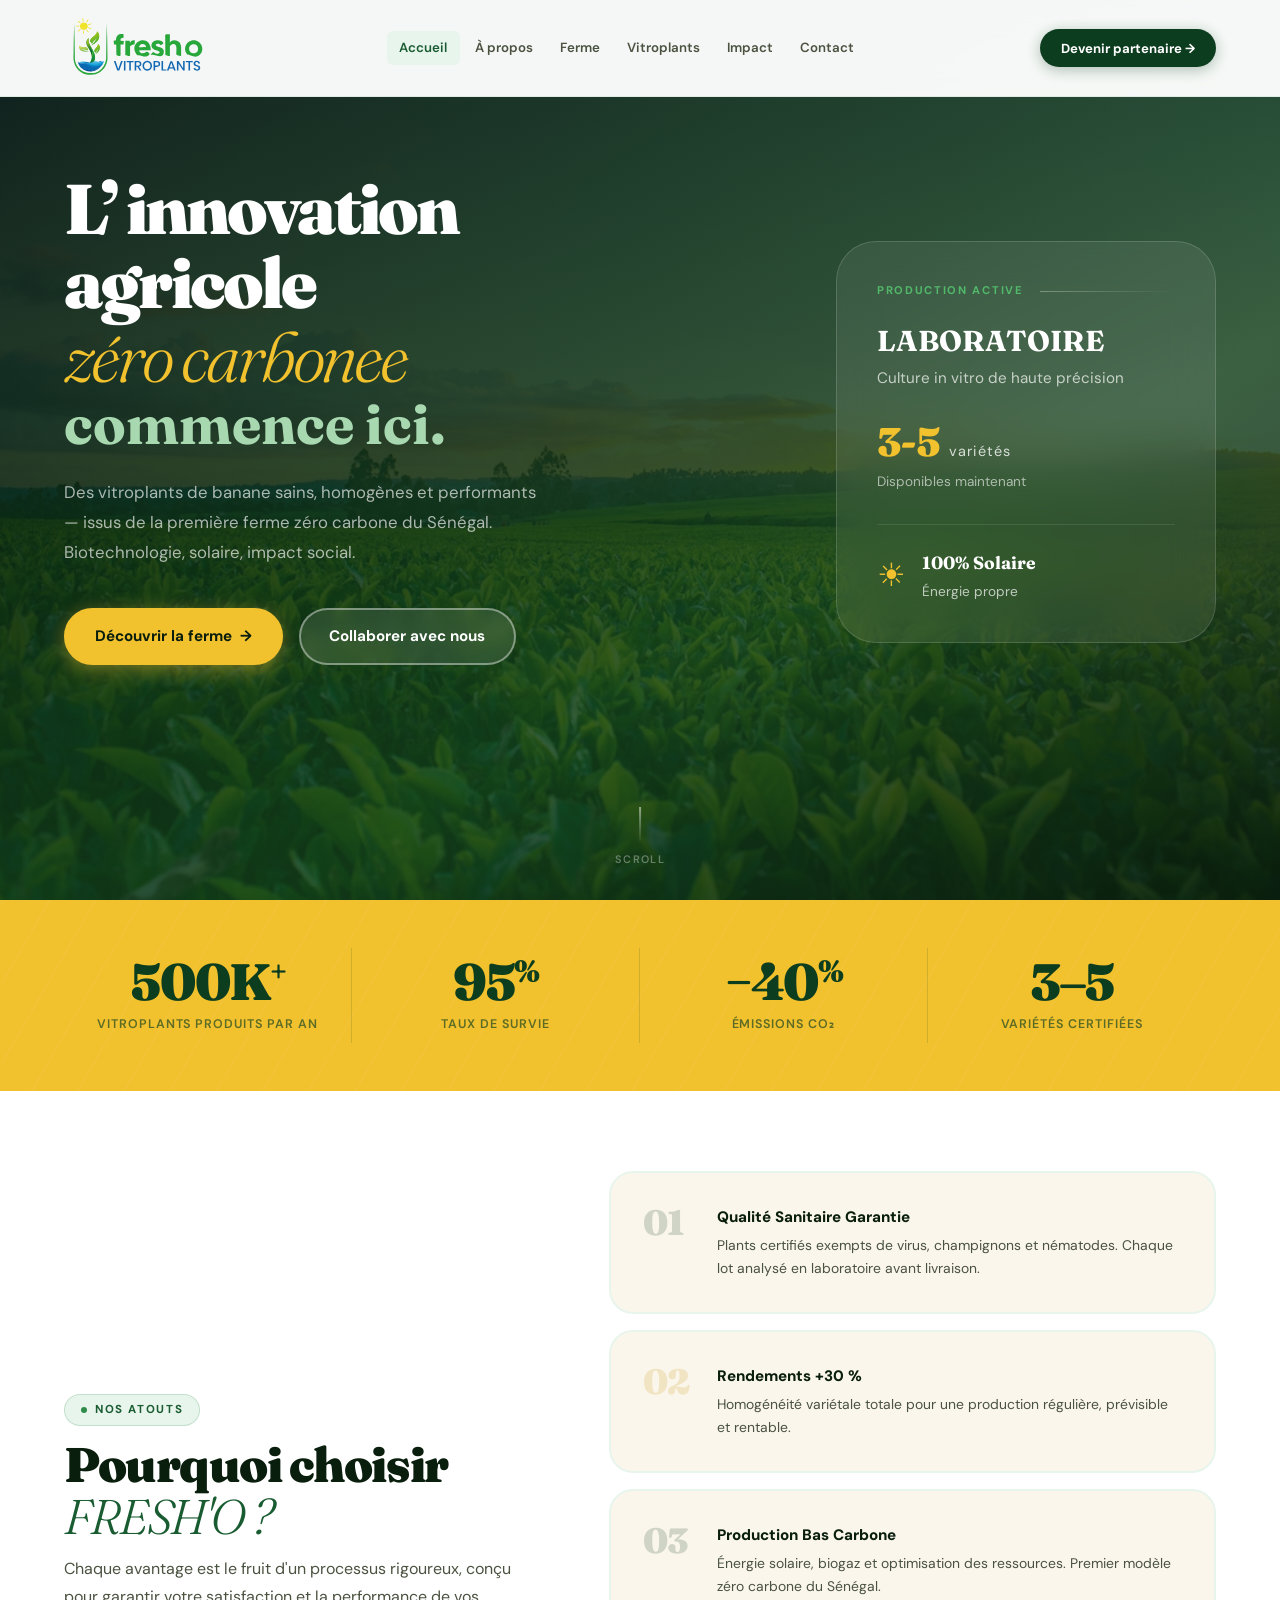
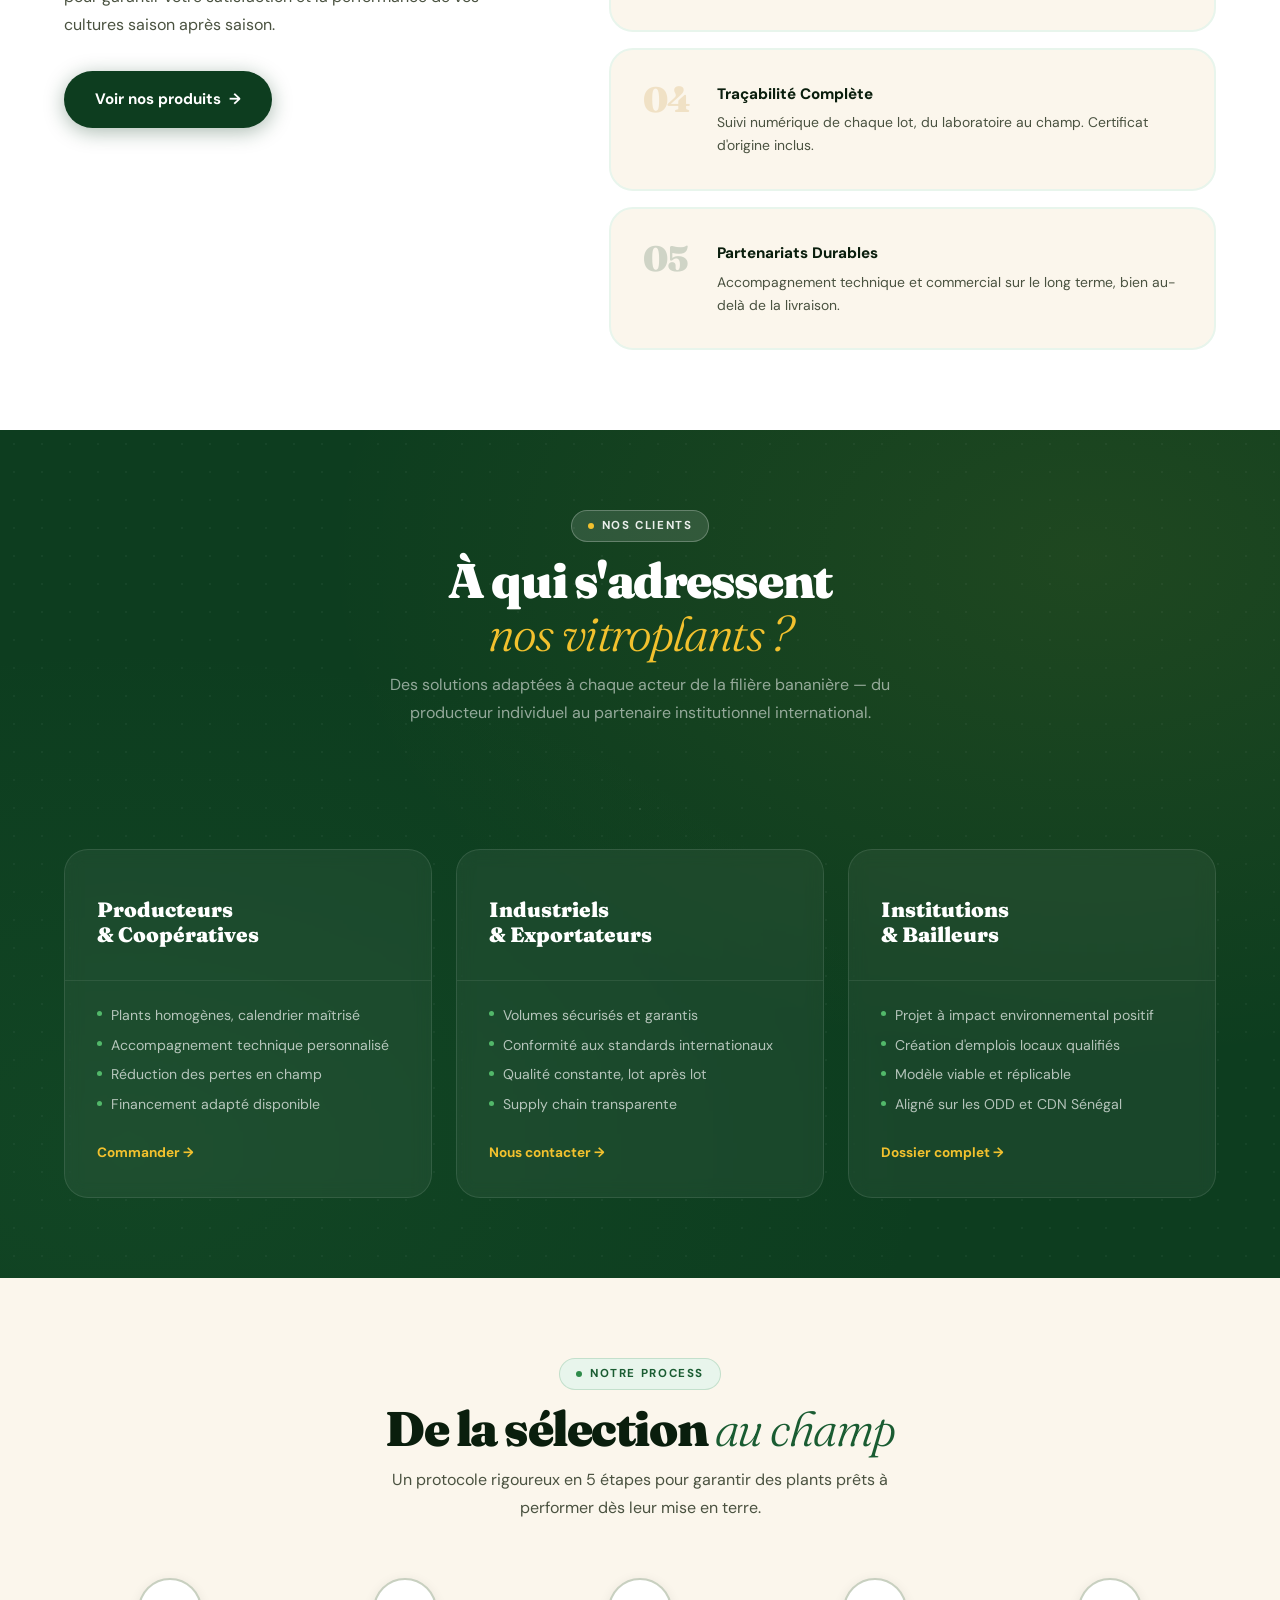
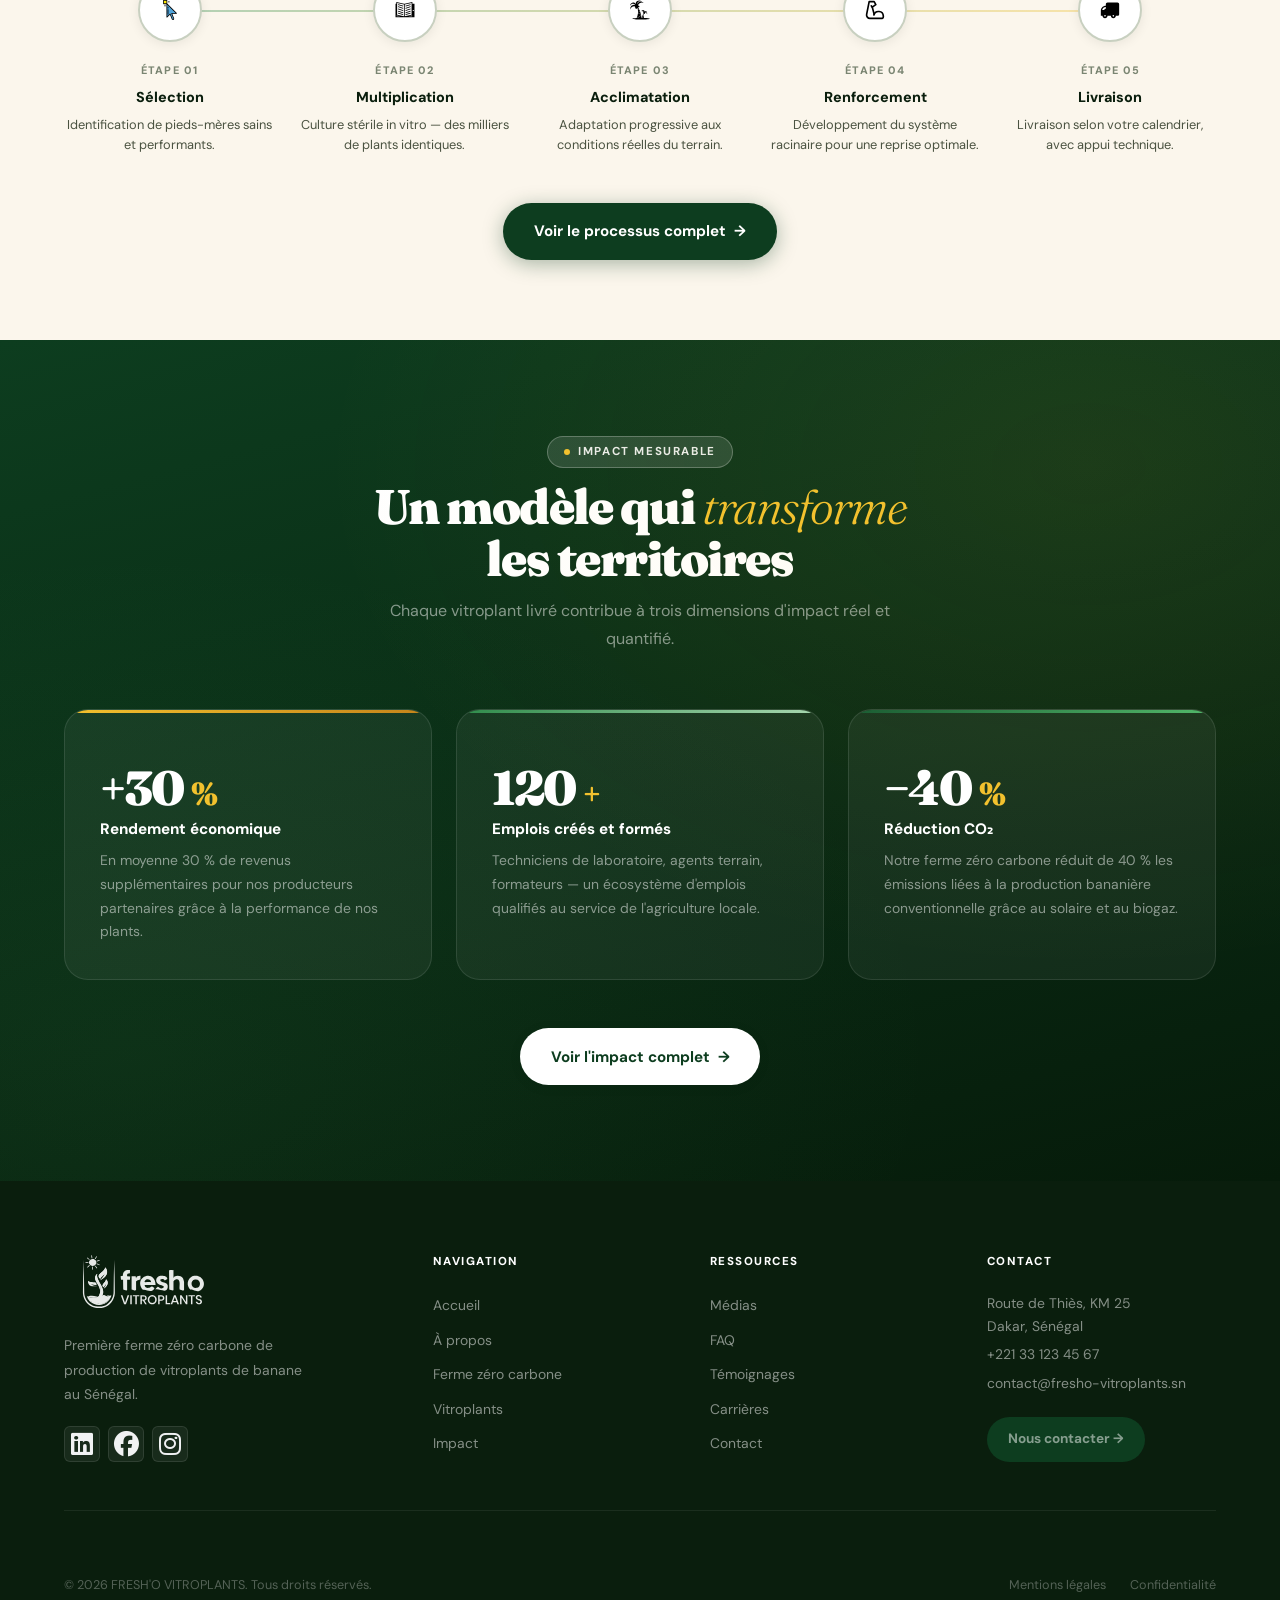
==== index.html @ add1f28a "Mes modifications" ====
<!doctype html>
<html lang="fr">
  <head>
    <meta charset="UTF-8" />
    <meta name="viewport" content="width=device-width, initial-scale=1.0" />
    <title>Fresh'O Vitroplants - Agriculture Durable au Sénégal</title>
    <meta
      name="description"
      content="Leader sénégalais en vitroplants zéro carbone. Solutions agricoles durables pour l'avenir de l'Afrique."
    />
    <link rel="preconnect" href="https://fonts.gstatic.com" crossorigin />
    <link
      href="https://fonts.googleapis.com/css2?family=DM+Sans:wght@400;500;600;700&family=Fraunces:ital,opsz,wght@0,9..144,300;0,9..144,700;0,9..144,900;1,9..144,300;1,9..144,700&display=swap"
      rel="stylesheet"
    />
    <link
      href="https://cdnjs.cloudflare.com/ajax/libs/font-awesome/6.4.0/css/all.min.css"
      rel="stylesheet"
    />
    <link rel="stylesheet" href="style.css" />
  </head>
  <body>
    <!-- NAVBAR -->
    <nav class="navbar">
      <div class="container navbar-inner">
        <a href="index.html" class="marque">
          <img
            src="images/Fresh'o_logo.svg"
            class="logo-header"
            onerror="this.style.display = 'none'"
          />
        </a>
        <ul class="nav-liens">
          <li><a href="index.html" class="nav-lien actif">Accueil</a></li>
          <li><a href="apropos.html" class="nav-lien">À propos</a></li>
          <li><a href="ferme-zero-carbone.html" class="nav-lien">Ferme</a></li>
          <li><a href="vitroplants.html" class="nav-lien">Vitroplants</a></li>
          <li>
            <a href="impact-partenariats.html" class="nav-lien">Impact</a>
          </li>
          <li>
            <a href="contact-partenaires.html" class="nav-lien">Contact</a>
          </li>
        </ul>
        <a href="contact-partenaires.html" class="btn-nav"
          >Devenir partenaire →</a
        >
      </div>
    </nav>

    <!-- HÉROS -->
    <header class="hero">
      <div class="hero-grille">
        <!-- COLONNE GAUCHE : contenu texte -->
        <div class="hero-contenu">
          <h1 class="hero-titre">
            <!-- Ferme zéro carbone de production de vitroplants de banane -->
            L’ innovation agricole<br />
            <em>zéro carbonee</em>
            <span class="ligne-verte">commence ici.</span>
          </h1>
          <p class="hero-sous-titre">
            Des vitroplants de banane sains, homogènes et performants — issus de
            la première ferme zéro carbone du Sénégal. Biotechnologie, solaire,
            impact social.
          </p>
          <div class="hero-actions">
            <a href="ferme-zero-carbone.html" class="btn btn-banane"
              >Découvrir la ferme <span class="fleche">→</span></a
            >
            <a href="contact-partenaires.html" class="btn btn-fantome"
              >Collaborer avec nous</a
            >
          </div>
        </div>
        <!-- FIN COLONNE GAUCHE -->
        <!-- COLONNE DROITE : overlay production -->
        <div class="hero-overlay">
          <div class="overlay-header">
            <div class="overlay-statut">PRODUCTION ACTIVE</div>
            <div class="overlay-ligne"></div>
          </div>
          <div class="overlay-titre">LABORATOIRE</div>
          <div class="overlay-desc">Culture in vitro de haute précision</div>
          <div class="overlay-chiffres">
            <div class="overlay-chiffre">
              <span class="chiffre-valeur">3-5</span>
              <span class="chiffre-label">variétés</span>
            </div>
            <div class="overlay-chiffre-texte">Disponibles maintenant</div>
          </div>
          <div class="overlay-energie">
            <div class="energie-icone">☀</div>
            <div class="energie-texte">
              <div class="energie-titre">100% Solaire</div>
              <div class="energie-desc">Énergie propre</div>
            </div>
          </div>
        </div>
        <!-- FIN COLONNE DROITE -->
      </div>

      <div class="scroll-indicateur">
        <div class="scroll-trait"></div>
        <span>Scroll</span>
      </div>
    </header>

    <!-- RUBAN CHIFFRES -->
    <section class="ruban-chiffres">
      <div class="container">
        <div class="ruban-grille">
          <div class="ruban-col">
            <div class="ruban-nombre">500K<sup>+</sup></div>
            <div class="ruban-label">Vitroplants produits par an</div>
          </div>
          <div class="ruban-col">
            <div class="ruban-nombre">95<sup>%</sup></div>
            <div class="ruban-label">Taux de survie</div>
          </div>
          <div class="ruban-col">
            <div class="ruban-nombre">−40<sup>%</sup></div>
            <div class="ruban-label">Émissions CO₂</div>
          </div>
          <div class="ruban-col">
            <div class="ruban-nombre">3–5</div>
            <div class="ruban-label">Variétés certifiées</div>
          </div>
        </div>
      </div>
    </section>

    <!-- POURQUOI FRESH'O -->
    <section class="section section-atouts">
      <div class="container">
        <div class="atouts-layout">
          <div class="atouts-gauche">
            <span class="etiquette">Nos Atouts</span>
            <h2 class="titre-section">
              Pourquoi choisir<br /><em>FRESH'O ?</em>
            </h2>
            <p class="desc-section">
              Chaque avantage est le fruit d'un processus rigoureux, conçu pour
              garantir votre satisfaction et la performance de vos cultures
              saison après saison.
            </p>
            <a href="vitroplants.html" class="btn btn-primaire"
              >Voir nos produits <span class="fleche">→</span></a
            >
          </div>
          <div class="liste-atouts">
            <div class="item-atout">
              <div class="atout-num">01</div>
              <div class="atout-corps">
                <h4>Qualité Sanitaire Garantie</h4>
                <p>
                  Plants certifiés exempts de virus, champignons et nématodes.
                  Chaque lot analysé en laboratoire avant livraison.
                </p>
              </div>
            </div>
            <div class="item-atout">
              <div class="atout-num">02</div>
              <div class="atout-corps">
                <h4>Rendements +30 %</h4>
                <p>
                  Homogénéité variétale totale pour une production régulière,
                  prévisible et rentable.
                </p>
              </div>
            </div>
            <div class="item-atout">
              <div class="atout-num">03</div>
              <div class="atout-corps">
                <h4>Production Bas Carbone</h4>
                <p>
                  Énergie solaire, biogaz et optimisation des ressources.
                  Premier modèle zéro carbone du Sénégal.
                </p>
              </div>
            </div>
            <div class="item-atout">
              <div class="atout-num">04</div>
              <div class="atout-corps">
                <h4>Traçabilité Complète</h4>
                <p>
                  Suivi numérique de chaque lot, du laboratoire au champ.
                  Certificat d'origine inclus.
                </p>
              </div>
            </div>
            <div class="item-atout">
              <div class="atout-num">05</div>
              <div class="atout-corps">
                <h4>Partenariats Durables</h4>
                <p>
                  Accompagnement technique et commercial sur le long terme, bien
                  au-delà de la livraison.
                </p>
              </div>
            </div>
          </div>
        </div>
      </div>
    </section>

    <!-- À QUI S'ADRESSENT NOS VITROPLANTS -->
    <section class="section section-cibles">
      <div class="cibles-fond"></div>
      <div class="cibles-motif"></div>
      <div class="container">
        <div class="entete-section centre">
          <span class="etiquette blanc">Nos Clients</span>
          <h2 class="titre-section">
            À qui s'adressent<br /><em>nos vitroplants ?</em>
          </h2>
          <p class="desc-section">
            Des solutions adaptées à chaque acteur de la filière bananière — du
            producteur individuel au partenaire institutionnel international.
          </p>
        </div>
        <div class="cibles-visuel">
          <div class="cibles-image">
            <picture>
              <source srcset="images/img12.avif" type="image/avif" />
            </picture>
          </div>
        </div>
        <div class="grille-cibles">
          <div class="carte-cible">
            <div class="cible-entete">
              <span class="cible-emoji"></span>
              <h3 class="cible-nom">Producteurs<br />& Coopératives</h3>
            </div>
            <div class="cible-corps">
              <ul class="liste-cible">
                <li>Plants homogènes, calendrier maîtrisé</li>
                <li>Accompagnement technique personnalisé</li>
                <li>Réduction des pertes en champ</li>
                <li>Financement adapté disponible</li>
              </ul>
              <a href="contact-partenaires.html" class="cta-cible"
                >Commander →</a
              >
            </div>
          </div>
          <div class="carte-cible vedette">
            <div class="cible-entete">
              <span class="cible-emoji"></span>
              <h3 class="cible-nom">Industriels<br />& Exportateurs</h3>
            </div>
            <div class="cible-corps">
              <ul class="liste-cible">
                <li>Volumes sécurisés et garantis</li>
                <li>Conformité aux standards internationaux</li>
                <li>Qualité constante, lot après lot</li>
                <li>Supply chain transparente</li>
              </ul>
              <a href="contact-partenaires.html" class="cta-cible"
                >Nous contacter →</a
              >
            </div>
          </div>
          <div class="carte-cible">
            <div class="cible-entete">
              <span class="cible-emoji"></span>
              <h3 class="cible-nom">Institutions<br />& Bailleurs</h3>
            </div>
            <div class="cible-corps">
              <ul class="liste-cible">
                <li>Projet à impact environnemental positif</li>
                <li>Création d'emplois locaux qualifiés</li>
                <li>Modèle viable et réplicable</li>
                <li>Aligné sur les ODD et CDN Sénégal</li>
              </ul>
              <a href="contact-partenaires.html" class="cta-cible"
                >Dossier complet →</a
              >
            </div>
          </div>
        </div>
      </div>
    </section>

    <!-- PROCESSUS -->
    <section class="section section-processus">
      <div class="container">
        <div class="entete-section centre">
          <span class="etiquette">Notre Process</span>
          <h2 class="titre-section">De la sélection <em>au champ</em></h2>
          <p class="desc-section">
            Un protocole rigoureux en 5 étapes pour garantir des plants prêts à
            performer dès leur mise en terre.
          </p>
        </div>
        <div class="grille-processus">
          <div class="etape-item">
            <div class="etape-bulle">
              <svg
                version="1.1"
                id="Layer_1"
                xmlns="http://www.w3.org/2000/svg"
                xmlns:xlink="http://www.w3.org/1999/xlink"
                viewBox="0 0 512 512"
                xml:space="preserve"
                width="20px"
                height="64px"
                fill="#000000"
              >
                <g id="SVGRepo_bgCarrier" stroke-width="0"></g>
                <g
                  id="SVGRepo_tracerCarrier"
                  stroke-linecap="round"
                  stroke-linejoin="round"
                ></g>
                <g id="SVGRepo_iconCarrier">
                  <g>
                    <path
                      style="fill: #50a5dc"
                      d="M298.882,342.581l123.333,0.023L175.737,96.127l0.544,342.962l82.69-80.275l52.62,129.735 c3.396,8.373,11.459,13.452,19.971,13.452c2.696,0,5.437-0.51,8.09-1.585c11.025-4.472,16.338-17.035,11.866-28.06L298.882,342.581 z"
                    ></path>
                    <path
                      d="M205.757,218.32c-5.523,0-10-4.477-10-10v-26.398c0-5.523,4.477-10,10-10s10,4.477,10,10v26.398 C215.757,213.843,211.28,218.32,205.757,218.32z"
                    ></path>
                    <path
                      d="M128,168.398c-5.523,0-10-4.477-10-10V132c0-5.523,4.477-10,10-10s10,4.477,10,10v26.398 C138,163.921,133.523,168.398,128,168.398z"
                    ></path>
                    <path
                      d="M239.398,60H213c-5.523,0-10-4.477-10-10s4.477-10,10-10h26.398c5.523,0,10,4.477,10,10S244.921,60,239.398,60z"
                    ></path>
                    <path
                      d="M205.757,371.759c-5.523,0-10-4.477-10-10V249.567c0-5.523,4.477-10,10-10s10,4.477,10,10v112.192 C215.757,367.282,211.28,371.759,205.757,371.759z"
                    ></path>
                    <rect
                      x="89.786"
                      y="10"
                      style="fill: #fce600"
                      width="86.127"
                      height="86.127"
                    ></rect>
                    <path
                      d="M429.286,335.533L185.913,92.16V10c0-5.523-4.477-10-10-10H89.786c-5.523,0-10,4.477-10,10v86.127c0,5.523,4.477,10,10,10 h75.967l0.528,332.978c0.006,4.015,2.413,7.637,6.112,9.198c3.698,1.561,7.973,0.758,10.853-2.038l72.038-69.935l47.04,115.977 C307.176,504.27,318.652,512,331.561,512c4.069,0,8.055-0.78,11.848-2.318c7.808-3.167,13.915-9.185,17.197-16.945 c3.282-7.76,3.345-16.333,0.178-24.141L313.73,352.584l108.482,0.02c0.001,0,0.001,0,0.001,0c4.044,0,7.691-2.436,9.239-6.172 C433.001,342.695,432.145,338.394,429.286,335.533z M99.786,20h66.127v66.127H99.786V20z M298.884,332.582 c-0.001,0-0.001,0-0.002,0c-3.326,0-6.435,1.654-8.293,4.413c-1.859,2.759-2.224,6.262-0.973,9.346l52.635,129.772 c1.159,2.857,1.136,5.995-0.065,8.834c-1.201,2.839-3.436,5.042-6.293,6.201c-1.394,0.565-2.851,0.852-4.331,0.852 c-4.726,0-8.927-2.83-10.704-7.21l-52.62-129.734c-1.25-3.083-3.952-5.342-7.207-6.027c-0.685-0.144-1.374-0.214-2.06-0.214 c-2.574,0-5.081,0.995-6.965,2.825l-65.762,63.842l-0.468-295.172L398.068,332.6L298.884,332.582z"
                    ></path>
                  </g>
                </g>
              </svg>
            </div>
            <div class="etape-num">Étape 01</div>
            <div class="etape-titre">Sélection</div>
            <p class="etape-desc">
              Identification de pieds-mères sains et performants.
            </p>
          </div>
          <div class="etape-item">
            <div class="etape-bulle">
              <svg
                width="64px"
                height="20px"
                viewBox="0 0 1024 1024"
                fill="#000000"
                class="icon"
                version="1.1"
                xmlns="http://www.w3.org/2000/svg"
              >
                <g id="SVGRepo_bgCarrier" stroke-width="0"></g>
                <g
                  id="SVGRepo_tracerCarrier"
                  stroke-linecap="round"
                  stroke-linejoin="round"
                ></g>
                <g id="SVGRepo_iconCarrier">
                  <path
                    d="M890.378 185.931v-87.011l-394.703 87.011h-33.281l-394.703-87.011v87.011h-41.486v695.564h431.986v0.957l4.205-0.957h33.281l4.205 0.957v-0.957h497.918v-695.564h-107.421zM109.383 185.931v-35.199l348.804 76.934v603.011l-348.804-76.973v-567.774zM848.722 150.654v602.969l-348.844 76.934v-602.969l348.844-76.934zM961.559 558.27h-48.986v-49.111h48.986v49.111zM88.513 831.553v-39.819l180.482 39.819h-180.482zM876.463 790.151v41.319h-187.354l187.354-41.319zM411.698 339.134l-258.582-86.096 5.747-17.164 7.497-22.368 258.582 86.096-13.247 39.529zM411.698 450.802l-258.582-86.096 13.164-39.529 258.582 86.096-13.164 39.529zM411.698 562.518l-258.582-86.096 13.164-39.529 258.582 86.096-13.164 39.529zM411.698 674.106l-258.582-86.055 13.164-39.529 258.582 86.055-13.164 39.529zM411.698 772.951l-258.582-86.055 13.164-39.529 258.582 86.055-13.164 39.529zM546.405 339.134l-13.164-39.529 258.54-86.096 7.497 22.368 5.79 17.164-258.666 86.096zM546.405 450.802l-13.164-39.529 258.54-86.096 13.164 39.529-258.54 86.096zM546.405 562.518l-13.164-39.529 258.54-86.096 13.164 39.529-258.54 86.096zM546.405 674.106l-13.164-39.529 258.54-86.055 13.164 39.529-258.54 86.055zM546.405 772.951l-13.164-39.529 258.54-86.055 13.164 39.529-258.54 86.055z"
                  ></path>
                </g>
              </svg>
            </div>
            <div class="etape-num">Étape 02</div>
            <div class="etape-titre">Multiplication</div>
            <p class="etape-desc">
              Culture stérile in vitro — des milliers de plants identiques.
            </p>
          </div>
          <div class="etape-item">
            <div class="etape-bulle">
              <svg
                width="20px"
                height="64px"
                viewBox="0 0 1024 1024"
                fill="#000000"
                class="icon"
                version="1.1"
                xmlns="http://www.w3.org/2000/svg"
              >
                <g id="SVGRepo_bgCarrier" stroke-width="0"></g>
                <g
                  id="SVGRepo_tracerCarrier"
                  stroke-linecap="round"
                  stroke-linejoin="round"
                ></g>
                <g id="SVGRepo_iconCarrier">
                  <path
                    d="M556.19584 720.05632l-150.50752-29.55264c2.17088-16.71168 3.76832-32.84992 4.64896-48.31232l103.17824-69.28384a1307.648 1307.648 0 0 1 42.68032 147.1488z m-123.57632-314.38848l-50.8928 34.16064c4.64896 11.71456 9.05216 24.064 12.82048 37.45792l86.87616 17.05984c-13.90592-29.81888-29.42976-58.44992-46.87872-84.80768a82.7392 82.7392 0 0 1-1.92512-3.87072z m76.02176 153.82528a917.0944 917.0944 0 0 0-20.21376-49.68448l-90.19392-17.7152c9.23648 37.74464 14.4384 81.73568 12.9024 132.85376l97.50528-65.45408zM248.99584 324.77184a42.27072 42.27072 0 0 0-2.7648 14.72512c0 16.56832 9.46176 30.78144 23.22432 38.01088-1.45408 4.9152-2.47808 10.01472-2.47808 15.36a54.8864 54.8864 0 0 0 54.86592 54.8864 54.72256 54.72256 0 0 0 49.52064-31.62112c1.67936 3.4816 3.39968 6.94272 5.0176 10.6496l50.46272-33.93536a212.74624 212.74624 0 0 0-2.3552-5.18144 178.50368 178.50368 0 0 1-8.23296-19.90656c6.28736 3.584 13.45536 5.81632 21.21728 5.81632a43.008 43.008 0 1 0-30.57664-73.216c4.64896-62.83264 46.36672-119.25504 111.3088-150.9376a189.48096 189.48096 0 0 1 181.06368 8.13056c-52.87936-73.80992-152.71936-101.13024-237.1584-59.92448a188.928 188.928 0 0 0-98.28352 115.65056c-0.2048-36.51584 9.78944-68.38272 37.888-98.03776a189.39904 189.39904 0 0 1 191.32416-51.4048C523.10016 5.81632 419.59424 4.77184 348.38528 66.02752a188.88704 188.88704 0 0 0-65.67936 133.95968c-33.62816-50.36032-96.01024-77.18912-158.33088-62.27968-71.63904 17.1008-118.55872 83.37408-113.80736 154.46016a148.5824 148.5824 0 0 1 105.6768-95.15008 148.74624 148.74624 0 0 1 157.40928 60.928 188.96896 188.96896 0 0 0-153.27232 6.32832c-84.21376 41.59488-123.71968 137.216-97.66912 224.256a189.17376 189.17376 0 0 1 226.28352-163.75808z m378.59328 517.50912l69.79584-13.7216c-1.024-7.76192-1.76128-15.23712-2.17088-22.40512l-47.86176-32.13312a609.8944 609.8944 0 0 0-19.7632 68.25984z m80.95744-130.048l-23.63392-15.85152c-0.43008 0.88064-0.73728 1.536-0.90112 1.78176a304.90624 304.90624 0 0 0-21.77024 39.36256l40.28416-7.94624c1.78176-6.16448 3.7888-11.8784 6.02112-17.34656z m-49.5616 32.52224c-3.33824 7.55712-6.43072 15.29856-9.35936 23.08096l45.21984 30.33088c-0.7168-23.71584 1.65888-44.09344 6.00064-61.66528l-41.86112 8.25344z m-48.51712-206.88896a88.04352 88.04352 0 0 1 88.7808 23.87968c13.0048 13.74208 17.65376 28.48768 17.55136 45.42464a87.77728 87.77728 0 0 0-45.60896-53.6576 88.08448 88.08448 0 0 0-110.08 27.81184 88.02304 88.02304 0 0 1 84.04992-3.76832c30.14656 14.68416 49.52064 40.87808 51.63008 70.02112a19.98848 19.98848 0 1 0-14.19264 33.97632c3.584 0 6.90176-1.024 9.80992-2.6624-1.06496 3.072-2.29376 6.16448-3.80928 9.23648a31.86688 31.86688 0 0 1-1.10592 2.41664l23.4496 15.70816c0.73728-1.65888 1.536-3.29728 2.31424-4.9152a25.37472 25.37472 0 0 0 48.41472-10.77248c0-2.4576-0.45056-4.87424-1.1264-7.14752a19.84512 19.84512 0 0 0 10.79296-17.6128 19.43552 19.43552 0 0 0-1.29024-6.84032 87.73632 87.73632 0 0 1 56.58624 7.24992 88.02304 88.02304 0 0 1 48.41472 68.7104 87.9616 87.9616 0 0 0-45.32224-104.01792 87.63392 87.63392 0 0 0-71.12704-2.92864 69.12 69.12 0 0 1 73.0112-28.32384 69.0176 69.0176 0 0 1 49.00864 44.15488 68.99712 68.99712 0 0 0-126.27968-42.76224 87.49056 87.49056 0 0 0-30.43328-62.1568 87.79776 87.79776 0 0 0-113.43872-1.024z m109.34272 379.74016c-10.89536-30.53568-17.92-58.12224-21.6064-82.65728l-72.17152 14.21312c-1.6384 7.35232-3.09248 14.39744-4.42368 21.25824l68.77184 46.20288-11.96032-0.32768-58.10176-39.05536c-2.60096 14.336-4.52608 27.09504-5.98016 37.888-8.25344-0.12288-16.65024-0.12288-24.9856-0.16384a1742.5408 1742.5408 0 0 0-17.59232-119.48032l-183.17312 123.02336c-9.07264 0.4096-17.89952 0.83968-26.66496 1.29024l207.0528-139.01824a1662.8736 1662.8736 0 0 0-9.4208-45.91616l-155.66848-30.57664c-9.46176 63.11936-28.7744 135.12704-60.88704 216.53504-134.22592 7.68-224.82944 22.03648-224.82944 38.5024 0 24.55552 200.4992 44.48256 447.7952 44.48256 247.31648 0 447.77472-19.92704 447.77472-44.48256 0.02048-19.21024-122.53184-35.5328-293.92896-41.71776z"
                  ></path>
                </g>
              </svg>
            </div>
            <div class="etape-num">Étape 03</div>
            <div class="etape-titre">Acclimatation</div>
            <p class="etape-desc">
              Adaptation progressive aux conditions réelles du terrain.
            </p>
          </div>
          <div class="etape-item">
            <div class="etape-bulle">
              <svg
                width="20px"
                height="64px"
                viewBox="0 0 48 48"
                fill="none"
                xmlns="http://www.w3.org/2000/svg"
              >
                <g id="SVGRepo_bgCarrier" stroke-width="0"></g>
                <g
                  id="SVGRepo_tracerCarrier"
                  stroke-linecap="round"
                  stroke-linejoin="round"
                ></g>
                <g id="SVGRepo_iconCarrier">
                  <path
                    d="M21.37 36C22.82 30.75 27.89 27 33.73 27.62C39.29 28.21 43.71 32.9 43.99 38.48C44.06 39.95 43.86 41.36 43.43 42.67C43.17 43.47 42.39 44 41.54 44H11.7584C6.71004 44 2.92371 39.3814 3.91377 34.4311L9.99994 4H21.9999L25.9999 11L17.43 17.13L14.9999 14"
                    stroke="#000000"
                    stroke-width="4"
                    stroke-miterlimit="2"
                    stroke-linecap="round"
                    stroke-linejoin="round"
                  ></path>
                  <path
                    d="M17.4399 17.13L22 34"
                    stroke="#000000"
                    stroke-width="4"
                    stroke-miterlimit="2"
                    stroke-linecap="round"
                    stroke-linejoin="round"
                  ></path>
                </g>
              </svg>
            </div>
            <div class="etape-num">Étape 04</div>
            <div class="etape-titre">Renforcement</div>
            <p class="etape-desc">
              Développement du système racinaire pour une reprise optimale.
            </p>
          </div>
          <div class="etape-item">
            <div class="etape-bulle">
              <svg
                width="20px"
                height="64px"
                viewBox="0 0 48 48"
                xmlns="http://www.w3.org/2000/svg"
                fill="#000000"
              >
                <g id="SVGRepo_bgCarrier" stroke-width="0"></g>
                <g
                  id="SVGRepo_tracerCarrier"
                  stroke-linecap="round"
                  stroke-linejoin="round"
                ></g>
                <g id="SVGRepo_iconCarrier">
                  <path d="M0 0h48v48H0z" fill="none"></path>
                  <g id="Shopicon">
                    <path
                      d="M42,6H18c-2.2,0-4,1.8-4,4v4C7.4,14,2,19.4,2,26v12h4c0,3.314,2.686,6,6,6s6-2.686,6-6h8c0,3.314,2.686,6,6,6s6-2.686,6-6 h4c2.2,0,4-1.8,4-4V10C46,7.8,44.2,6,42,6z M34,38c0,1.103-0.897,2-2,2s-2-0.897-2-2s0.897-2,2-2S34,36.897,34,38z M12,40 c-1.103,0-2-0.897-2-2s0.897-2,2-2c1.103,0,2,0.897,2,2S13.103,40,12,40z M14,17v4c-1.862,0-3.412,1.278-3.859,3h-4.91 C6.145,19.998,9.726,17,14,17z"
                    ></path>
                  </g>
                </g>
              </svg>
            </div>
            <div class="etape-num">Étape 05</div>
            <div class="etape-titre">Livraison</div>
            <p class="etape-desc">
              Livraison selon votre calendrier, avec appui technique.
            </p>
          </div>
        </div>
        <div style="text-align: center; margin-top: 3rem">
          <a href="vitroplants.html" class="btn btn-primaire"
            >Voir le processus complet <span class="fleche">→</span></a
          >
        </div>
      </div>
    </section>

    <!-- IMPACT -->
    <section class="section section-impact">
      <div class="impact-fond"></div>
      <div class="container">
        <div class="entete-section centre">
          <span class="etiquette blanc">Impact Mesurable</span>
          <h2 class="titre-section">
            Un modèle qui <em>transforme</em><br />les territoires
          </h2>
          <p class="desc-section">
            Chaque vitroplant livré contribue à trois dimensions d'impact réel
            et quantifié.
          </p>
        </div>
        <div class="grille-impact">
          <div class="carte-impact impact-eco">
            <div class="impact-emoji">

            </div>
            <div class="impact-nombre">+30 <span> %</span></div>
            <div class="impact-titre">Rendement économique</div>
            <p class="impact-desc">
              En moyenne 30 % de revenus supplémentaires pour nos producteurs
              partenaires grâce à la performance de nos plants.
            </p>
          </div>
          <div class="carte-impact impact-social">
            <div class="impact-emoji">
                <g id="SVGRepo_bgCarrier" stroke-width="0"></g>
                <g
                  id="SVGRepo_tracerCarrier"
                  stroke-linecap="round"
                  stroke-linejoin="round"
                ></g>
                <g id="SVGRepo_iconCarrier">
                  <g>
                    <g>
                      <g>
                        <path
                          d="M314.773,348.629l-58.795-14.677l-2.347-9.451c40.256-7.189,61.12-19.328,62.08-19.904 c3.008-1.771,4.885-4.971,5.12-8.448c0.256-3.499-1.301-6.933-4.011-9.131c-0.277-0.213-27.413-23.104-27.413-101.952 c0-69.845-16.853-105.28-50.091-105.28h-3.541C224.491,69.077,215.147,64,192,64c-30.528,0-97.387,30.485-97.387,121.045 c0,78.869-27.136,101.739-27.264,101.845c-2.837,2.133-4.437,5.525-4.245,9.067c0.171,3.563,2.112,6.763,5.141,8.597 c0.939,0.555,21.632,12.779,62.144,19.989l-2.347,9.387l-58.795,14.699C28.459,358.805,0,395.285,0,437.333 C0,443.221,4.779,448,10.667,448h362.667c5.888,0,10.667-4.821,10.667-10.709C384,395.285,355.541,358.805,314.773,348.629z"
                        ></path>
                        <path
                          d="M442.773,348.629l-58.795-14.677l-4.331-17.429c15.552-15.915,26.304-37.248,29.888-59.264 c9.195-3.264,16.128-11.499,17.365-21.632l3.947-31.531c0.939-7.467-1.365-14.976-6.315-20.629 c-2.411-2.773-5.376-4.992-8.64-6.528l1.301-26.667l5.184-5.205c9.557-10.197,17.536-27.563,1.173-52.565 c-12.373-18.901-33.259-28.48-62.059-28.48c-11.499,0-38.421,0-63.211,17.6c-4.245,3.029-5.696,8.725-3.371,13.397 c10.496,21.333,15.829,51.627,15.829,90.048c0,52.459,12.608,75.733,18.048,83.307c0.875,1.237,2.027,2.261,3.328,3.029 c8.576,4.971,12.736,12.928,13.035,25.045c0.235,8.853-5.269,15.829-9.92,20.117c-2.645,2.453-3.883,6.059-3.285,9.6 c0.576,3.563,2.944,6.571,6.229,8c40.789,17.963,67.157,58.453,67.157,103.168c0,5.888,4.779,10.667,10.667,10.667h85.333 c5.888,0,10.667-4.821,10.667-10.709C512,395.285,483.541,358.805,442.773,348.629z"
                        ></path>
                      </g>
                    </g>
                  </g>
                </g>
              </svg>
            </div>
            <div class="impact-nombre">120 <span> +</span></div>
            <div class="impact-titre">Emplois créés et formés</div>
            <p class="impact-desc">
              Techniciens de laboratoire, agents terrain, formateurs — un
              écosystème d'emplois qualifiés au service de l'agriculture locale.
            </p>
          </div>
          <div class="carte-impact impact-env">
            <div class="impact-emoji">
                <g id="SVGRepo_bgCarrier" stroke-width="0"></g>
                <g
                  id="SVGRepo_tracerCarrier"
                  stroke-linecap="round"
                  stroke-linejoin="round"
                ></g>
                <g id="SVGRepo_iconCarrier">
                  <radialGradient
                    id="IconifyId17ecdb2904d178eab8943"
                    cx="43.972"
                    cy="29.066"
                    r="90.951"
                    gradientTransform="matrix(.6257 .78 -.5815 .4665 33.359 -18.792)"
                    gradientUnits="userSpaceOnUse"
                  >
                    <stop offset=".506" stop-color="#17a1f3"></stop>
                    <stop offset=".767" stop-color="#1b7ffa"></stop>
                    <stop offset=".962" stop-color="#1366f0"></stop>
                    <stop offset="1" stop-color="#1160ee"></stop>
                  </radialGradient>
                  <path
                    d="M3.14 64.68c.68 24.4 16.99 59.55 61.45 59.1c43.32-.44 60.76-36.3 59.4-62.06c-1.37-25.76-21.66-57.46-61.79-57.23c-40.14.22-59.8 33.96-59.06 60.19z"
                    fill="url(#IconifyId17ecdb2904d178eab8943)"
                  ></path>
                  <path
                    d="M63.03 4.48s-.45 1.27 2.17 2.07s4.01.85 5.88 1.71c1.87.85 2.99 2.19 5.66 3.58c2.67 1.39 3.58 1.71 4.06.75c.22-.43-.69-2.35-.69-2.35s.43-1.82-.21-2.46c-.54-.54-3.52-1.75-4.59-2.18c-1-.4-4.59-.84-6.31-.95c-4.22-.26-5.97-.17-5.97-.17z"
                    fill="#ffffff"
                  ></path>
                  <path
                    d="M49.06 49.8c.09.23.65 1.37 1.77 1.68c1.12.31 4.08.37 4.79.65c.72.28 2.46 1.18 2.93 1.46s2.3 1.82 2.74 1.96c1.03.34 1.62-.28 2.09-.12c.47.16.75 1.06 1.68 1.12c.56.04 1.28-.87 1.81-.97s3.24.12 3.3-.75c.06-.87-1.84-2.68-2.96-2.68c-.94 0-1.09.81-1.81.84c-.72.03-1.18-.75-2.02-.72c-.84.03-1.28.75-1.74.53c-.47-.22-5.48-3.67-6.79-4.05c-1.31-.37-4.73.09-5.2.22c-.46.15-.74.43-.59.83z"
                    fill="#7add8a"
                  ></path>
                  <path
                    d="M27.19 21.25c.75-1.82 1.93-4.57 3.53-6.34c1.61-1.77 4.36-4.23 4.36-4.23s4.9-2.57 12.29-4.49s14.54-1.7 14.54-1.7s-.62.58-.57.9c.05.32.05.86 1.34 1.34c1.28.48 3.85.8 4.55 1.61c.7.8.91 1.87.11 2.41s-2.25.37-3.64-.05c-1.39-.43-1.34-.48-1.5-.96c-.16-.48 1.39-.7 1.18-1.18c-.21-.48-.91-.27-1.71-.7c-.8-.43-1.38-.53-1.88-.32s-.99 1.27-1.21 1.8c-.22.53-.34.71-.56.87s-1.58.09-1.95.12c-.37.03-1.83.71-2.69 1.11c-.87.4-2.69.84-3.1 1.18c-.4.34-.77.9-.09 1.33s2.2.87 3.1 1.18c.9.31 2.48.34 2.69.62c.22.28.03 1.58.19 1.77c.15.19.74.96 1.11.9c.37-.06.9-1.49 1.11-1.92c.22-.43 1.7-.93 1.58-1.61c-.12-.68-.81-.81-.84-1.21c-.03-.4.46-1.24.43-1.46c-.03-.22.03-1.46.68-1.58c.65-.12 1.55.37 2.29.62s1.49-.03 2.63.74c1.15.77.9 1.36 1.46 1.39c.56.03.59-.9 1.33-1.02c.74-.12 2.14 1.27 3.9 2.32s4.15 2.51 4.86 3.53s.46 1.27 1.02 1.64s2.42 1.39 2.51 1.83c.09.43-.03 1.02-1.86.9s-2.6-.59-3.04-1.05c-.43-.46-.46-.9-.34-1.18c.12-.28.62-.31.62-.31s.28-1.15-.46-1.49c-.74-.34-1.46-.56-3.75-.19c-2.29.37-3.84.9-4.15 1.39c-.31.5-.03 1.11.37 1.11s1.86-.84 2.38-.68c.53.15 0 1.86.4 2.11c.4.25 1.61.12 2.26.15c.65.03 1.33-.06 1.67.46s-.59 1.02-1.46 1.39s-2.14 1.21-2.51 1.52c-.37.31-.99.59-1.24.06s.03-1.52.03-1.52s-2.11.84-2.45 1.24c-.34.4.19 1.64-.5 2.29c-.68.65-1.89.15-2.51.43c-.62.28-1.7 1.33-2.42 2.2c-.71.87-1.08 1.33-1.08 1.95c0 .62.68 1.24-.43 2.17c-1.11.93-1.7.71-2.69 1.18c-.99.46-2.48 1.33-3.07 2.63c-.59 1.3.15 3.9.28 4.8c.12.9.56 2.91-.46 2.94s-1.15-.62-1.89-2.63s-1.02-2.91-1.58-3.19c-.56-.28-1.27-.03-2.51.12c-1.24.15-6.23.37-7.25.37s-2.32-.31-3.47 1.18c-1.15 1.49-1.05 2.32-1.08 3.44s-.4 1.46-.93 2.42s-.68 3.62-.5 4.06c.19.43 1.77 2.17 2.04 2.17c.28 0 2.85.12 3.28-.03c.43-.15.93-.77 1.18-1.39c.25-.62.15-1.15.84-1.83s1.61-.59 2.2-.62s1.05-.15 1.58-.22c.53-.06 1.33.74 1.3 1.02s-1.18 1.46-1.49 2.11l-.31.65s-.22.99-.5 1.42c-.28.43-.5.87-.74 1.18c-.25.31-.09.9.43 1.02c.53.12.43-.28.62-.37c.19-.09 3.16-.03 3.78.03s1.55.96 1.64 1.27s.12 2.14-.22 3.07c-.34.93-.9 1.42-.96 1.77c-.06.34.09.87.09.87s.46.87 1.15 1.52c.68.65 1.42 1.05 1.42 1.05s1.58 0 2.42-.03c.84-.03 1.42-.15 1.98.25s1.55 1.58 1.77 1.55c.22-.03.53-1.24 2.26-2.63c1.73-1.39 2.42-1.55 3.44-1.7c1.02-.15 1.21.31 1.21.31s.46.4 1.27.06s.71-.84 1.95-.77s2.01.74 2.85.96s2.42.34 4.09.43c1.67.09 2.69-.15 3.31-.06c.62.09 1.15.81 1.49 1.11c.34.31.34.81.34.81s.65.15 1.27.59c.62.43 1.21 1.52 1.98 1.83c.77.31 2.17.15 3.81.25c1.64.09 2.11.28 2.94 1.08s1.33 1.86 1.64 2.76c.31.9.77 2.97.77 2.97s1.21-.37 3.1.4c1.89.77 2.04 1.55 2.04 1.55s2.94-.09 3.75-.06s2.91 1.46 3.13 1.95c.22.5-.22 4.31-.15 4.89c.06.59-2.17 3.78-2.73 4.31c-.56.53-.93 1.15-1.8 3.62s-1.49 4.12-1.95 4.58c-.46.46-1.92 2.2-3.44 2.94c-1.52.74-2.42.62-3.44 1.11c-1.02.5-1.8 2.11-2.29 3.22c-.5 1.11-.19 2.48-.46 2.91c-.28.43-3.84 3.93-4.52 4.15c-.68.22-3.87-.34-4.4.09s.65 1.67.53 2.08c-.12.4-1.15 1.49-2.04 2.17c-.9.68-1.67 1.67-2.29 1.77c-.62.09-1.39-.34-2.01.37s.06 1.86-.22 2.35c-.28.5-.92.95-1.29 1.63c-.37.68-.64.92-.64.92s-2.82.25-4.5.34c-1.67.09-5.06.05-5.06.05s.76-1.49.86-2.98s-.37-2.29-.06-3.16c.31-.87 1.3-1.89 1.3-1.89s.71-3.41.65-5.73c-.06-2.32-.34-3.69-.37-4.12c-.03-.43.22-8.11.09-8.58c-.12-.46-1.77-1.33-2.57-2.04c-.81-.71-3-1.67-3.59-2.57c-.59-.9-.74-1.24-.96-1.58c-.22-.34-1.89-3.34-2.29-4.12c-.4-.77-1.39-1.46-1.8-2.54s-.4-1.98-.09-2.32s.81-.62.71-1.02c-.09-.4-.99-.46-.68-1.77s1.39-2.48 1.67-2.73s.5.03.77-.22c.28-.25 2.01-1.73 2.23-2.01s.15-2.26-.15-3.1c-.31-.84-1.55-2.2-2.01-2.35c-.46-.15-1.58 1.15-2.57 1.11c-.99-.03-1.64 0-3.19-.99s-3.72-2.91-4.18-3.72c-.46-.81-.28-1.11-.56-1.55c-.28-.43-1.73-1.21-2.54-1.61c-.81-.4-1.64-.28-2.11-.59s-2.73-2.82-3.16-3.34c-.43-.53-.81-.68-1.11-.71s-.59.4-.84.46s-2.26.09-2.57-.06c-.31-.15-2.73-1.39-3.93-2.51s-2.73-1.89-3.41-2.82c-.68-.93.03-1.92.12-2.42s-.03-2.35-.09-3c-.06-.65-1.18-1.83-1.33-3.13s-.59-2.6-.71-3.22c-.12-.62-.06-2.79-.22-2.91c-.15-.12-.93-.43-1.11.93s.25 2.38.34 3.93c.09 1.55.09 2.48.31 2.94c.22.46.96 1.42.37 1.73c-.59.31-1.36-.34-1.8-1.21c-.43-.87-.09-2.51-.46-3.31s-.5-2.38-.59-3.16c-.09-.77-.43-2.73-.34-4.43c.09-1.7.62-1.86.62-1.86s0-1.98.03-2.38s2.01-4.12 3.62-6.19c1.65-2.05 2.83-3.66 2.83-3.66z"
                    fill="#7add8a"
                  ></path>
                  <radialGradient
                    id="IconifyId17ecdb2904d178eab8944"
                    cx="4.93"
                    cy="38.972"
                    r="40.299"
                    gradientTransform="matrix(.9806 -.1961 .1182 .5911 -4.511 16.902)"
                    gradientUnits="userSpaceOnUse"
                  >
                    <stop offset=".344" stop-color="#e3dda6"></stop>
                    <stop
                      offset=".996"
                      stop-color="#e3dda6"
                      stop-opacity="0"
                    ></stop>
                  </radialGradient>
                  <path
                    d="M41.62 56.63c.16-2.52-1.21-2.67-1.64-2.52c-.43.15-3 .03-3.28.03c-.28 0-1.86-1.73-2.04-2.17c-.19-.43-.03-3.1.5-4.06c.53-.96.9-1.3.93-2.42s-.06-1.95 1.08-3.44c1.15-1.49 2.45-1.18 3.47-1.18s6.01-.22 7.25-.37c1.24-.15 1.95-.4 2.51-.12c.56.28.84 1.18 1.58 3.19c.74 2.01.87 2.66 1.89 2.63s.59-2.04.46-2.94c-.12-.9-.87-3.5-.28-4.8c.59-1.3 2.08-2.17 3.07-2.63c.99-.46 1.58-.25 2.69-1.18c1.11-.93.43-1.55.43-2.17c0-.62.37-1.08 1.08-1.95c.71-.87 1.8-1.92 2.42-2.2c.62-.28 1.83.22 2.51-.43c.68-.65.15-1.89.5-2.29c.34-.4 2.45-1.24 2.45-1.24s-.28.99-.03 1.52s.87.25 1.24-.06s1.64-1.15 2.51-1.52s1.8-.87 1.46-1.39s-1.02-.43-1.67-.46c-.65-.03-1.86.09-2.26-.15c-.4-.25.12-1.95-.4-2.11c-.53-.15-1.98.68-2.38.68s-.68-.62-.37-1.11c.31-.5-9.63-1.42-10-1.36c-.37.06-.96-.71-1.11-.9c-.15-.19.03-1.49-.19-1.77s-1.8-.31-2.69-.62c-.9-.31-2.42-.74-3.1-1.18s-.31-.99.09-1.33c.4-.34 2.23-.77 3.1-1.18c.87-.4 2.32-1.08 2.69-1.11c.37-.03 1.73.03 1.95-.12s.34-.34.56-.87c.22-.53.71-1.58 1.21-1.8s1.61-1.82 1.56-2.14c-.05-.32.57-.9.57-.9s-7.15-.23-14.54 1.7s-12.29 4.49-12.29 4.49s-2.75 2.46-4.36 4.23c-1.61 1.77-2.78 4.52-3.53 6.34c0 0-1.18 1.61-2.79 3.69s-3.59 5.79-3.62 6.19s-.03 2.38-.03 2.38s-.53.15-.62 1.86c-.09 1.7.25 3.65.34 4.43c.09.77.22 2.35.59 3.16s.03 2.45.46 3.31c.43.87 1.21 1.52 1.8 1.21c.59-.31-.15-1.27-.37-1.73c-.22-.46-.22-1.39-.31-2.94s-.53-2.57-.34-3.93s.96-1.05 1.11-.93c.15.12.09 2.29.22 2.91c.12.62.56 1.92.71 3.22s1.27 2.48 1.33 3.13c.06.65.19 2.51.09 3c-.09.5-.81 1.49-.12 2.42c.68.93 2.2 1.7 3.41 2.82s3.62 2.35 3.93 2.51c.31.15 2.32.12 2.57.06s.53-.5.84-.46s1.62 1.14 2.17 1.05c.95-.17 2.91-.12 3.03-1.98z"
                    fill="url(#IconifyId17ecdb2904d178eab8944)"
                  ></path>
                  <radialGradient
                    id="IconifyId17ecdb2904d178eab8945"
                    cx="42.188"
                    cy="107.573"
                    r="31.591"
                    gradientUnits="userSpaceOnUse"
                  >
                    <stop offset=".723" stop-color="#e3dda6"></stop>
                    <stop
                      offset="1"
                      stop-color="#e3dda6"
                      stop-opacity="0"
                    ></stop>
                  </radialGradient>
                  <path
                    d="M57.83 71.27c.12.88.37 2.82.15 3.1c-.22.28-1.95 1.77-2.23 2.01c-.28.25-.5-.03-.77.22c-.28.25-1.36 1.42-1.67 2.73s.59 1.36.68 1.77s-.4.68-.71 1.02s-.31 1.24.09 2.32s1.39 1.77 1.8 2.54c.4.77 2.08 3.78 2.29 4.12c.22.34.37.68.96 1.58s2.79 1.86 3.59 2.57c.81.71 2.45 1.58 2.57 2.04s-.12 8.15-.09 8.58c.03.43.31 1.8.37 4.12s-.65 5.73-.65 5.73s-.99 1.02-1.3 1.89c-.31.87.15 1.67.06 3.16c-.09 1.49-.86 2.98-.86 2.98s3.38.04 5.06-.05c1.67-.09 4.5-.34 4.5-.34s.27-.24.64-.92s1.01-1.13 1.29-1.63s-.4-1.64.22-2.35c.62-.71 1.39-.28 2.01-.37c.62-.09 1.39-1.08 2.29-1.77c.9-.68 1.92-1.77 2.04-2.17c.12-.4-1.05-1.64-.53-2.08c.53-.43 3.72.12 4.4-.09c.68-.22 4.24-3.72 4.52-4.15c.28-.43-.03-1.8.46-2.91c.5-1.11.83-18.84-4.46-26.54c-6.19-9.02-27.31-11.65-26.72-7.11z"
                    fill="url(#IconifyId17ecdb2904d178eab8945)"
                  ></path>
                  <radialGradient
                    id="IconifyId17ecdb2904d178eab8946"
                    cx="62.919"
                    cy="134.216"
                    r="22.682"
                    gradientUnits="userSpaceOnUse"
                  >
                    <stop offset=".403" stop-color="#e3dda6"></stop>
                    <stop
                      offset="1"
                      stop-color="#e3dda6"
                      stop-opacity="0"
                    ></stop>
                  </radialGradient>
                  <path
                    d="M57.85 71.31c.12.88.37 2.82.15 3.1c-.22.28-1.95 1.77-2.23 2.01c-.28.25-.5-.03-.77.22c-.28.25-1.36 1.42-1.67 2.73s.59 1.36.68 1.77s-.4.68-.71 1.02s-.31 1.24.09 2.32c.4 1.08 1.39 1.77 1.8 2.54c.4.77 2.08 3.78 2.29 4.12s.37.68.96 1.58s2.79 1.86 3.59 2.57c.81.71 2.45 1.58 2.57 2.04c.12.46-.12 8.15-.09 8.58c.03.43.31 1.8.37 4.12c.06 2.32-.65 5.73-.65 5.73s-.99 1.02-1.3 1.89c-.31.87.15 1.67.06 3.16c-.09 1.49-.86 2.98-.86 2.98s3.38.04 5.06-.05c1.67-.09 4.5-.34 4.5-.34s.27-.24.64-.92s1.01-1.13 1.29-1.63s-.4-1.64.22-2.35c.62-.71 1.39-.28 2.01-.37c.62-.09 1.39-1.08 2.29-1.77c.9-.68 1.92-1.77 2.04-2.17c.12-.4-1.05-1.64-.53-2.08s3.72.12 4.4-.09c.68-.22 4.24-3.72 4.52-4.15c.28-.43-.03-1.8.46-2.91c.5-1.11.83-18.84-4.46-26.54c-6.2-9.03-27.32-11.65-26.72-7.11z"
                    fill="url(#IconifyId17ecdb2904d178eab8946)"
                  ></path>
                  <path
                    d="M47.21 22.14c.28.38 1.55-.08 2.15-.05c.6.03 1.25.27 1.33.82c.08.54-.52.63-.87 1.33c-.18.36-1.39 2.79-.73 3.07c.87.38 1.3-.49 1.49-.9c.19-.41.65-1.28.65-1.28s.52-1.14 1.2-1.06c1.22.14.73 1.88.73 1.88s-.27 1.3.38 1.6c.65.3 1.28.08 1.63-.05c.35-.14.95 0 1.66-.3s1.01-.57 1.49-.76c.49-.19.92-.08.98-.52c.05-.43-.38-.87-1.11-.92s-1.63.79-1.93 1.06c-.3.27-1.28.46-1.39-.24s.52-.76.98-1.03c.46-.27.76-.65.76-.65s-.84-1.09-1.09-1.17c-.24-.08-1.22.22-2.2-.46c-.91-.63-1.28-1.49-1.52-1.71s-1.33-.57-2.39-.35s-2.64 1.09-2.2 1.69z"
                    fill="#4b9eec"
                  ></path>
                </g>
              </svg>
            </div>
            <div class="impact-nombre">−40 <span> %</span></div>
            <div class="impact-titre">Réduction CO₂</div>
            <p class="impact-desc">
              Notre ferme zéro carbone réduit de 40 % les émissions liées à la
              production bananière conventionnelle grâce au solaire et au
              biogaz.
            </p>
          </div>
        </div>
        <div class="centre-impact">
          <a href="impact-partenariats.html" class="btn btn-blanc"
            >Voir l'impact complet <span class="fleche">→</span></a
          >
        </div>
      </div>
    </section>
    <!--FOOTER -->
    <footer class="footer">
      <div class="container">
        <div class="footer-grid">
          <div class="footer-brand-col">
            <img
              src="images/Fresh'o_logo.svg"
              alt="Fresh'O Vitroplants"
              class="footer-logo"
            />
            <p>
              Première ferme zéro carbone de production de vitroplants de banane
              au Sénégal.
            </p>
            <div class="footer-socials">
              <a href="#" class="social-btn" aria-label="LinkedIn"
                ><i
                  class="fa-brands fa-linkedin"
                  style="color: rgb(241, 242, 243); font-size: 25px"
                ></i
              ></a>
              <a href="#" class="social-btn" aria-label="Facebook"
                ><i
                  class="fa-brands fa-facebook"
                  style="color: rgb(241, 242, 243); font-size: 25px"
                ></i
              ></a>
              <a href="#" class="social-btn" aria-label="Instagram"
                ><i
                  class="fa-brands fa-instagram"
                  style="color: rgb(241, 242, 243); font-size: 25px"
                ></i
              ></a>
            </div>
          </div>
          <div class="footer-col">
            <h4>Navigation</h4>
            <ul>
              <li><a href="index.html">Accueil</a></li>
              <li><a href="apropos.html">À propos</a></li>
              <li><a href="ferme-zero-carbone.html">Ferme zéro carbone</a></li>
              <li><a href="vitroplants.html">Vitroplants</a></li>
              <li><a href="impact-partenariats.html">Impact</a></li>
            </ul>
          </div>
          <div class="footer-col">
            <h4>Ressources</h4>
            <ul>
              <li><a href="ressources-medias.html">Médias</a></li>
              <li><a href="faq.html">FAQ</a></li>
              <li><a href="temoignages.html">Témoignages</a></li>
              <li><a href="carrieres.html">Carrières</a></li>
              <li><a href="contact-partenaires.html">Contact</a></li>
            </ul>
          </div>
          <div class="footer-col">
            <h4>Contact</h4>
            <p>Route de Thiès, KM 25<br />Dakar, Sénégal</p>
            <p>+221 33 123 45 67</p>
            <p>contact@fresho-vitroplants.sn</p>
            <a
              href="contact-partenaires.html"
              class="btn btn-primary"
              style="
                margin-top: 1rem;
                font-size: 0.85rem;
                padding: 0.6rem 1.2rem;
              "
              >Nous contacter →</a
            >
          </div>
        </div>
        <div class="footer-bottom">
          <p>© 2026 FRESH'O VITROPLANTS. Tous droits réservés.</p>
          <div class="footer-legal">
            <a href="#">Mentions légales</a>
            <a href="#">Confidentialité</a>
          </div>
        </div>
      </div>
    </footer>

    <script>
      // Slider simple pour les témoignages
      document.addEventListener("DOMContentLoaded", function () {
        const slides = document.querySelectorAll(".slide-temo");
        const prevBtn = document.querySelector(".temo-prev");
        const nextBtn = document.querySelector(".temo-next");
        let current = 0;
        function showSlide(idx) {
          slides.forEach((slide, i) => {
            slide.style.display = i === idx ? "block" : "none";
          });
        }
        if (slides.length) {
          showSlide(current);
          prevBtn.addEventListener("click", function () {
            current = (current - 1 + slides.length) % slides.length;
            showSlide(current);
          });
          nextBtn.addEventListener("click", function () {
            current = (current + 1) % slides.length;
            showSlide(current);
          });
        }
      });

      // 
      document.addEventListener("DOMContentLoaded", function () {
        const navbar = document.querySelector(".navbar");
        const navInner = document.querySelector(".navbar-inner");
        const navLiens = document.querySelector(".nav-liens");

        if (!navInner || !navLiens) return;

        const toggle = document.createElement("button");
        toggle.className = "nav-toggle";
        toggle.setAttribute("aria-label", "Ouvrir le menu");
        toggle.setAttribute("aria-expanded", "false");
        toggle.innerHTML = "<span></span><span></span><span></span>";
        navInner.appendChild(toggle);

        function openMenu() {
          navLiens.classList.add("open");
          toggle.classList.add("active");
          toggle.setAttribute("aria-expanded", "true");
          document.body.style.overflow = "hidden";
        }

        function closeMenu() {
          navLiens.classList.remove("open");
          toggle.classList.remove("active");
          toggle.setAttribute("aria-expanded", "false");
          document.body.style.overflow = "";
        }

        toggle.addEventListener("click", function (e) {
          e.stopPropagation();
          navLiens.classList.contains("open") ? closeMenu() : openMenu();
        });

        navLiens.querySelectorAll(".nav-lien").forEach(function (link) {
          link.addEventListener("click", closeMenu);
        });

        document.addEventListener("click", function (e) {
          if (!navbar.contains(e.target)) closeMenu();
        });

        document.addEventListener("keydown", function (e) {
          if (e.key === "Escape") closeMenu();
        });

        window.addEventListener("scroll", function () {
          if (navbar) navbar.classList.toggle("scrolled", window.scrollY > 50);
        });
      });

      // Fonctionnalité des tabs de programmes
      document.addEventListener("DOMContentLoaded", function () {
        const tabs = document.querySelectorAll(".tab-programme");
        const programmes = document.querySelectorAll(".programme-item");

        if (tabs.length === 0 || programmes.length === 0) return;

        tabs.forEach(function (tab) {
          tab.addEventListener("click", function () {
            const programmeId = this.getAttribute("data-programme");

            // Retirer la classe active de tous les tabs et programmes
            tabs.forEach(function (t) {
              t.classList.remove("active");
            });
            programmes.forEach(function (p) {
              p.classList.remove("active");
            });

            // Ajouter la classe active au tab et programme cliqués
            this.classList.add("active");
            const programmeActif = document.getElementById(programmeId);
            if (programmeActif) {
              programmeActif.classList.add("active");
            }
          });
        });
      });
    </script>
  </body>
</html>
---- style.css ----
/* Slider vertical témoignages */

.temo-slider-vertical {
  display: flex;
  flex-direction: column;
  align-items: center;
  width: 100%;
}
.temo-slider {
  display: flex;
  align-items: center;
  justify-content: center;
  margin-top: 2rem;
  gap: 1.5rem;
  width: 100%;
}
.temo-slide-list {
  width: 100%;
  max-width: 500px;
  min-height: 260px;
  display: flex;
  flex-direction: column;
  align-items: center;
  justify-content: center;
}
.slide-temo {
  width: 100%;
  margin: 0 auto;
  box-sizing: border-box;
  display: block;
}
.temo-btn {
  background: var(--vert-pale);
  border: none;
  border-radius: 50%;
  width: 44px;
  height: 44px;
  font-size: 1.5rem;
  color: var(--vert-foret);
  cursor: pointer;
  transition: background 0.2s;
  display: flex;
  align-items: center;
  justify-content: center;
}
.temo-btn:focus {
  outline: 2px solid var(--vert-jungle);
}
.temo-btn:hover {
  background: var(--vert-mint);
}
/* =====================================================
   styles-index-responsive.css — FRESH'O VITROPLANTS
   Page d'accueil (index.html) — CSS complet responsive
   ===================================================== */

/* ================================================
   1. RESET & VARIABLES
   ================================================ */
*,
*::before,
*::after {
  box-sizing: border-box;
  margin: 0;
  padding: 0;
}

:root {
  --vert-foret: #0d3d1f;
  --vert-jungle: #1a5c32;
  --vert-feuille: #2e8b4a;
  --vert-clair: #52b86a;
  --vert-mint: #a8d8b0;
  --vert-pale: #e8f5ec;
  --banane: #f2c12e;
  --banane-fonce: #c9960a;
  --banane-pale: #fef5d4;
  --terre: #8b4513;
  --ocre: #c4841a;
  --sable: #f0ddb0;
  --creme: #fbf6ec;
  --encre: #0a1e0d;
  --gris-chaud: #4a5240;
  --gris-moyen: #7a8572;
  --gris-clair: #c8d0c0;
  --blanc: #ffffff;

  --fonte-titre: "Fraunces", Georgia, serif;
  --fonte-corps: "DM Sans", sans-serif;

  --ombre-sm: 0 2px 12px rgba(10, 30, 13, 0.08);
  --ombre-md: 0 8px 40px rgba(10, 30, 13, 0.12);
  --ombre-lg: 0 20px 80px rgba(10, 30, 13, 0.18);

  --rayon-sm: 6px;
  --rayon-md: 14px;
  --rayon-lg: 24px;
  --rayon-xl: 40px;
  --rayon-full: 9999px;

  --tr: 0.35s cubic-bezier(0.22, 1, 0.36, 1);
}

/* ================================================
   2. BASE
   ================================================ */
html {
  scroll-behavior: smooth;
}

body {
  font-family: var(--fonte-corps);
  color: var(--encre);
  background: var(--creme);
  line-height: 1.6;
  overflow-x: hidden;
}

img {
  max-width: 100%;
  display: block;
}
a {
  text-decoration: none;
  color: inherit;
}
ul {
  list-style: none;
  padding: 0;
}

/* ================================================
   3. LAYOUT
   ================================================ */
.container {
  max-width: 1200px;
  margin: 0 auto;
  padding: 0 1.5rem;
}

.section {
  padding: 5rem 0;
}

/* ================================================
   4. BOUTONS
   ================================================ */
.btn {
  display: inline-flex;
  align-items: center;
  gap: 0.5rem;
  padding: 0.9rem 1.8rem;
  border-radius: var(--rayon-full);
  font-family: var(--fonte-corps);
  font-size: 0.95rem;
  font-weight: 700;
  cursor: pointer;
  transition:
    transform var(--tr),
    box-shadow var(--tr),
    background var(--tr),
    color var(--tr),
    border-color var(--tr);
  border: 2px solid transparent;
  text-decoration: none;
  white-space: nowrap;
}
.fleche {
  transition: transform var(--tr);
}
.btn:hover .fleche {
  transform: translateX(4px);
}

.btn-banane {
  background: var(--banane);
  color: var(--encre);
  border-color: var(--banane);
  box-shadow: 0 4px 20px rgba(242, 193, 46, 0.45);
}
.btn-banane:hover {
  background: var(--banane-fonce);
  color: var(--blanc);
  box-shadow: 0 8px 32px rgba(201, 150, 10, 0.5);
}

.btn-fantome {
  background: rgba(255, 255, 255, 0.1);
  color: var(--blanc);
  border-color: rgba(255, 255, 255, 0.4);
  backdrop-filter: blur(8px);
}
.btn-fantome:hover {
  background: rgba(255, 255, 255, 0.18);
  border-color: rgba(255, 255, 255, 0.7);
}

.btn-primaire {
  background: var(--vert-foret);
  color: var(--blanc);
  box-shadow: 0 4px 20px rgba(13, 61, 31, 0.35);
}
.btn-primaire:hover {
  background: var(--vert-jungle);
  box-shadow: 0 8px 32px rgba(13, 61, 31, 0.45);
  transform: translateY(-2px);
}

.btn-contour {
  background: transparent;
  color: var(--vert-foret);
  border-color: var(--vert-feuille);
}
.btn-contour:hover {
  background: var(--vert-pale);
  border-color: var(--vert-jungle);
}

.btn-blanc {
  background: var(--blanc);
  color: var(--vert-foret);
  box-shadow: var(--ombre-sm);
}
.btn-blanc:hover {
  background: var(--creme);
  box-shadow: var(--ombre-md);
  transform: translateY(-2px);
}

.btn-primary {
  background: var(--vert-foret);
  color: var(--blanc);
  display: inline-block;
  border-radius: var(--rayon-full);
  font-weight: 700;
}
.btn-primary:hover {
  background: var(--vert-jungle);
}

/* ================================================
   5. TYPOGRAPHIE
   ================================================ */
.etiquette {
  display: inline-flex;
  align-items: center;
  gap: 0.5rem;
  font-size: 0.72rem;
  font-weight: 700;
  letter-spacing: 0.14em;
  text-transform: uppercase;
  color: var(--vert-jungle);
  padding: 0.35rem 1rem;
  background: var(--vert-pale);
  border-radius: var(--rayon-full);
  border: 1.5px solid rgba(46, 139, 74, 0.2);
}
.etiquette::before {
  content: "";
  width: 6px;
  height: 6px;
  background: var(--vert-feuille);
  border-radius: 50%;
  display: inline-block;
}
.etiquette.blanc {
  color: rgba(255, 255, 255, 0.9);
  background: rgba(255, 255, 255, 0.12);
  border-color: rgba(255, 255, 255, 0.25);
}
.etiquette.blanc::before {
  background: var(--banane);
}

.titre-section {
  font-family: var(--fonte-titre);
  font-size: clamp(2rem, 3.8vw, 3.2rem);
  font-weight: 900;
  line-height: 1.08;
  letter-spacing: -0.03em;
  color: var(--encre);
  margin-top: 0.75rem;
}
.titre-section em {
  font-style: italic;
  font-weight: 300;
  color: var(--vert-jungle);
}

.desc-section {
  font-size: 1rem;
  color: var(--gris-chaud);
  line-height: 1.75;
  margin-top: 0.75rem;
  max-width: 560px;
}

.entete-section {
  margin-bottom: 3.5rem;
}
.entete-section.centre {
  text-align: center;
}
.entete-section.centre .desc-section {
  margin-left: auto;
  margin-right: auto;
}

/* ================================================
   6. NAVBAR
   ================================================ */
.navbar {
  position: fixed;
  top: 0;
  left: 0;
  right: 0;
  z-index: 100;
  padding: 1rem 0;
  background: rgba(255, 255, 255, 0.96);
  backdrop-filter: blur(16px) saturate(160%);
  -webkit-backdrop-filter: blur(16px) saturate(160%);
  border-bottom: 1px solid rgba(46, 139, 74, 0.1);
  transition:
    padding var(--tr),
    box-shadow var(--tr);
}
.navbar.scrolled {
  padding: 0.65rem 0;
  box-shadow: 0 4px 30px rgba(0, 0, 0, 0.08);
}

.navbar-inner {
  display: flex;
  align-items: center;
  gap: 1.5rem;
  max-width: 1200px;
  margin: 0 auto;
  padding: 0 1.5rem;
}

.marque {
  display: flex;
  align-items: center;
  flex-shrink: 0;
}

/* Nouveau style pour le logo header */
img.logo-header {
  height: 200px !important;
  width: auto !important;
  max-height: 64px !important;
  max-width: none !important;
  display: block !important;
  min-height: 64px !important;
}

.nav-liens {
  display: flex;
  align-items: center;
  gap: 0.1rem;
  flex: 1;
  justify-content: center;
  list-style: none;
}

.nav-lien {
  font-size: 0.83rem;
  font-weight: 600;
  color: var(--gris-chaud);
  padding: 0.4rem 0.8rem;
  border-radius: var(--rayon-sm);
  transition:
    color var(--tr),
    background var(--tr);
  display: block;
}
.nav-lien:hover,
.nav-lien.actif {
  color: var(--vert-jungle);
  background: var(--vert-pale);
}

.btn-nav {
  display: inline-flex;
  align-items: center;
  gap: 0.4rem;
  background: var(--vert-foret);
  color: var(--blanc);
  padding: 0.55rem 1.3rem;
  border-radius: var(--rayon-full);
  font-size: 0.82rem;
  font-weight: 700;
  box-shadow: 0 3px 14px rgba(13, 61, 31, 0.3);
  transition:
    background var(--tr),
    transform var(--tr);
  flex-shrink: 0;
  white-space: nowrap;
}
.btn-nav:hover {
  background: var(--vert-jungle);
  transform: translateY(-1px);
}

/* Burger */
.nav-toggle {
  display: none;
  flex-direction: column;
  justify-content: center;
  gap: 5px;
  background: var(--vert-pale);
  border: 1.5px solid rgba(46, 139, 74, 0.2);
  border-radius: var(--rayon-sm);
  cursor: pointer;
  padding: 8px 10px;
  margin-left: auto;
  flex-shrink: 0;
  width: 42px;
  height: 38px;
  transition: background var(--tr);
}
.nav-toggle:hover {
  background: #d0ecd4;
}
.nav-toggle span {
  display: block;
  width: 20px;
  height: 2px;
  background: var(--vert-foret);
  border-radius: 2px;
  transition:
    transform var(--tr),
    opacity var(--tr);
  transform-origin: center;
}
.nav-toggle.active span:nth-child(1) {
  transform: rotate(45deg) translate(4px, 4px);
}
.nav-toggle.active span:nth-child(2) {
  opacity: 0;
  transform: scaleX(0);
}
.nav-toggle.active span:nth-child(3) {
  transform: rotate(-45deg) translate(4px, -4px);
}

/* ================================================
   7. HERO
   ================================================ */
.hero {
  min-height: 100vh;
  background-color: var(--vert-foret);
  background-image:
    linear-gradient(
      150deg,
      rgba(7, 18, 10, 0.92) 0%,
      rgba(13, 45, 20, 0.88) 35%,
      rgba(20, 65, 28, 0.82) 65%,
      rgba(10, 30, 14, 0.88) 100%
    ),
    url("images/img1.avif");
  background-size: cover;
  background-position: center top;
  background-repeat: no-repeat;
  display: flex;
  flex-direction: column;
  justify-content: flex-start;
  position: relative;
  overflow: hidden;
  padding-top: 92px;
}

/* Décorations fond */
.hero-fond {
  position: absolute;
  inset: 0;
  z-index: 0;
  overflow: hidden;
  pointer-events: none;
}
.hero-forme-1 {
  position: absolute;
  top: -180px;
  right: -150px;
  width: 700px;
  height: 700px;
  border-radius: 60% 40% 50% 60% / 50% 60% 40% 50%;
  background: radial-gradient(
    circle at 40% 50%,
    var(--vert-jungle) 0%,
    transparent 70%
  );
  opacity: 0.7;
}
.hero-forme-2 {
  position: absolute;
  bottom: -120px;
  left: -80px;
  width: 500px;
  height: 400px;
  border-radius: 50% 70% 40% 60% / 60% 40% 70% 50%;
  background: radial-gradient(
    circle at 50% 40%,
    rgba(242, 193, 46, 0.18) 0%,
    transparent 65%
  );
}
.hero-texture {
  position: absolute;
  inset: 0;
  background-image: radial-gradient(
    circle,
    rgba(255, 255, 255, 0.055) 1px,
    transparent 1px
  );
  background-size: 32px 32px;
}
.hero-diagonal {
  position: absolute;
  bottom: 0;
  right: 0;
  width: 55%;
  height: 100%;
  background: linear-gradient(
    160deg,
    transparent 0%,
    rgba(255, 255, 255, 0.022) 100%
  );
  clip-path: polygon(30% 0%, 100% 0%, 100% 100%, 0% 100%);
}

/* Grille hero — directement dans .hero, pas dans .container */
.hero-grille {
  position: relative;
  z-index: 2;
  display: grid;
  grid-template-columns: 1.4fr 0.8fr;
  gap: 4rem;
  align-items: center;
  padding: 5rem 1.5rem 4rem;
  max-width: 1200px;
  margin: 0 auto;
  width: 100%;
  box-sizing: border-box;
}

.hero-contenu {
  max-width: 580px;
}

/* Titre hero */
.hero-titre {
  font-family: var(--fonte-titre);
  font-size: clamp(2.8rem, 5.5vw, 4.8rem);
  font-weight: 900;
  line-height: 1.05;
  letter-spacing: -0.04em;
  color: var(--blanc);
  margin-bottom: 1.5rem;
}
.hero-titre em {
  display: block;
  font-style: italic;
  font-weight: 300;
  color: var(--banane);
}
.ligne-verte {
  display: block;
  color: var(--vert-mint);
  font-weight: 700;
  font-style: normal;
  font-size: 80%;
  letter-spacing: 0;
}

.hero-sous-titre {
  font-size: 1.05rem;
  color: rgba(255, 255, 255, 0.65);
  line-height: 1.8;
  max-width: 480px;
  margin-bottom: 2.5rem;
}

/* Actions hero */
.hero-actions {
  display: flex;
  gap: 1rem;
  flex-wrap: wrap;
  margin-bottom: 3rem;
}

/* Chiffres hero */
.hero-chiffres {
  display: flex;
  gap: 2.5rem;
  padding-top: 2rem;
  border-top: 1px solid rgba(255, 255, 255, 0.1);
}

/* Version compacte en une ligne pour mobile */
.hero-chiffres-compact {
  display: flex;
  justify-content: space-between;
  align-items: center;
  padding: 1rem 0;
  border-top: 1px solid rgba(255, 255, 255, 0.1);
  gap: 0.5rem;
}

.hero-chiffres-compact .chiffre-item {
  display: flex;
  align-items: center;
  gap: 0.3rem;
  flex: 1;
  justify-content: center;
}

.hero-chiffres-compact .chiffre-val {
  font-family: var(--fonte-titre);
  font-size: 1.3rem;
  font-weight: 900;
  color: var(--blanc);
  letter-spacing: -0.03em;
  line-height: 1;
  white-space: nowrap;
}

.hero-chiffres-compact .chiffre-val span {
  color: var(--banane);
  font-size: 1rem;
}

.hero-chiffres-compact .chiffre-label {
  font-size: 0.65rem;
  color: rgba(255, 255, 255, 0.7);
  text-transform: uppercase;
  letter-spacing: 0.04em;
  white-space: nowrap;
}

.chiffre-val {
  font-family: var(--fonte-titre);
  font-size: 2.2rem;
  font-weight: 900;
  color: var(--blanc);
  letter-spacing: -0.03em;
  line-height: 1;
}
.chiffre-val span {
  color: var(--banane);
  font-size: 1.4rem;
}
.chiffre-label {
  font-size: 0.75rem;
  color: rgba(255, 255, 255, 0.45);
  text-transform: uppercase;
  letter-spacing: 0.08em;
  margin-top: 0.3rem;
}

/* Overlay droite - Production */
.hero-overlay {
  background: rgba(255, 255, 255, 0.08);
  border: 1px solid rgba(255, 255, 255, 0.15);
  border-radius: var(--rayon-xl);
  padding: 2.5rem;
  backdrop-filter: blur(20px);
  width: 100%;
  max-width: 380px;
  position: relative;
  margin-left: auto;
}

.overlay-header {
  display: flex;
  align-items: center;
  gap: 1rem;
  margin-bottom: 1.5rem;
}

.overlay-statut {
  font-size: 0.7rem;
  font-weight: 700;
  letter-spacing: 0.15em;
  text-transform: uppercase;
  color: var(--vert-clair);
}

.overlay-ligne {
  flex: 1;
  height: 1px;
  background: linear-gradient(to right, rgba(255, 255, 255, 0.3), transparent);
}

.overlay-titre {
  font-family: var(--fonte-titre);
  font-size: 1.8rem;
  font-weight: 700;
  color: var(--blanc);
  margin-bottom: 0.5rem;
  line-height: 1.2;
}

.overlay-desc {
  font-size: 0.95rem;
  color: rgba(255, 255, 255, 0.7);
  margin-bottom: 2rem;
  line-height: 1.5;
}

.overlay-chiffres {
  margin-bottom: 2rem;
}

.overlay-chiffre {
  display: flex;
  align-items: baseline;
  gap: 0.5rem;
  margin-bottom: 0.5rem;
}

.chiffre-valeur {
  font-family: var(--fonte-titre);
  font-size: 2.5rem;
  font-weight: 900;
  color: var(--banane);
  line-height: 1;
}

.chiffre-label {
  font-size: 0.9rem;
  color: rgba(255, 255, 255, 0.8);
  text-transform: lowercase;
}

.overlay-chiffre-texte {
  font-size: 0.85rem;
  color: rgba(255, 255, 255, 0.6);
}

.overlay-energie {
  display: flex;
  align-items: center;
  gap: 1rem;
  padding-top: 1.5rem;
  border-top: 1px solid rgba(255, 255, 255, 0.1);
}

.energie-icone {
  font-size: 2rem;
  color: var(--banane);
}

.energie-titre {
  font-family: var(--fonte-titre);
  font-size: 1.1rem;
  font-weight: 700;
  color: var(--blanc);
  margin-bottom: 0.2rem;
}

.energie-desc {
  font-size: 0.85rem;
  color: rgba(255, 255, 255, 0.7);
}
.carte-libelle {
  font-size: 0.78rem;
  color: rgba(255, 255, 255, 0.45);
  text-transform: uppercase;
  letter-spacing: 0.08em;
  margin-bottom: 0.4rem;
}
.carte-titre {
  font-family: var(--fonte-titre);
  font-size: 1.4rem;
  font-weight: 700;
  color: var(--blanc);
  line-height: 1.25;
}

/* Cartes flottantes */
.carte-flottante {
  position: absolute;
  background: var(--blanc);
  border-radius: var(--rayon-lg);
  padding: 2.5rem 2rem;
  border: 1.5px solid var(--gris-clair);
  position: relative; overflow: hidden;
  transition: transform var(--tr), box-shadow var(--tr), border-color var(--tr);
  display: flex;
  flex-direction: column;
  align-items: center;
  gap: 0.8rem;
  /* Image pilier */
  .pilier-img {
    width: 100%;
    max-width: 120px;
    height: auto;
    border-radius: 16px;
    margin-bottom: 1.2rem;
    box-shadow: 0 4px 16px rgba(46,139,74,0.08);
    object-fit: cover;
  }
  min-width: 160px;
  z-index: 3;
}
.carte-flottante.haut-droite {
  top: -1.2rem;
  right: -1.8rem;
  animation: flotter 4s ease-in-out infinite;
}
.carte-flottante.bas-gauche {
  bottom: -1.2rem;
  left: -1.8rem;
  animation: flotter 4s ease-in-out 2s infinite;
}

.flottante-icone {
  width: 38px;
  height: 38px;
  border-radius: var(--rayon-sm);
  display: flex;
  align-items: center;
  justify-content: center;
  flex-shrink: 0;
  overflow: hidden;
}
.flottante-icone.verte {
  background: var(--vert-pale);
}
.flottante-icone.jaune {
  background: var(--banane-pale);
}
.flottante-icone svg {
  width: 24px;
  height: 64px !important;
}

.flottante-val {
  font-size: 1rem;
  font-weight: 800;
  color: var(--encre);
  line-height: 1;
}
.flottante-lab {
  font-size: 0.7rem;
  color: var(--gris-moyen);
  margin-top: 0.2rem;
}

/* Scroll indicateur */
.scroll-indicateur {
  position: absolute;
  bottom: 2rem;
  left: 50%;
  transform: translateX(-50%);
  z-index: 10;
  display: flex;
  flex-direction: column;
  align-items: center;
  gap: 0.5rem;
  color: rgba(255, 255, 255, 0.35);
  font-size: 0.68rem;
  font-weight: 600;
  letter-spacing: 0.12em;
  text-transform: uppercase;
}
.scroll-trait {
  width: 1.5px;
  height: 36px;
  background: linear-gradient(to bottom, rgba(255, 255, 255, 0.5), transparent);
  animation: descend 1.8s ease-in-out infinite;
}
/* ================================================
   8. RUBAN CHIFFRES
   ================================================ */
.ruban-chiffres {
  background: var(--banane);
  padding: 3rem 0;
  position: relative;
  overflow: hidden;
}
.ruban-chiffres::before {
  content: "";
  position: absolute;
  inset: 0;
  background: repeating-linear-gradient(
    -60deg,
    rgba(255, 255, 255, 0.04) 0px,
    rgba(255, 255, 255, 0.04) 2px,
    transparent 2px,
    transparent 40px
  );
}

.ruban-grille {
  display: grid;
  grid-template-columns: repeat(4, 1fr);
  position: relative;
  z-index: 1;
}
.ruban-col {
  text-align: center;
  padding: 0.5rem 2rem;
  border-right: 1px solid rgba(13, 61, 31, 0.15);
}
.ruban-col:last-child {
  border-right: none;
}
.ruban-nombre {
  font-family: var(--fonte-titre);
  font-size: clamp(2rem, 4vw, 3.8rem);
  font-weight: 900;
  color: var(--vert-foret);
  letter-spacing: -0.04em;
  line-height: 1;
}
.ruban-nombre sup {
  font-size: 60%;
  vertical-align: super;
}
.ruban-label {
  font-size: 0.78rem;
  font-weight: 600;
  color: rgba(13, 61, 31, 0.65);
  text-transform: uppercase;
  letter-spacing: 0.08em;
  margin-top: 0.5rem;
}

/* ================================================
   9. SECTION PILIERS
   ================================================ */
.section-piliers {
  background: var(--creme);
  position: relative;
}
.section-piliers::before {
  content: "";
  position: absolute;
  top: 0;
  left: 0;
  right: 0;
  height: 4px;
  background: linear-gradient(
    90deg,
    var(--vert-foret),
    var(--banane),
    var(--vert-feuille)
  );
}

.grille-piliers {
  display: grid;
  grid-template-columns: repeat(3, 1fr);
  gap: 2rem;
}

.carte-pilier {
  background: var(--blanc);
  border-radius: var(--rayon-lg);
  padding: 2.5rem 2rem;
  border: 1.5px solid var(--gris-clair);
  position: relative;
  overflow: hidden;
  transition:
    transform var(--tr),
    box-shadow var(--tr),
    border-color var(--tr);
}
.carte-pilier::after {
  content: "";
  position: absolute;
  bottom: 0;
  left: 0;
  right: 0;
  height: 3px;
  transform: scaleX(0);
  transform-origin: left;
  transition: transform var(--tr);
}
.pilier-1::after {
  background: var(--vert-jungle);
}
.pilier-2::after {
  background: var(--banane);
}
.pilier-3::after {
  background: var(--ocre);
}
.carte-pilier:hover {
  transform: translateY(-8px);
  box-shadow: var(--ombre-md);
  border-color: transparent;
}
.carte-pilier:hover::after {
  transform: scaleX(1);
}

.pilier-img {
  width: 64px;
  height: 64px;
  border-radius: var(--rayon-md);
  display: flex;
  align-items: center;
  justify-content: center;
  margin-bottom: 1.5rem;
  overflow: hidden;
  background: var(--vert-pale);
}
.pilier-img img {
  width: 100%;
  height: 100%;
  object-fit: cover;
  border-radius: var(--rayon-md);
}

.pilier-titre {
  font-size: 1.05rem;
  font-weight: 800;
  color: var(--encre);
  margin-bottom: 0.75rem;
}
.pilier-desc {
  font-size: 0.9rem;
  color: var(--gris-chaud);
  line-height: 1.7;
  margin-bottom: 1.5rem;
}
.pilier-lien {
  display: inline-flex;
  align-items: center;
  gap: 0.3rem;
  font-size: 0.82rem;
  font-weight: 700;
  color: var(--vert-jungle);
  transition: gap var(--tr);
}
.pilier-lien:hover {
  gap: 0.7rem;
}

/* ================================================
   10. SECTION ATOUTS
   ================================================ */
.section-atouts {
  background: var(--blanc);
}

.atouts-layout {
  display: grid;
  grid-template-columns: 1fr 1.35fr;
  gap: 6rem;
  align-items: center;
}
.atouts-gauche .desc-section {
  margin-bottom: 2rem;
}

.liste-atouts {
  display: flex;
  flex-direction: column;
  gap: 1rem;
}

.item-atout {
  display: flex;
  gap: 1.5rem;
  align-items: flex-start;
  padding: 1.4rem 1.6rem;
    background: var(--creme);
    border-radius: var(--rayon-lg);
    padding: 2rem;
    border: 2px solid var(--vert-pale);
    transition: none;
}
.carte-temo:first-child { grid-column: 1 / -1; }
/* Suppression du hover sur desktop */
@media (min-width: 1025px) {
  .carte-temo:hover {
    box-shadow: none;
    transform: none;
  }
}
.item-atout:hover {
  border-color: var(--vert-mint);
  transform: translateX(6px);
  box-shadow: var(--ombre-sm);
}
.atout-num {
  font-family: var(--fonte-titre);
  font-size: 2.2rem;
  font-weight: 900;
  line-height: 1;
  opacity: 0.18;
  flex-shrink: 0;
  width: 50px;
  letter-spacing: -0.04em;
  color: var(--vert-foret);
}
.item-atout:nth-child(2) .atout-num {
  color: var(--banane-fonce);
}
.item-atout:nth-child(4) .atout-num {
  color: var(--ocre);
}
.atout-corps h4 {
  font-size: 0.95rem;
  font-weight: 800;
  color: var(--encre);
  margin-bottom: 0.3rem;
}
.atout-corps p {
  font-size: 0.87rem;
  color: var(--gris-chaud);
  line-height: 1.65;
}

/* ================================================
   11. SECTION CIBLES
   ================================================ */
.section-cibles {
  background: var(--vert-foret);
  position: relative;
  overflow: hidden;
}
.cibles-fond {
  position: absolute;
  inset: 0;
  z-index: 0;
  background:
    radial-gradient(
      ellipse at 85% 15%,
      rgba(242, 193, 46, 0.08) 0%,
      transparent 50%
    ),
    radial-gradient(
      ellipse at 10% 85%,
      rgba(82, 184, 106, 0.07) 0%,
      transparent 50%
    );
}
.cibles-motif {
  position: absolute;
  inset: 0;
  background-image: radial-gradient(
    circle,
    rgba(255, 255, 255, 0.04) 1px,
    transparent 1px
  );
  background-size: 28px 28px;
}
.section-cibles .entete-section {
  position: relative;
  z-index: 1;
}
.section-cibles .titre-section {
  color: var(--blanc);
}
.section-cibles .titre-section em {
  color: var(--banane);
}
.section-cibles .desc-section {
  color: rgba(255, 255, 255, 0.55);
}

.cibles-visuel {
  margin: 4rem 0 2rem;
  text-align: center;
  position: relative;
  z-index: 1;
}

.cibles-image {
  display: inline-block;
  border-radius: 24px;
  overflow: hidden;
  box-shadow: 
    0 20px 60px rgba(0, 0, 0, 0.4),
    0 0 0 1px rgba(255, 255, 255, 0.1);
  max-width: 90%;
  transition: all 0.4s cubic-bezier(0.4, 0, 0.2, 1);
  position: relative;
}

.cibles-image::before {
  content: '';
  position: absolute;
  inset: 0;
  background: linear-gradient(
    135deg,
    rgba(255, 255, 255, 0.1) 0%,
    transparent 50%
  );
  border-radius: 24px;
  opacity: 0;
  transition: opacity 0.4s ease;
}

.cibles-image:hover::before {
  opacity: 1;
}

.cibles-image:hover {
  transform: translateY(-8px) scale(1.02);
  box-shadow: 
    0 30px 80px rgba(0, 0, 0, 0.5),
    0 0 0 1px rgba(255, 255, 255, 0.2);
}

.cibles-img {
  width: 100%;
  height: auto;
  display: block;
  max-height: 380px;
  object-fit: cover;
  transition: transform 0.6s ease;
}

.cibles-image:hover .cibles-img {
  transform: scale(1.05);
}

.grille-cibles {
  display: grid;
  grid-template-columns: repeat(3, 1fr);
  gap: 1.5rem;
  position: relative;
  z-index: 1;
}

.carte-cible {
  background: rgba(255, 255, 255, 0.05);
  border: 1.5px solid rgba(255, 255, 255, 0.1);
  border-radius: var(--rayon-lg);
  overflow: hidden;
  display: flex;
  flex-direction: column;
  backdrop-filter: blur(8px);
  transition:
    transform var(--tr),
    background var(--tr),
    border-color var(--tr);
}
.carte-cible:hover {
  transform: translateY(-8px);
  background: rgba(255, 255, 255, 0.09);
  border-color: rgba(255, 255, 255, 0.2);
}



.cible-entete {
  padding: 2rem;
  border-bottom: 1px solid rgba(255, 255, 255, 0.08);
}
.cible-emoji {
  font-size: 2.4rem;
  margin-bottom: 1rem;
  display: block;
}
.cible-emoji svg {
  width: 56px;
  height: 56px;
}
.cible-nom {
  font-family: var(--fonte-titre);
  font-size: 1.3rem;
  font-weight: 900;
  color: var(--blanc);
  line-height: 1.2;
}

.cible-corps {
  padding: 1.5rem 2rem 2rem;
  flex: 1;
}
.liste-cible {
  display: flex;
  flex-direction: column;
  gap: 0.55rem;
  margin-bottom: 1.5rem;
}
.liste-cible li {
  display: flex;
  align-items: flex-start;
  gap: 0.55rem;
  font-size: 0.88rem;
  color: rgba(255, 255, 255, 0.68);
  line-height: 1.5;
}
.liste-cible li::before {
  content: "";
  width: 5px;
  height: 5px;
  background: var(--vert-clair);
  border-radius: 50%;
  flex-shrink: 0;
  margin-top: 0.45em;
}
.cta-cible {
  display: inline-flex;
  align-items: center;
  gap: 0.4rem;
  font-size: 0.85rem;
  font-weight: 700;
  color: var(--banane);
  transition: gap var(--tr);
}
.cta-cible:hover {
  gap: 0.7rem;
}

/* ================================================
   12. SECTION PROCESSUS
   ================================================ */
.section-processus {
  background: var(--creme);
}

.grille-processus {
  display: grid;
  grid-template-columns: repeat(5, 1fr);
  gap: 1.5rem;
  position: relative;
  margin-top: 1rem;
}
.grille-processus::before {
  content: "";
  position: absolute;
  top: 2rem;
  left: 10%;
  right: 10%;
  height: 2px;
  background: linear-gradient(90deg, var(--vert-feuille), var(--banane));
  z-index: 0;
  opacity: 0.35;
  border-radius: 2px;
}

.etape-item {
  text-align: center;
  position: relative;
  z-index: 1;
}
.etape-bulle {
  width: 64px;
  height: 64px;
  border-radius: 50%;
  background: var(--blanc);
  border: 2px solid var(--gris-clair);
  display: flex;
  align-items: center;
  justify-content: center;
  margin: 0 auto 1.25rem;
  font-size: 1.4rem;
  box-shadow: var(--ombre-sm);
  transition:
    border-color var(--tr),
    background var(--tr),
    transform var(--tr);
}
.etape-item:hover .etape-bulle {
  border-color: var(--vert-jungle);
  background: var(--vert-pale);
  transform: scale(1.08);
}
.etape-num {
  font-size: 0.68rem;
  font-weight: 800;
  color: var(--gris-moyen);
  letter-spacing: 0.1em;
  text-transform: uppercase;
  margin-bottom: 0.4rem;
}
.etape-titre {
  font-size: 0.9rem;
  font-weight: 800;
  color: var(--encre);
  margin-bottom: 0.4rem;
}
.etape-desc {
  font-size: 0.8rem;
  color: var(--gris-chaud);
  line-height: 1.55;
}

/* ================================================
   13. SECTION PROGRAMMES
   ================================================ */
.section-programmes {
  background: var(--blanc);
  position: relative;
}

.section-programmes::before {
  content: "";
  position: absolute;
  top: 0;
  left: 0;
  right: 0;
  height: 4px;
  background: linear-gradient(
    90deg,
    var(--vert-foret),
    var(--banane),
    var(--vert-feuille)
  );
}

/* Tabs de navigation */
.programmes-tabs {
  display: flex;
  justify-content: center;
  gap: 1rem;
  margin-bottom: 3rem;
  flex-wrap: wrap;
}

.tab-programme {
  background: transparent;
  border: 2px solid var(--gris-clair);
  color: var(--gris-chaud);
  padding: 0.8rem 2rem;
  border-radius: var(--rayon-full);
  font-family: var(--fonte-corps);
  font-size: 0.9rem;
  font-weight: 700;
  cursor: pointer;
  transition: all var(--tr);
  text-transform: uppercase;
  letter-spacing: 0.08em;
}

.tab-programme:hover {
  border-color: var(--vert-jungle);
  color: var(--vert-jungle);
  background: var(--vert-pale);
}

.tab-programme.active {
  background: var(--vert-foret);
  color: var(--blanc);
  border-color: var(--vert-foret);
  box-shadow: 0 4px 20px rgba(13, 61, 31, 0.25);
}

/* Contenu des programmes */
.programmes-contenu {
  position: relative;
}

.programme-item {
  display: none;
  animation: fadeIn 0.5s ease-in-out;
}

.programme-item.active {
  display: block;
}

@keyframes fadeIn {
  from {
    opacity: 0;
    transform: translateY(20px);
  }
  to {
    opacity: 1;
    transform: translateY(0);
  }
}

.programme-grille {
  display: grid;
  grid-template-columns: 1fr 1fr;
  gap: 4rem;
  align-items: center;
  background: var(--vert-foret);
  border-radius: var(--rayon-xl);
  padding: 3rem;
  color: var(--blanc);
  position: relative;
  overflow: hidden;
}

.programme-grille::before {
  content: "";
  position: absolute;
  top: 0;
  right: 0;
  width: 40%;
  height: 100%;
  background: linear-gradient(
    135deg,
    rgba(255, 255, 255, 0.05) 0%,
    rgba(255, 255, 255, 0.02) 100%
  );
  pointer-events: none;
}

.programme-texte {
  position: relative;
  z-index: 2;
}

.programme-titre {
  font-family: var(--fonte-titre);
  font-size: 1.8rem;
  font-weight: 700;
  line-height: 1.2;
  margin-bottom: 1.5rem;
  color: var(--blanc);
}

.programme-desc {
  font-size: 1rem;
  line-height: 1.7;
  color: rgba(255, 255, 255, 0.8);
  margin-bottom: 2rem;
}

.programme-benefices {
  list-style: none;
  margin-bottom: 2rem;
}

.programme-benefices li {
  display: flex;
  align-items: flex-start;
  gap: 0.8rem;
  margin-bottom: 0.8rem;
  font-size: 0.9rem;
  color: rgba(255, 255, 255, 0.9);
  line-height: 1.5;
}

.programme-benefices li::before {
  content: "✓";
  display: flex;
  align-items: center;
  justify-content: center;
  width: 20px;
  height: 20px;
  background: var(--banane);
  color: var(--encre);
  border-radius: 50%;
  font-weight: 700;
  font-size: 0.75rem;
  flex-shrink: 0;
  margin-top: 0.1rem;
}

.programme-visuel {
  position: relative;
  z-index: 2;
  display: flex;
  flex-direction: column;
  align-items: center;
  gap: 2rem;
}

.programme-image {
  width: 100%;
  max-width: 300px;
  height: 300px;
  border-radius: var(--rayon-lg);
  overflow: hidden;
  position: relative;
}

.programme-image img {
  width: 100%;
  height: 100%;
  object-fit: cover;
  transition: transform var(--tr);
}

.programme-image:hover img {
  transform: scale(1.05);
}

.programme-stats {
  display: flex;
  gap: 2rem;
  width: 100%;
  justify-content: center;
}

.stat-programme {
  text-align: center;
  background: rgba(255, 255, 255, 0.1);
  backdrop-filter: blur(10px);
  border: 1px solid rgba(255, 255, 255, 0.2);
  border-radius: var(--rayon-lg);
  padding: 1.5rem 2rem;
  min-width: 120px;
}

.stat-valeur {
  font-family: var(--fonte-titre);
  font-size: 2rem;
  font-weight: 900;
  color: var(--banane);
  line-height: 1;
  margin-bottom: 0.5rem;
}

.stat-valeur span {
  font-size: 1rem;
  color: var(--blanc);
}

.stat-label {
  font-size: 0.8rem;
  color: rgba(255, 255, 255, 0.8);
  text-transform: uppercase;
  letter-spacing: 0.08em;
  font-weight: 600;
}

/* Responsive pour les programmes */
@media (max-width: 1024px) {
  .programme-grille {
    grid-template-columns: 1fr;
    gap: 2rem;
    padding: 2rem;
  }
  
  .programme-visuel {
    order: -1;
  }
  
  .programme-stats {
    gap: 1rem;
  }
  
  .stat-programme {
    padding: 1rem 1.5rem;
    min-width: 100px;
  }
}

@media (max-width: 768px) {
  .programmes-tabs {
    gap: 0.5rem;
  }
  
  .tab-programme {
    padding: 0.6rem 1.2rem;
    font-size: 0.8rem;
  }
  
  .programme-titre {
    font-size: 1.4rem;
  }
  
  .programme-grille {
    padding: 1.5rem;
  }
  
  .programme-stats {
    flex-direction: column;
    align-items: center;
    gap: 1rem;
  }
  
  .stat-programme {
    width: 100%;
    max-width: 200px;
  }
}

/* ================================================
   14. SECTION IMPACT - DESIGN MODERNE
   ================================================ */
.section-impact {
  background: linear-gradient(165deg, var(--vert-foret) 0%, #061b0a 100%);
  position: relative;
  overflow: hidden;
  padding: 6rem 0;
}

.impact-fond {
  position: absolute;
  inset: 0;
  background:
    radial-gradient(
      ellipse at 85% 15%,
      rgba(242, 193, 46, 0.08) 0%,
      transparent 50%
    ),
    radial-gradient(
      ellipse at 10% 85%,
      rgba(82, 184, 106, 0.07) 0%,
      transparent 50%
    );
  z-index: 0;
}
.section-impact .titre-section {
  color: var(--blanc);
}
.section-impact .titre-section em {
  color: var(--banane);
}
.section-impact .desc-section {
  color: rgba(255, 255, 255, 0.5);
}

.grille-impact {
  display: grid;
  grid-template-columns: repeat(3, 1fr);
  gap: 1.5rem;
  position: relative;
  z-index: 1;
}
.carte-impact {
  border-radius: var(--rayon-lg);
  padding: 2.2rem;
  background: rgba(255, 255, 255, 0.05);
  border: 1.5px solid rgba(255, 255, 255, 0.1);
  position: relative;
  overflow: hidden;
  transition:
    transform var(--tr),
    background var(--tr);
}
.carte-impact::before {
  content: "";
  position: absolute;
  top: 0;
  left: 0;
  right: 0;
  height: 3px;
}
.impact-eco::before {
  background: linear-gradient(90deg, var(--banane), var(--ocre));
}
.impact-social::before {
  background: linear-gradient(90deg, var(--vert-feuille), var(--vert-mint));
}
.impact-env::before {
  background: linear-gradient(90deg, var(--vert-jungle), var(--vert-clair));
}
.carte-impact:hover {
  transform: translateY(-7px);
  background: rgba(255, 255, 255, 0.09);
}

.impact-emoji {
  font-size: 2rem;
  margin-bottom: 1.2rem;
}
.impact-emoji svg {
  width: 52px;
  height: 52px;
}
.impact-nombre {
  font-family: var(--fonte-titre);
  font-size: 3rem;
  font-weight: 900;
  color: var(--blanc);
  letter-spacing: -0.04em;
  line-height: 1;
  margin-bottom: 0.3rem;
}
.impact-nombre span {
  color: var(--banane);
  font-size: 2rem;
}
.impact-titre {
  font-size: 0.95rem;
  font-weight: 800;
  color: var(--blanc);
  margin-bottom: 0.5rem;
}
.impact-desc {
  font-size: 0.87rem;
  color: rgba(255, 255, 255, 0.5);
  line-height: 1.7;
}
.centre-impact {
  margin-top: 3rem;
  text-align: center;
  position: relative;
  z-index: 1;
}

/* ================================================
   14. SECTION TÉMOIGNAGES
   ================================================ */
.section-temoignages {
    display: flex;
    flex-direction: column;
    align-items: center;
  }
    margin-bottom: 2.5rem;
    text-align: center;
    width: 100%;
    max-width: 700px;
  }
  background: var(--blanc);
}

.temos-layout {
  display: grid;
  grid-template-columns: 1fr 1.8fr;
  gap: 5rem;
  align-items: start;
}
.temos-intro .desc-section {
  margin-top: 0.75rem;
}
.temos-intro .btn {
  margin-top: 2rem;
}

.grille-temos {
  display: flex;
  flex-direction: row;
  gap: 2.5rem;
  justify-content: center;
  width: 100%;
}
}

@media (max-width: 1024px) {
  .grille-temos {
    flex-direction: column;
    align-items: center;
    gap: 1.5rem;
  }
  .carte-temo {
    width: 100%;
    max-width: 420px;
  }
}
}
}
.carte-temo {
  background: var(--creme);
  border-radius: var(--rayon-lg);
  padding: 2rem;
  border: 2.5px solid var(--vert-jungle);
  transition: none;
  box-sizing: border-box;
  margin: 0;
}
  border : 2px solid var(--vert-pale);
}
.carte-temo:first-child {
  grid-column: 1 / -1;
}
.carte-temo:hover {
  box-shadow: none;
  transform: none;
}

.guillemetq {
  font-family: var(--fonte-titre);
  font-size: 5rem;
  color: var(--vert-pale);
  line-height: 0.8;
  margin-bottom: 0.5rem;
  display: block;
}
.temo-texte {
  font-family: var(--fonte-titre);
  font-style: italic;
  font-size: 1rem;
  font-weight: 300;
  color: var(--encre);
  line-height: 1.8;
  margin-bottom: 1.5rem;
}
.temo-auteur {
  display: flex;
  align-items: center;
  gap: 0.9rem;
  border-top: 1px solid var(--gris-clair);
  padding-top: 1.2rem;
}
.auteur-avatar {
  width: 42px;
  height: 42px;
  border-radius: 50%;
  background: linear-gradient(135deg, var(--vert-clair), var(--vert-foret));
  display: flex;
  align-items: center;
  justify-content: center;
  font-size: 0.85rem;
  font-weight: 800;
  color: var(--blanc);
  flex-shrink: 0;
}
.auteur-nom {
  font-size: 0.88rem;
  font-weight: 800;
  color: var(--encre);
}
.auteur-role {
  font-size: 0.77rem;
  color: var(--gris-moyen);
  margin-top: 0.1rem;
}

/* ================================================
   15. CTA FINAL
   ================================================ */
.section-cta {
  background: var(--banane);
  position: relative;
  overflow: hidden;
  padding: 5.5rem 0;
}
.section-cta::before {
  content: "";
  position: absolute;
  inset: 0;
  background: repeating-linear-gradient(
    -55deg,
    rgba(13, 61, 31, 0.04) 0px,
    rgba(13, 61, 31, 0.04) 2px,
    transparent 2px,
    transparent 44px
  );
}
.section-cta::after {
  content: "";
  position: absolute;
  top: -120px;
  right: -80px;
  width: 400px;
  height: 400px;
  border-radius: 50%;
  background: radial-gradient(
    circle,
    rgba(13, 61, 31, 0.1) 0%,
    transparent 65%
  );
}
.cta-inner {
  display: flex;
  align-items: center;
  justify-content: space-between;
  gap: 3rem;
  flex-wrap: wrap;
  position: relative;
  z-index: 1;
}
.cta-texte h2 {
  font-family: var(--fonte-titre);
  font-size: clamp(2rem, 3.5vw, 3rem);
  font-weight: 900;
  color: var(--vert-foret);
  line-height: 1.1;
  letter-spacing: -0.03em;
}
.cta-texte h2 em {
  font-style: italic;
  font-weight: 300;
}
.cta-texte p {
  font-size: 1rem;
  color: rgba(13, 61, 31, 0.65);
  max-width: 400px;
  margin-top: 0.75rem;
  line-height: 1.7;
}
.cta-actions {
  display: flex;
  gap: 1rem;
  flex-wrap: wrap;
}

/* ================================================
   16. FOOTER
   ================================================ */
.footer {
  background: var(--encre);
  color: rgba(255, 255, 255, 0.6);
  padding: 4.5rem 0 2rem;
}

/* Supporte les deux nommages présents dans les pages */
.footer-grid,
.footer-grille {
  display: grid;
  grid-template-columns: 1.4fr 1fr 1fr 1fr;
  gap: 3rem;
  padding-bottom: 3rem;
  border-bottom: 1px solid rgba(255, 255, 255, 0.07);
  margin-bottom: 2rem;
}

.footer-brand-col {
  display: flex;
  flex-direction: column;
  gap: 1.25rem;
}
.footer-logo {
  height: 60px;
  width: auto;
  max-width: 160px;
  filter: brightness(0) invert(1);
  opacity: 0.9;
}
.footer-brand-col p {
  font-size: 0.87rem;
  line-height: 1.75;
  color: rgba(255, 255, 255, 0.5);
  max-width: 240px;
}

/* Réseaux — deux nommages */
.footer-socials,
.footer-reseaux {
  display: flex;
  gap: 0.5rem;
}

.social-btn,
.reseau-btn {
  width: 36px;
  height: 36px;
  border-radius: var(--rayon-sm);
  background: rgba(255, 255, 255, 0.06);
  border: 1px solid rgba(255, 255, 255, 0.1);
  display: flex;
  align-items: center;
  justify-content: center;
  font-size: 0.8rem;
  font-weight: 700;
  color: rgba(255, 255, 255, 0.5);
  transition:
    background var(--tr),
    color var(--tr),
    transform var(--tr);
}
.social-btn:hover,
.reseau-btn:hover {
  background: var(--vert-jungle);
  color: var(--blanc);
  border-color: var(--vert-jungle);
  transform: translateY(-2px);
}

.footer-col h4 {
  font-size: 0.72rem;
  font-weight: 800;
  letter-spacing: 0.13em;
  text-transform: uppercase;
  color: var(--blanc);
  margin-bottom: 1.3rem;
}
.footer-col ul {
  display: flex;
  flex-direction: column;
  gap: 0.55rem;
}
.footer-col li {
  list-style: none;
}
.footer-col a {
  font-size: 0.87rem;
  color: rgba(255, 255, 255, 0.5);
  transition: color var(--tr);
}
.footer-col a:hover {
  color: var(--vert-clair);
}
.footer-col p {
  font-size: 0.87rem;
  color: rgba(255, 255, 255, 0.5);
  margin-bottom: 0.4rem;
  line-height: 1.6;
}

/* Bas de footer — deux nommages */
.footer-bottom,
.footer-bas {
  display: flex;
  align-items: center;
  justify-content: space-between;
  padding-top: 2rem;
  flex-wrap: wrap;
  gap: 1rem;
  font-size: 0.79rem;
  color: rgba(255, 255, 255, 0.3);
}
.footer-legal {
  display: flex;
  gap: 1.5rem;
}
.footer-legal a {
  color: rgba(255, 255, 255, 0.3);
  transition: color var(--tr);
}
.footer-legal a:hover {
  color: var(--vert-mint);
}

/* ================================================
   17. ANIMATIONS
   ================================================ */
@keyframes pulse-v {
  0%,
  100% {
    transform: scale(1);
    opacity: 1;
  }
  50% {
    transform: scale(1.5);
    opacity: 0.6;
  }
}
@keyframes flotter {
  0%,
  100% {
    transform: translateY(0);
  }
  50% {
    transform: translateY(-9px);
  }
}
@keyframes descend {
  0% {
    transform: scaleY(0);
    transform-origin: top;
    opacity: 1;
  }
  50% {
    transform: scaleY(1);
    transform-origin: top;
    opacity: 1;
  }
  51% {
    transform-origin: bottom;
  }
  100% {
    transform: scaleY(0);
    transform-origin: bottom;
    opacity: 0;
  }
}

/* ================================================
   18. RESPONSIVE — TABLETTE (≤1024px)
   ================================================ */
@media (max-width: 1024px) {
  /* Hero */
  .hero-grille {
    grid-template-columns: 1fr;
    gap: 3rem;
    padding: 4rem 1.5rem;
  }
  .hero-titre {
    font-size: clamp(2.8rem, 7vw, 4rem);
  }
  .hero-overlay {
    max-width: 480px;
    margin: 0 auto;
  }
  .carte-flottante {
    display: none;
  }

  /* Ruban */
  .ruban-grille {
    grid-template-columns: repeat(2, 1fr);
  }
  .ruban-col:nth-child(2) {
    border-right: none;
  }
  .ruban-col:nth-child(3) {
    border-top: 1px solid rgba(13, 61, 31, 0.1);
  }
  .ruban-col:nth-child(4) {
    border-top: 1px solid rgba(13, 61, 31, 0.1);
    border-right: none;
  }

  /* Piliers */
  .grille-piliers {
    grid-template-columns: repeat(2, 1fr);
    gap: 1.5rem;
  }

  /* Atouts */
  .atouts-layout {
    grid-template-columns: 1fr;
    gap: 3rem;
  }

  /* Cibles */
  .grille-cibles {
    grid-template-columns: repeat(2, 1fr);
  }
  
  .cibles-visuel {
    margin: 3rem 0 1.5rem;
  }
  
  .cibles-image {
    max-width: 95%;
  }
  
  .cibles-img {
    max-height: 320px;
  }

  /* Processus */
  .grille-processus {
    grid-template-columns: repeat(3, 1fr);
  }
  .grille-processus::before {
    display: none;
  }

  /* Impact */
  .grille-impact {
    grid-template-columns: 1fr;
    gap: 1.25rem;
  }

  /* Témos */
  .temos-layout {
    grid-template-columns: 1fr;
    gap: 3rem;
  }
  .grille-temos {
    grid-template-columns: repeat(2, 1fr);
  }

  /* Footer */
  .footer-grid,
  .footer-grille {
    grid-template-columns: 1fr 1fr;
    gap: 2.5rem;
  }
}

/* ================================================
   19. RESPONSIVE — MOBILE (≤768px)
   ================================================ */
@media (max-width: 768px) {
  /* ---- Navbar ---- */
  .nav-liens {
    display: none;
  }
  .btn-nav {
    display: none;
  }

  /* Logo plus petit sur mobile pour ne pas être caché par le menu burger */
  img.logo-header {
    height: 48px !important;
    width: auto !important;
    max-height: 48px !important;
  }

  .nav-toggle {
    display: flex !important;
    margin-left: auto;
  }

  .navbar-inner {
    flex-wrap: nowrap;
    justify-content: space-between;
  }

  .nav-liens.open {
    display: flex !important;
    position: fixed;
    top: 80px;
    left: 0;
    right: 0;
    background: rgba(255, 255, 255, 0.99);
    backdrop-filter: blur(20px);
    -webkit-backdrop-filter: blur(20px);
    flex-direction: column;
    padding: 1rem 1.5rem 1.5rem;
    gap: 0;
    border-bottom: 3px solid var(--vert-pale);
    box-shadow: 0 12px 40px rgba(0, 0, 0, 0.15);
    z-index: 9999;
    list-style: none;
  }
  
  .navbar.scrolled .nav-liens.open {
    top: 70px;
  }
  .nav-liens.open li {
    width: 100%;
  }
  .nav-liens.open .nav-lien {
    display: block;
    padding: 0.9rem 1rem;
    font-size: 0.95rem;
    font-weight: 600;
    color: var(--encre);
    border-bottom: 1px solid var(--vert-pale);
  }
  .nav-liens.open li:last-child .nav-lien {
    border-bottom: none;
  }
  .nav-liens.open .nav-lien:hover,
  .nav-liens.open .nav-lien.actif {
    background: var(--vert-pale);
    color: var(--vert-jungle);
    border-radius: var(--rayon-sm);
  }

  /* ---- Sections ---- */
  .section {
    padding: 3.5rem 0;
  }
  .container {
    padding: 0 1.25rem;
  }

  /* ---- Hero ---- */
  .hero {
    min-height: auto;
    padding-bottom: 3rem;
  }
  .hero-grille {
    grid-template-columns: 1fr;
    padding: 3rem 1.25rem 4rem;
    gap: 2rem;
  }
  .hero-titre {
    font-size: clamp(2rem, 8vw, 2.8rem);
  }
  .hero-sous-titre {
    font-size: 1rem;
  }
  .hero-actions {
    flex-direction: column;
    align-items: stretch;
  }
  .hero-actions .btn {
    width: 100%;
    justify-content: center;
  }
  .hero-chiffres {
    display: none; /* Cacher la version normale sur tablettes */
  }

  /* Afficher la version compacte sur tablettes */
  .hero-chiffres-compact {
    display: flex !important;
    margin: 1rem 0;
    padding: 1rem 0;
    background: rgba(255, 255, 255, 0.05);
    border-radius: 12px;
    border: 1px solid rgba(255, 255, 255, 0.1);
  }
  .chiffre-val {
    font-size: 1.8rem;
  }
  .hero-overlay {
    display: none;
  }
  .scroll-indicateur {
    display: none;
  }

  /* ---- Ruban ---- */
  .ruban-grille {
    grid-template-columns: repeat(2, 1fr);
  }
  .ruban-col {
    border-right: none;
    border-bottom: 1px solid rgba(13, 61, 31, 0.1);
    padding: 1.25rem 1rem;
  }
  .ruban-col:nth-child(3),
  .ruban-col:nth-child(4) {
    border-top: none;
  }
  .ruban-col:last-child {
    border-bottom: none;
  }
  .ruban-nombre {
    font-size: 2.2rem;
  }

  /* ---- Piliers ---- */
  .grille-piliers {
    grid-template-columns: 1fr;
    gap: 1.25rem;
  }
  .carte-pilier {
    padding: 2rem 1.5rem;
  }

  /* ---- Atouts ---- */
  .atouts-layout {
    grid-template-columns: 1fr;
    gap: 2.5rem;
  }
  .item-atout {
    padding: 1.25rem;
  }

  /* ---- Cibles ---- */
  .grille-cibles {
    grid-template-columns: 1fr;
    gap: 1.25rem;
  }
  
  .cibles-visuel {
    margin: 2rem 0 1rem;
  }
  
  .cibles-image {
    max-width: 98%;
    border-radius: 16px;
  }
  
  .cibles-image::before {
    border-radius: 16px;
  }
  
  .cibles-img {
    max-height: 280px;
  }
  .cible-entete {
    padding: 1.5rem;
  }
  .cible-corps {
    padding: 1.25rem 1.5rem 1.5rem;
  }

  /* ---- Processus ---- */
  .grille-processus {
    grid-template-columns: repeat(2, 1fr);
    gap: 1.5rem;
  }
  .grille-processus::before {
    display: none;
  }

  /* ---- Impact ---- */
  .grille-impact {
    grid-template-columns: 1fr;
    gap: 1rem;
  }
  .carte-impact {
    padding: 1.75rem;
  }
  .impact-nombre {
    font-size: 2.4rem;
  }

  /* ---- Témos ---- */
  .temos-layout {
    grid-template-columns: 1fr;
    gap: 2.5rem;
  }
  .grille-temos {
    grid-template-columns: 1fr;
  }
  .carte-temo:first-child {
    grid-column: auto;
  }
  .guillemetq {
    font-size: 3.5rem;
  }

  /* ---- CTA ---- */
  .section-cta {
    padding: 4rem 0;
  }
  .cta-inner {
    flex-direction: column;
    gap: 2rem;
  }
  .cta-texte h2 {
    font-size: 1.8rem;
  }
  .cta-actions {
    width: 100%;
    flex-direction: column;
  }
  .cta-actions .btn {
    width: 100%;
    justify-content: center;
  }

  /* ---- Footer ---- */
  .footer-grid,
  .footer-grille {
    grid-template-columns: 1fr;
    gap: 2rem;
  }
  .footer-bottom,
  .footer-bas {
    flex-direction: column;
    align-items: flex-start;
    gap: 0.75rem;
  }
  .footer-legal {
    flex-direction: column;
    gap: 0.75rem;
  }
}

/* ================================================
   20. RESPONSIVE — TRÈS PETIT (≤480px)
   ================================================ */
@media (max-width: 480px) {
  .container {
    padding: 0 1rem;
  }

  .hero-titre {
    font-size: 1.9rem;
  }
  .hero-sous-titre {
    font-size: 0.95rem;
  }
  .hero-chiffres {
    display: none; /* Cacher la version normale */
  }

  /* Afficher la version compacte sur mobile */
  .hero-chiffres-compact {
    display: flex !important;
    margin: 1rem 0;
    padding: 0.8rem 0;
    background: rgba(255, 255, 255, 0.05);
    border-radius: 12px;
    border: 1px solid rgba(255, 255, 255, 0.1);
  }
  .hero-actions {
    gap: 0.75rem;
  }

  .ruban-grille {
    grid-template-columns: 1fr;
  }
  .ruban-col {
    border-right: none;
  }

  .grille-processus {
    grid-template-columns: 1fr;
  }
  .etape-item {
    display: flex;
    align-items: center;
    gap: 1rem;
    text-align: left;
  }
  .etape-bulle {
    margin: 0;
    flex-shrink: 0;
  }

  .impact-nombre {
    font-size: 2rem;
  }

  .titre-section {
    font-size: 1.8rem;
  }

  .btn {
    font-size: 0.88rem;
    padding: 0.8rem 1.4rem;
  }
  .btn-nav {
    display: none;
  }

  .footer {
    padding: 3rem 0 1.5rem;
  }
}
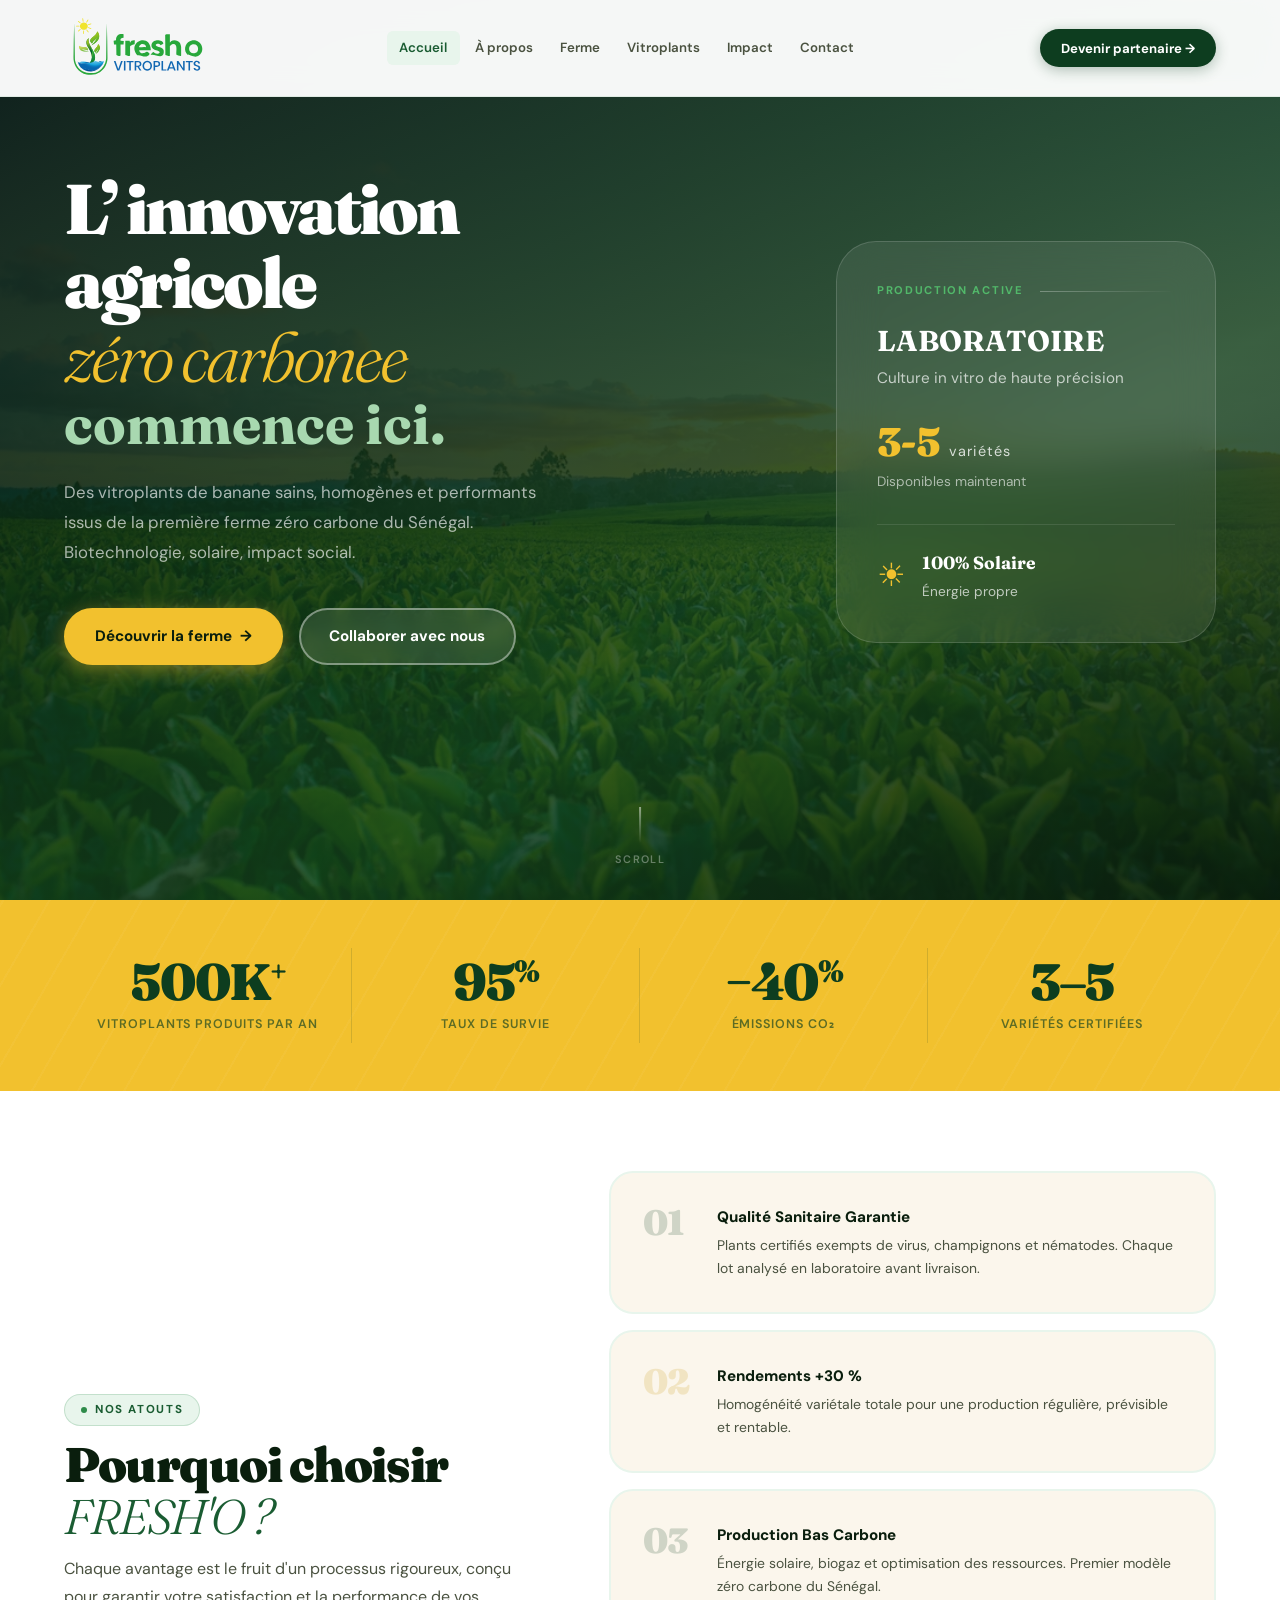
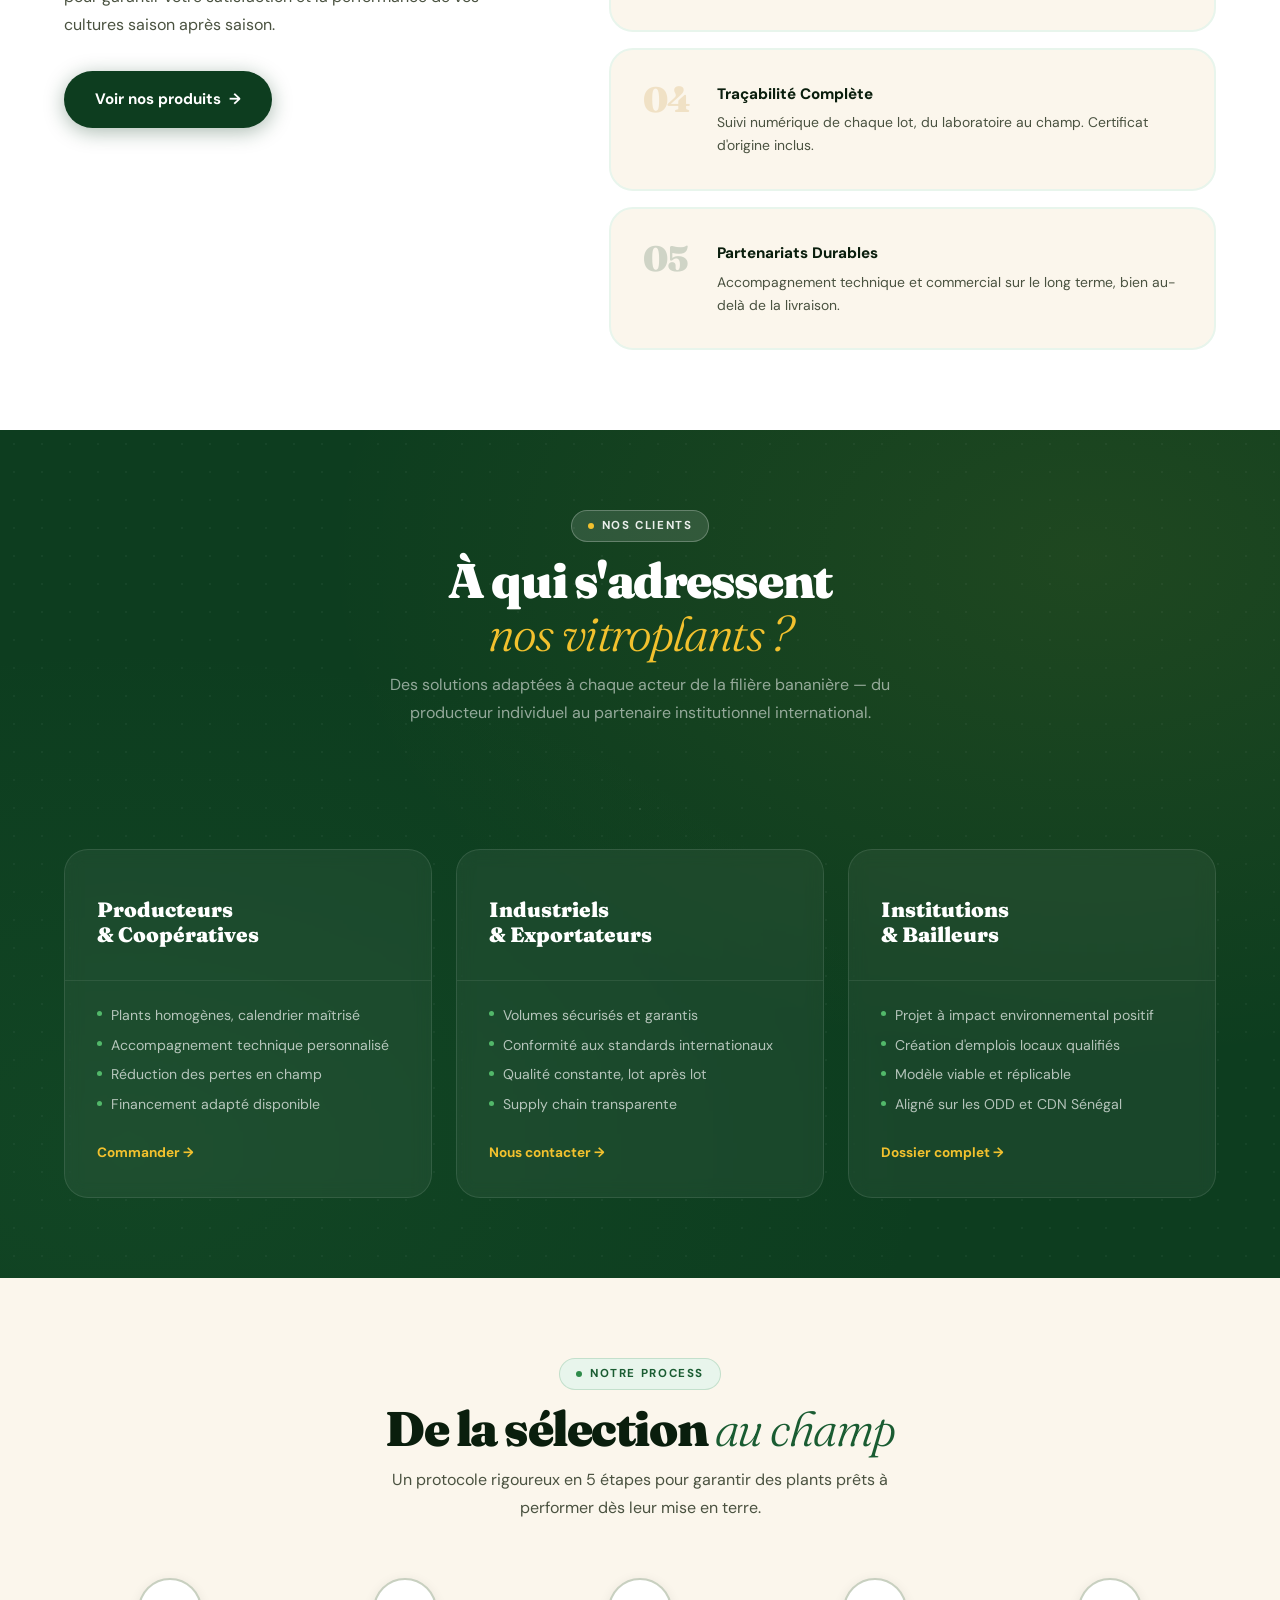
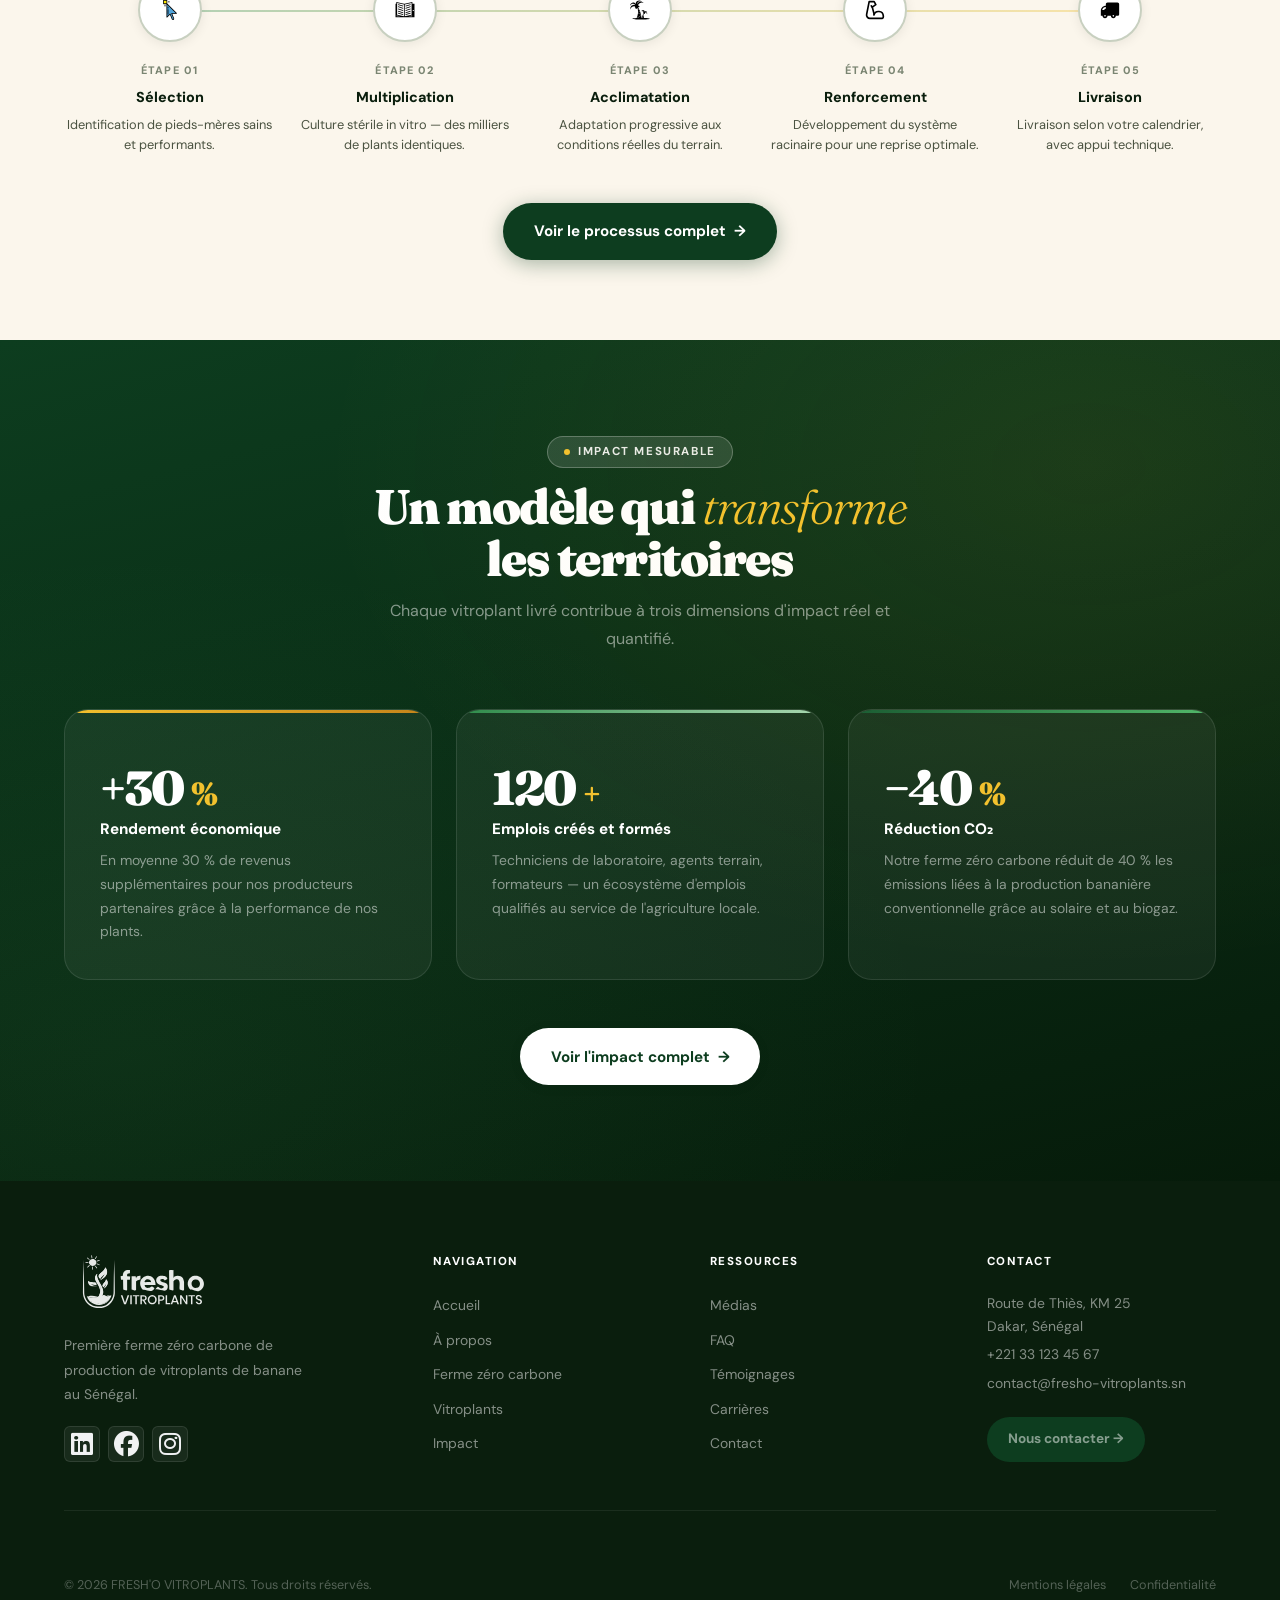
==== commit d3edc943: "Mes modifications" ====
--- a/index.html
+++ b/index.html
@@ -60,7 +60,7 @@
             <span class="ligne-verte">commence ici.</span>
           </h1>
           <p class="hero-sous-titre">
-            Des vitroplants de banane sains, homogènes et performants — issus de
+            Des vitroplants de banane sains, homogènes et performants issus de
             la première ferme zéro carbone du Sénégal. Biotechnologie, solaire,
             impact social.
           </p>
@@ -853,4 +853,4 @@
       });
     </script>
   </body>
-</html>
+</html>
--- a/style.css
+++ b/style.css
@@ -2210,7 +2210,8 @@
 
   /* Processus */
   .grille-processus {
-    grid-template-columns: repeat(3, 1fr);
+    grid-template-columns: repeat(2, 1fr);
+    gap: 2rem;
   }
   .grille-processus::before {
     display: none;
@@ -2434,8 +2435,8 @@
 
   /* ---- Processus ---- */
   .grille-processus {
-    grid-template-columns: repeat(2, 1fr);
-    gap: 1.5rem;
+    grid-template-columns: 1fr;
+    gap: 2rem;
   }
   .grille-processus::before {
     display: none;
@@ -2546,17 +2547,34 @@
 
   .grille-processus {
     grid-template-columns: 1fr;
+    gap: 1.5rem;
   }
   .etape-item {
     display: flex;
-    align-items: center;
+    align-items: flex-start;
     gap: 1rem;
     text-align: left;
+    padding: 1rem;
+    background: rgba(255, 255, 255, 0.5);
+    border-radius: 12px;
+    border: 1px solid rgba(76, 175, 80, 0.1);
   }
   .etape-bulle {
     margin: 0;
     flex-shrink: 0;
   }
+  .etape-num {
+    font-size: 0.8rem;
+    margin-top: 0.5rem;
+  }
+  .etape-titre {
+    font-size: 1rem;
+    margin: 0.25rem 0;
+  }
+  .etape-desc {
+    font-size: 0.85rem;
+    margin: 0;
+  }
 
   .impact-nombre {
     font-size: 2rem;
@@ -2577,4 +2595,4 @@
   .footer {
     padding: 3rem 0 1.5rem;
   }
-}
+}
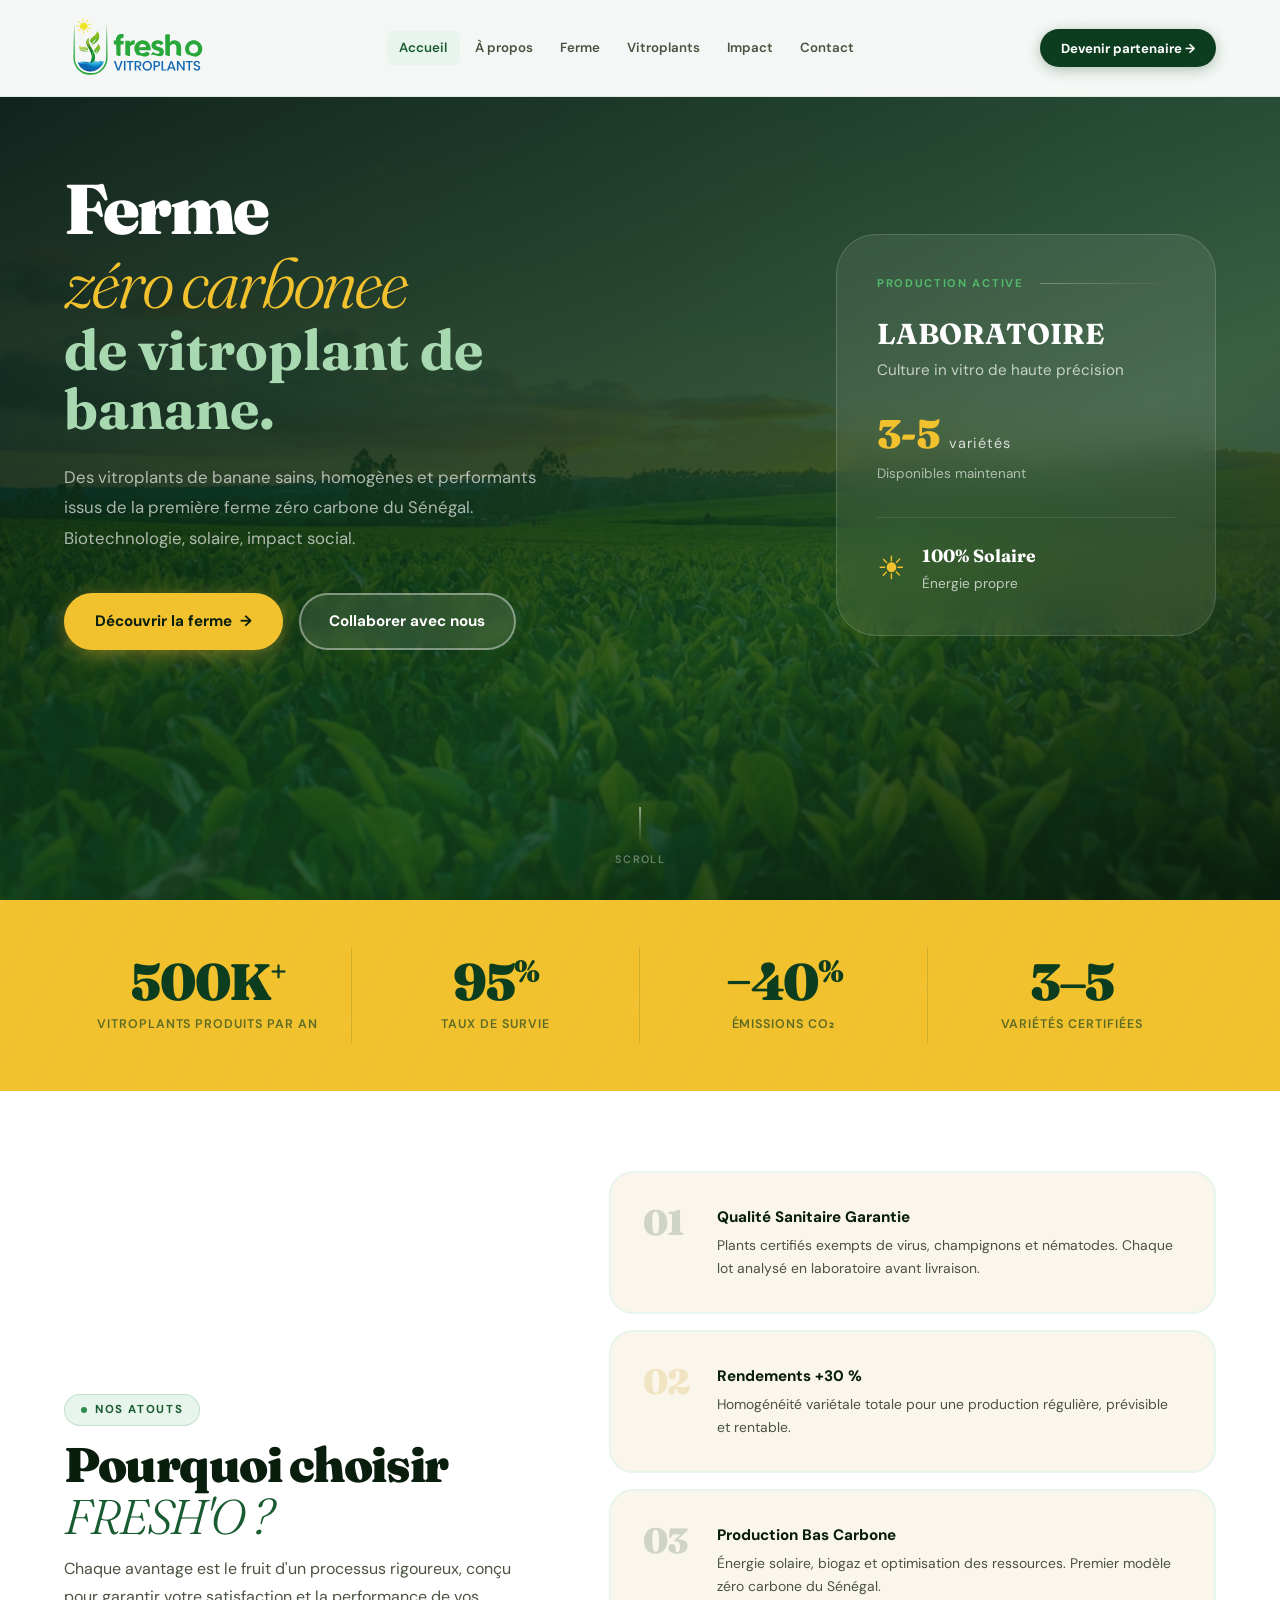
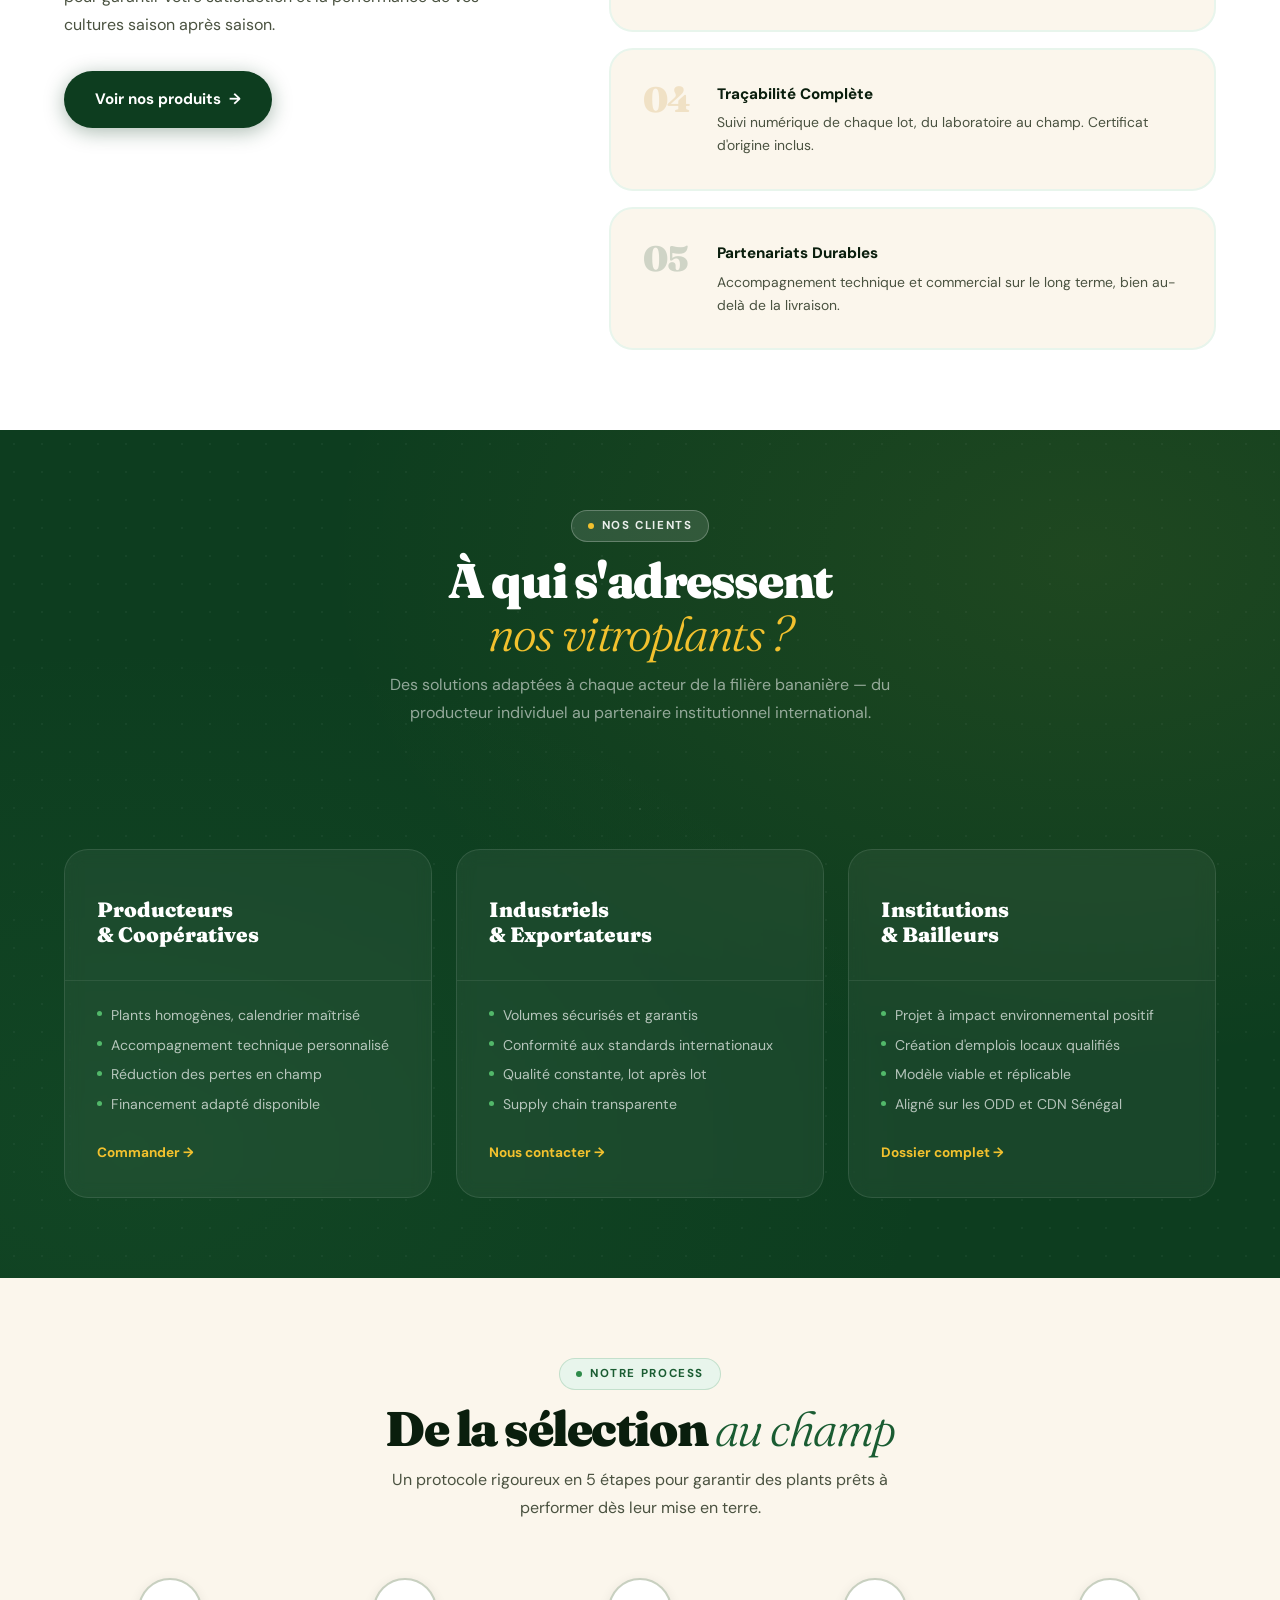
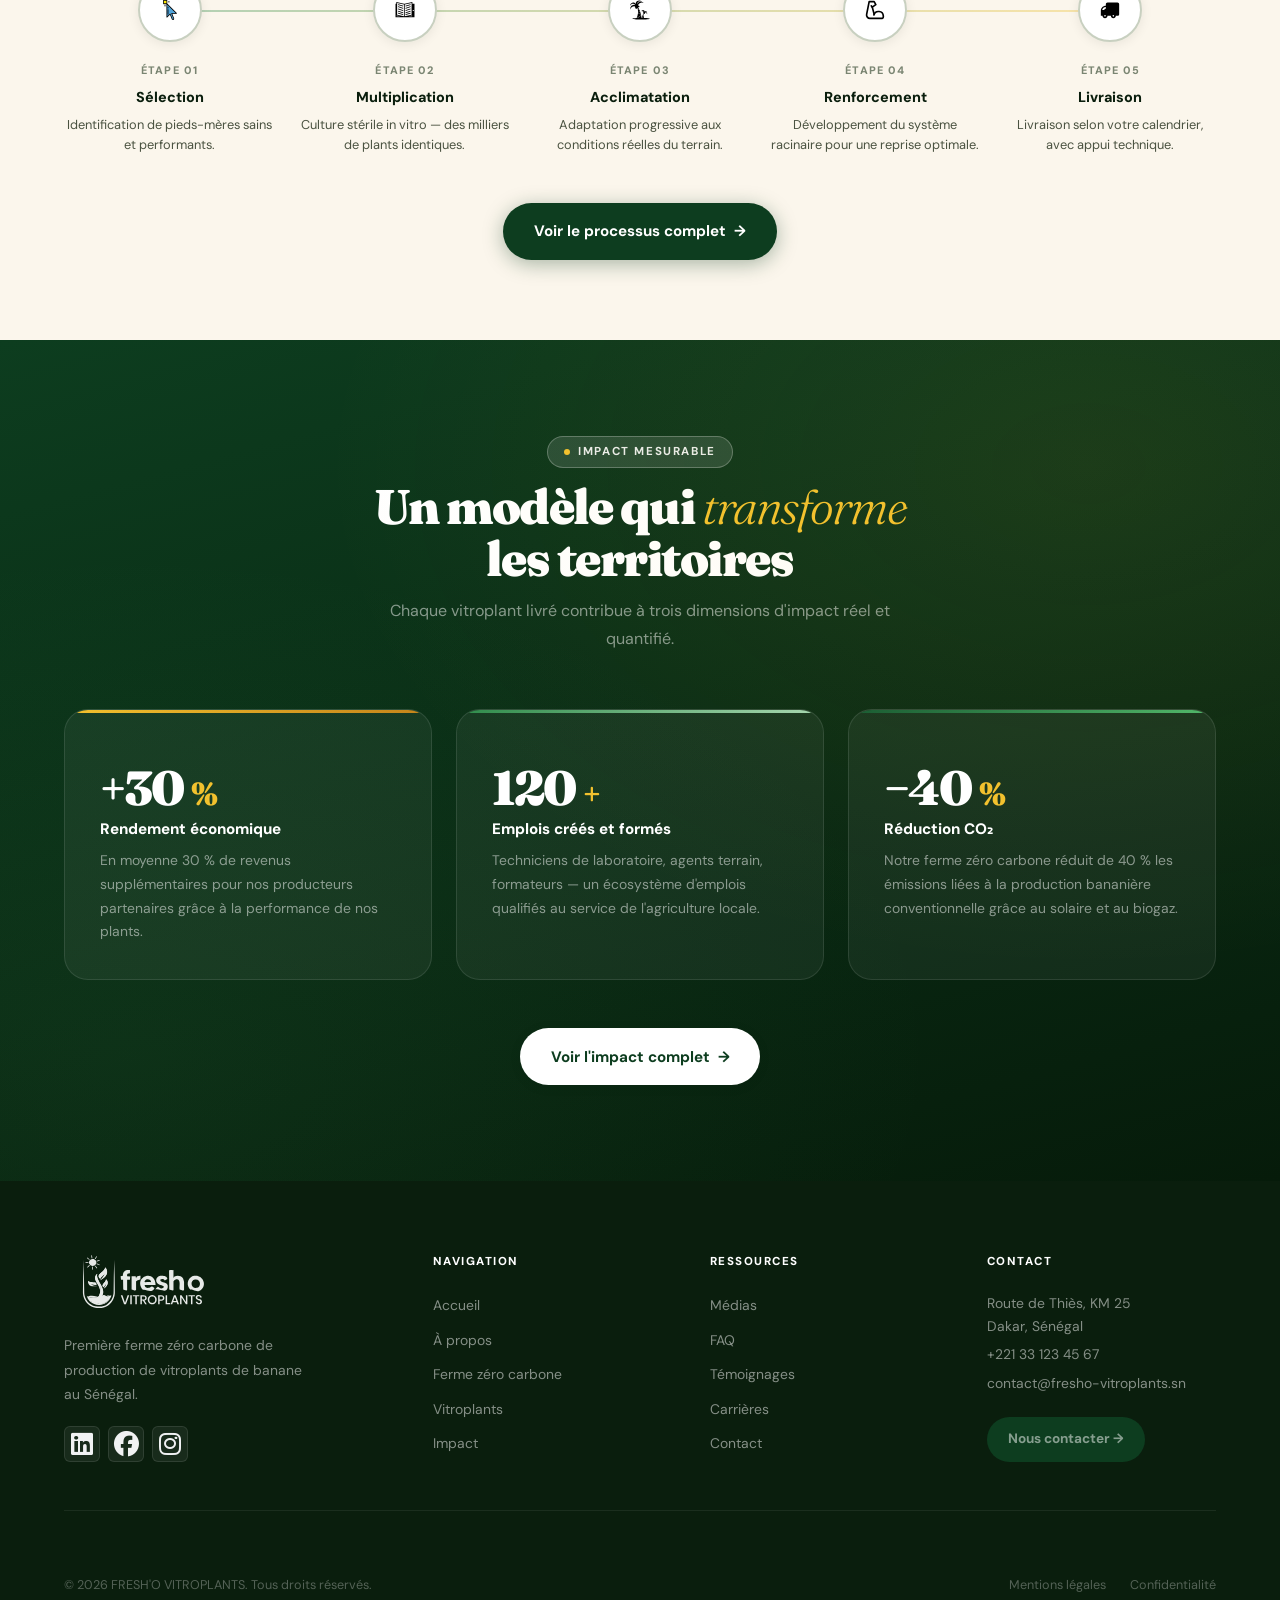
==== commit b169a076: "Mes modifications" ====
--- a/index.html
+++ b/index.html
@@ -55,9 +55,9 @@
         <div class="hero-contenu">
           <h1 class="hero-titre">
             <!-- Ferme zéro carbone de production de vitroplants de banane -->
-            L’ innovation agricole<br />
+            Ferme<br />
             <em>zéro carbonee</em>
-            <span class="ligne-verte">commence ici.</span>
+            <span class="ligne-verte">de vitroplant de banane.</span>
           </h1>
           <p class="hero-sous-titre">
             Des vitroplants de banane sains, homogènes et performants issus de
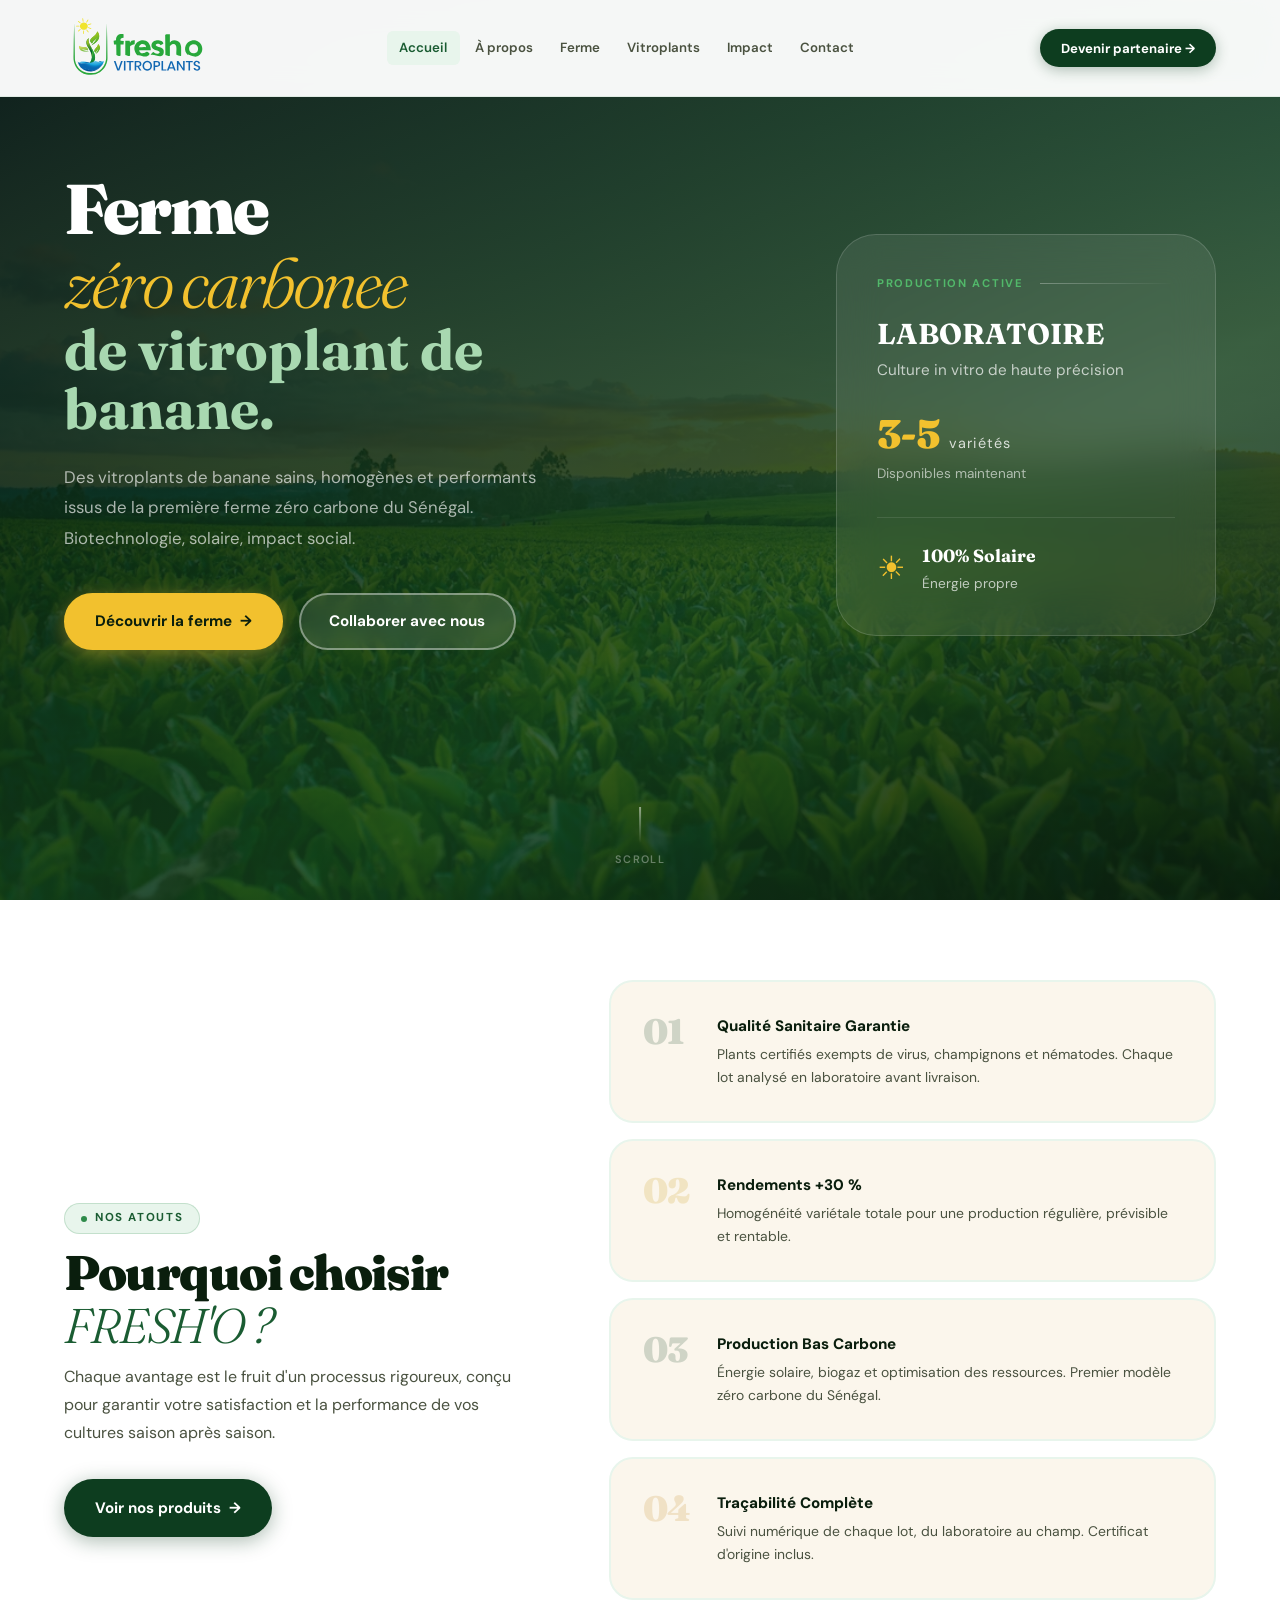
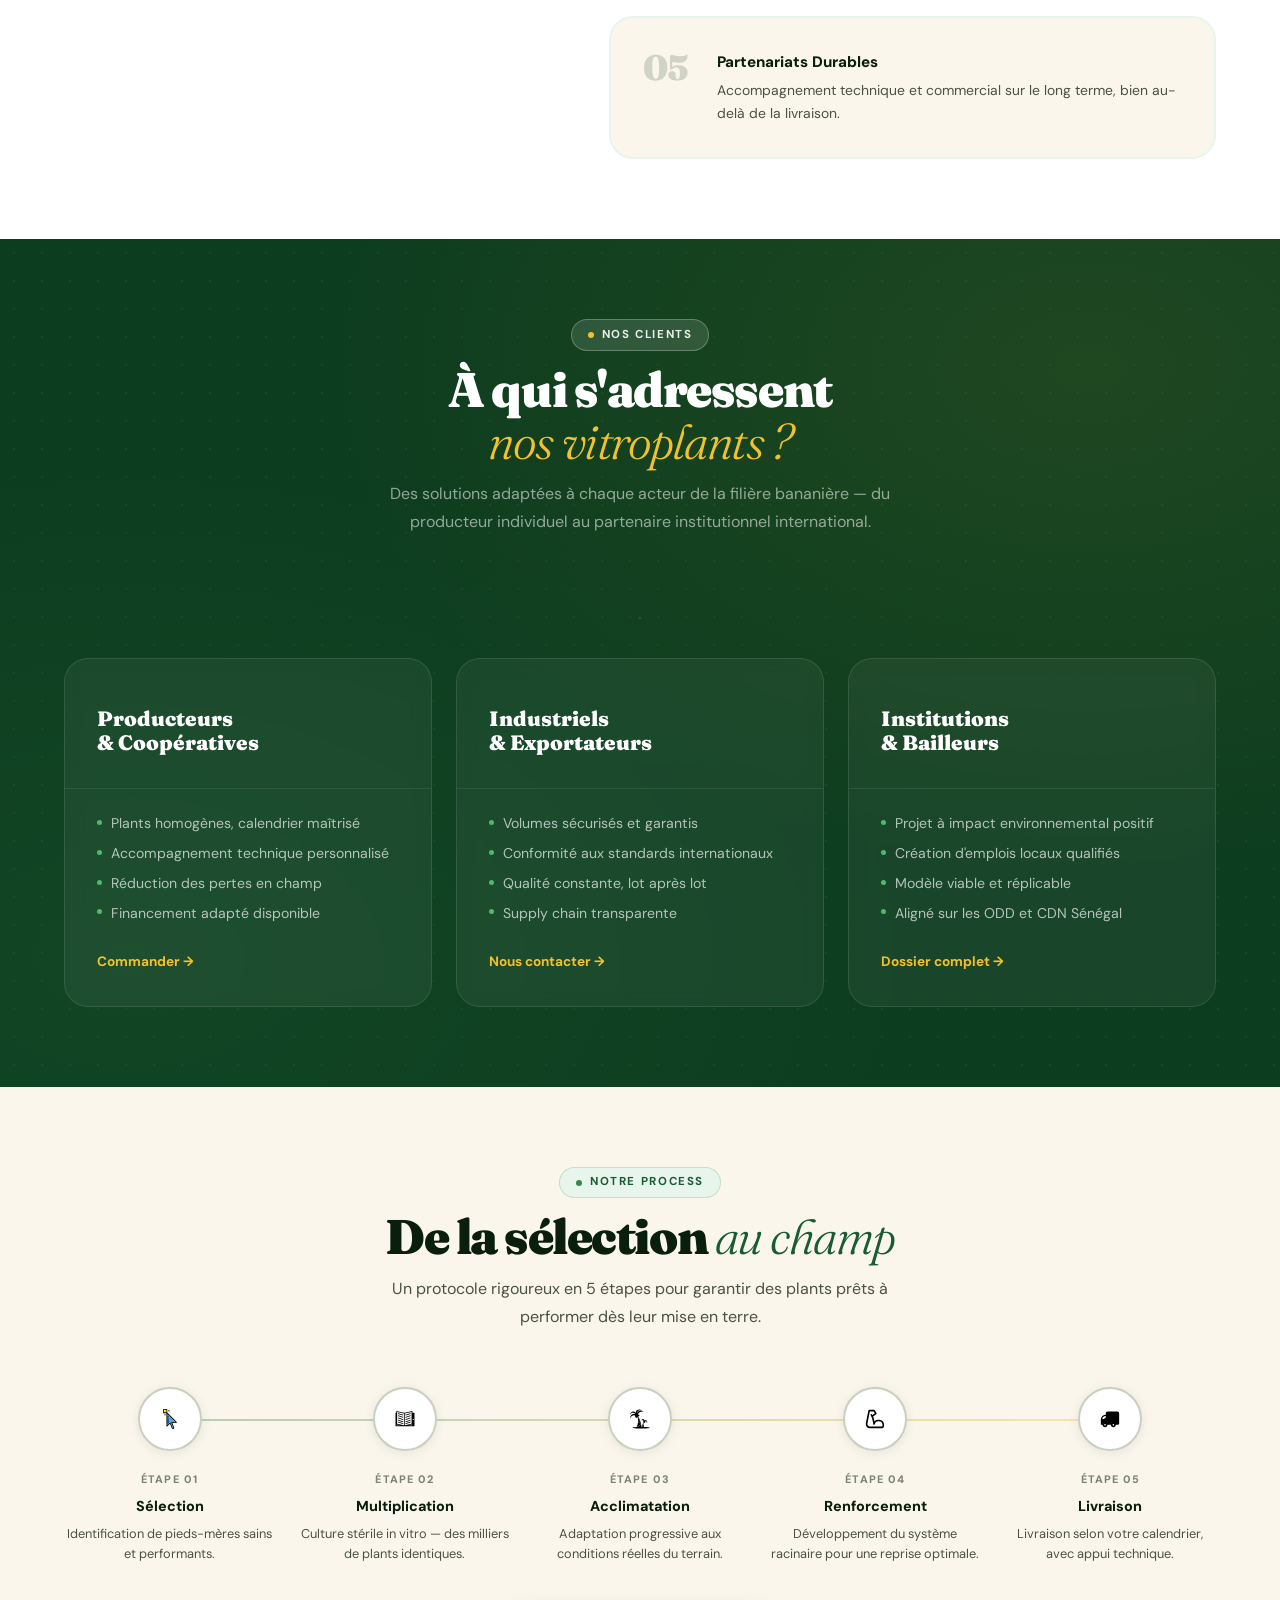
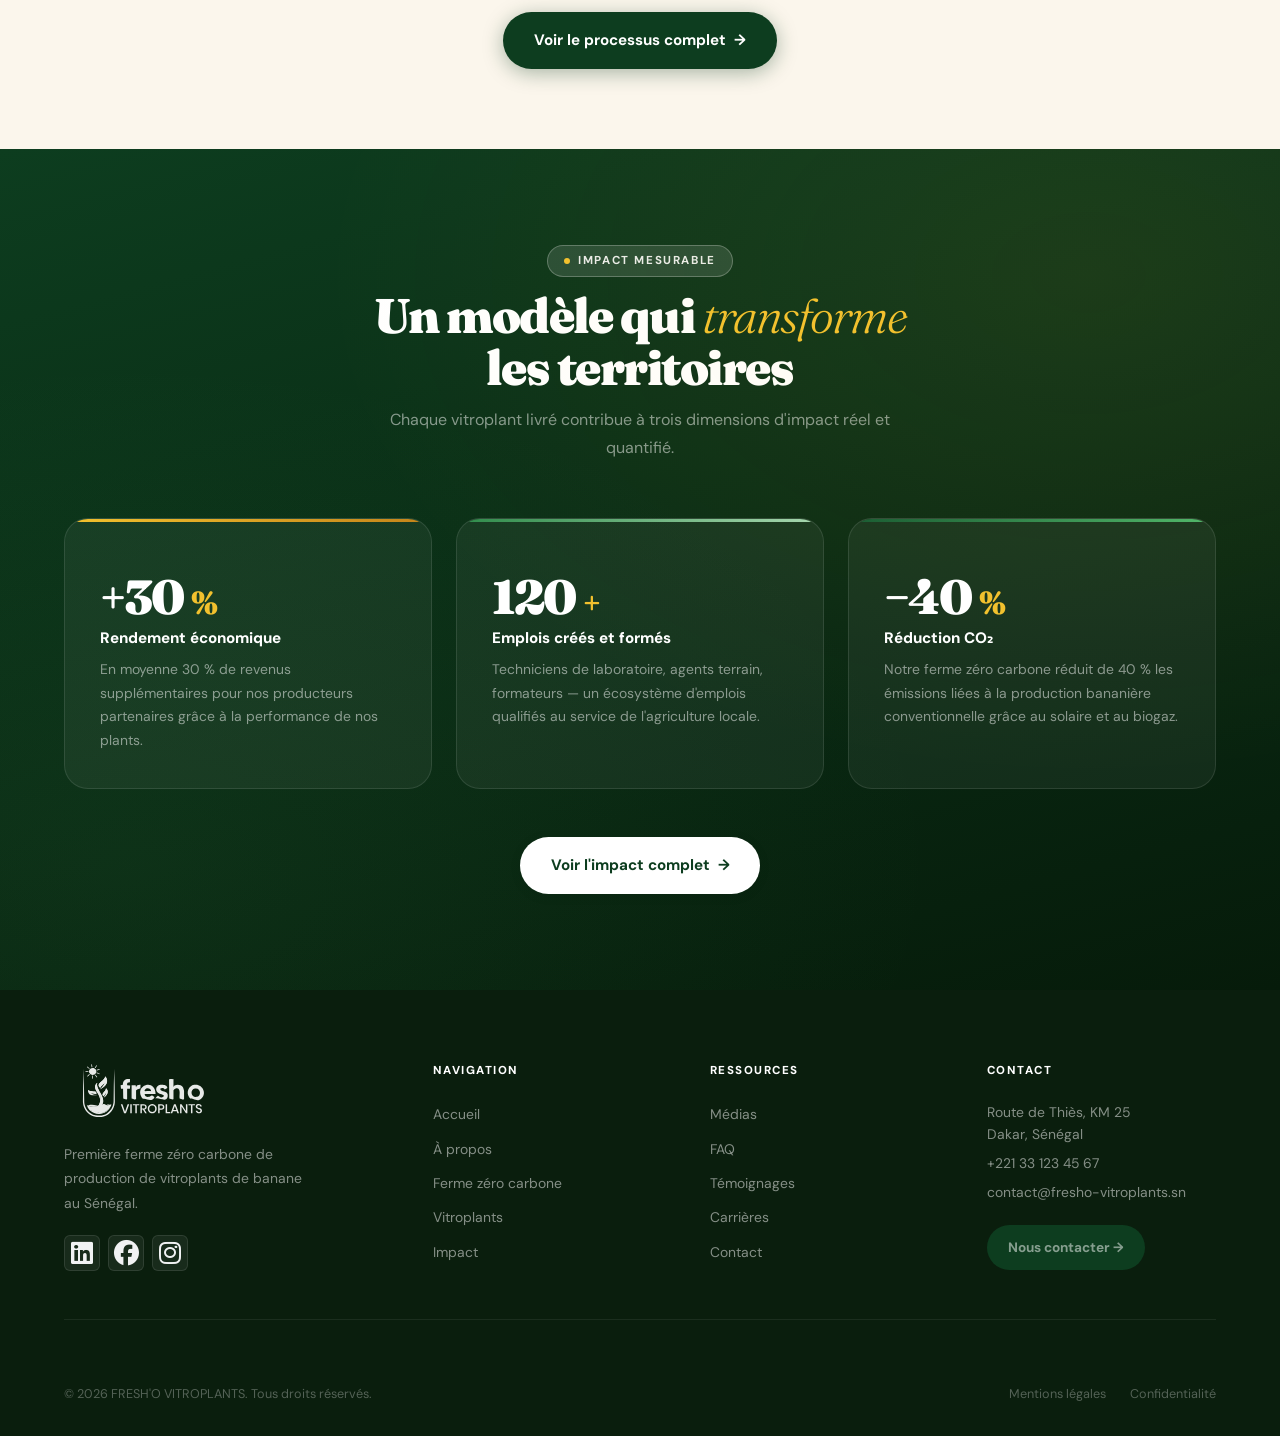
==== commit 4a2c97f0: "Mes modifications" ====
--- a/index.html
+++ b/index.html
@@ -106,7 +106,7 @@
       </div>
     </header>
 
-    <!-- RUBAN CHIFFRES -->
+    <!-- RUBAN CHIFFRES
     <section class="ruban-chiffres">
       <div class="container">
         <div class="ruban-grille">
@@ -128,7 +128,7 @@
           </div>
         </div>
       </div>
-    </section>
+    </section> -->
 
     <!-- POURQUOI FRESH'O -->
     <section class="section section-atouts">
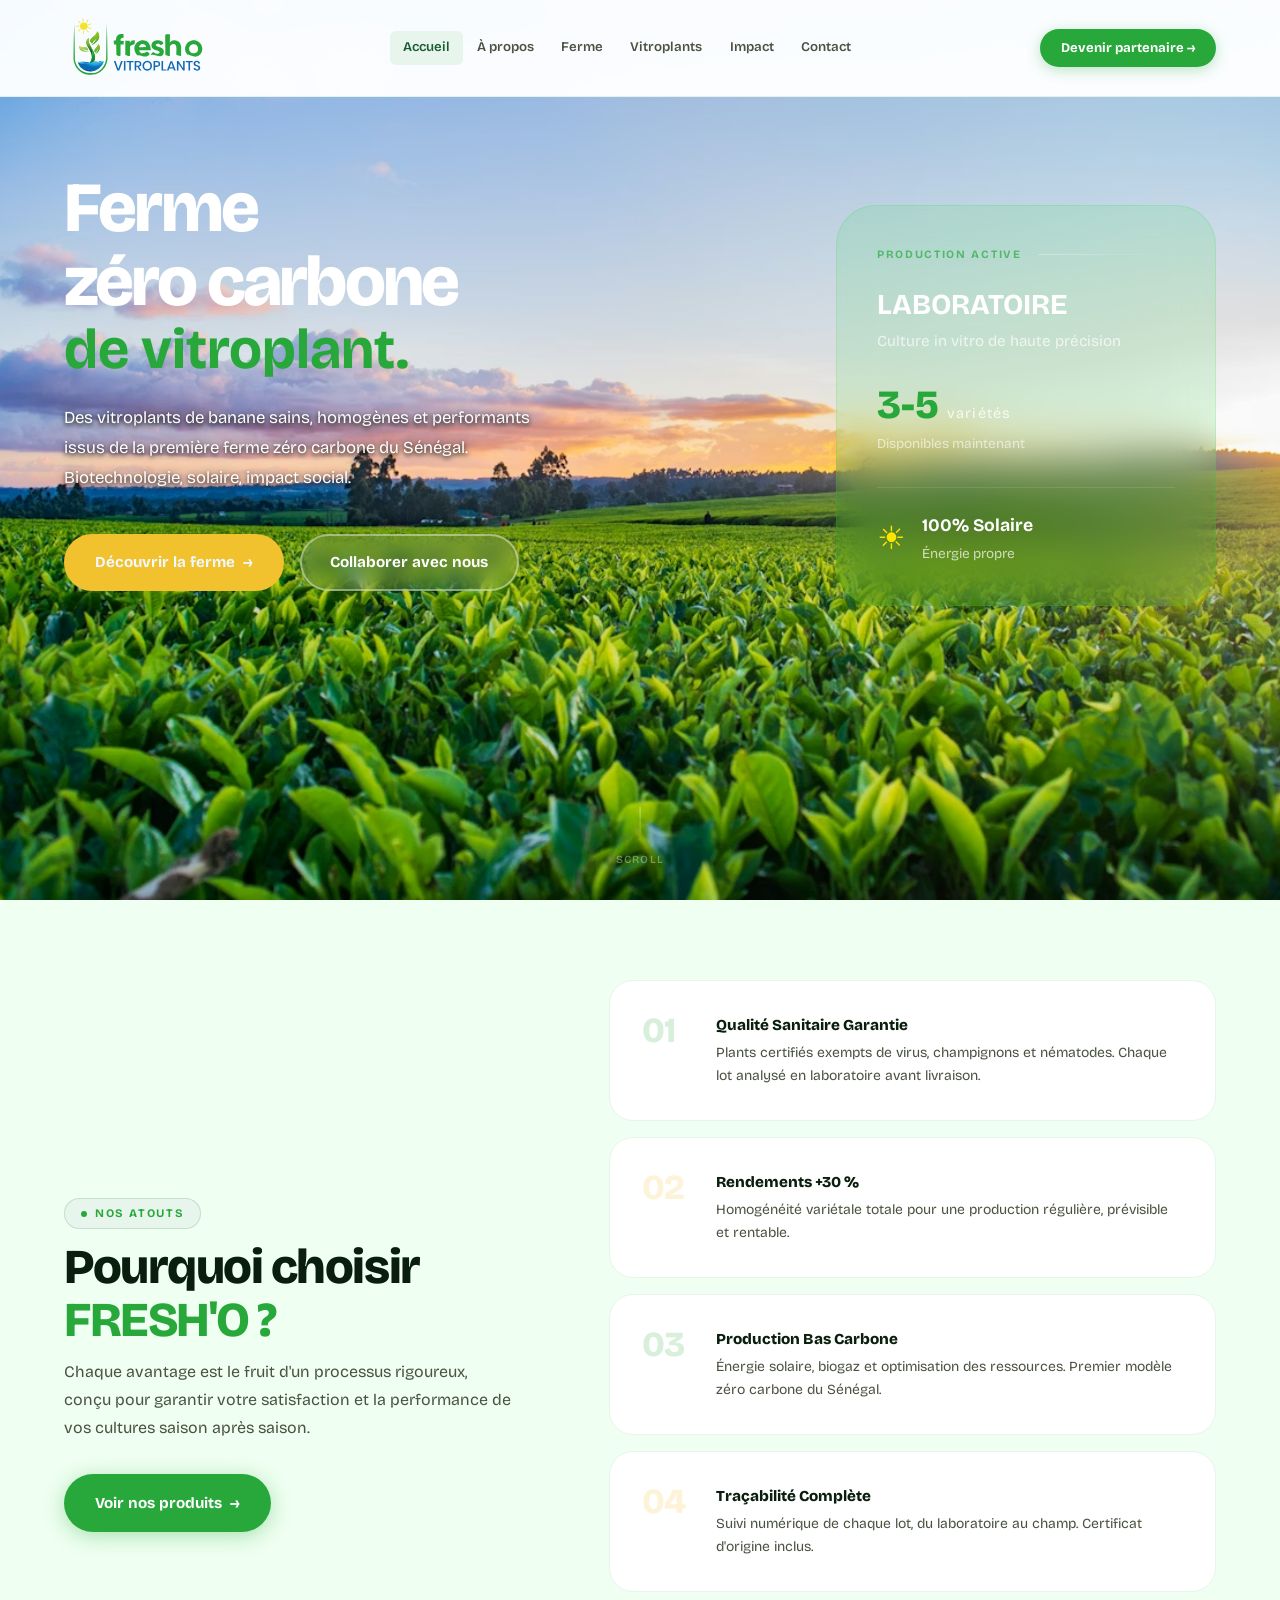
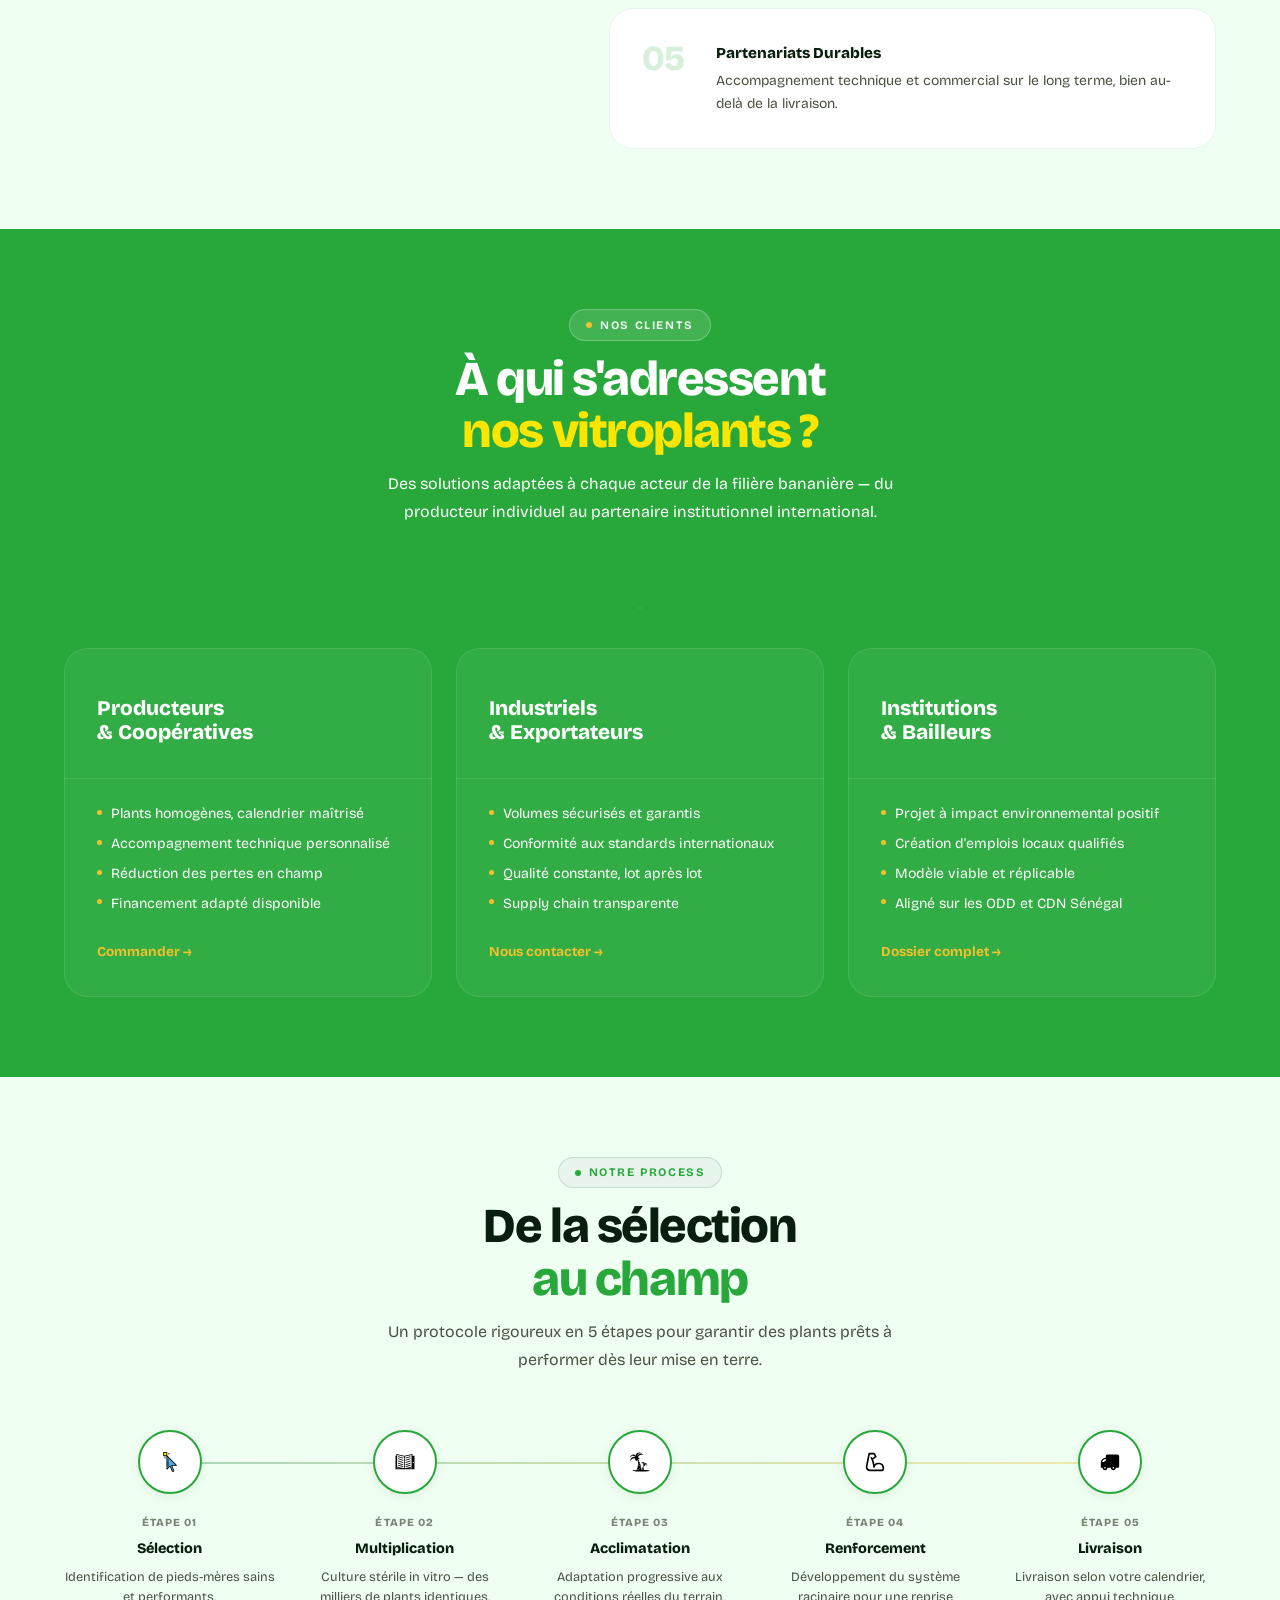
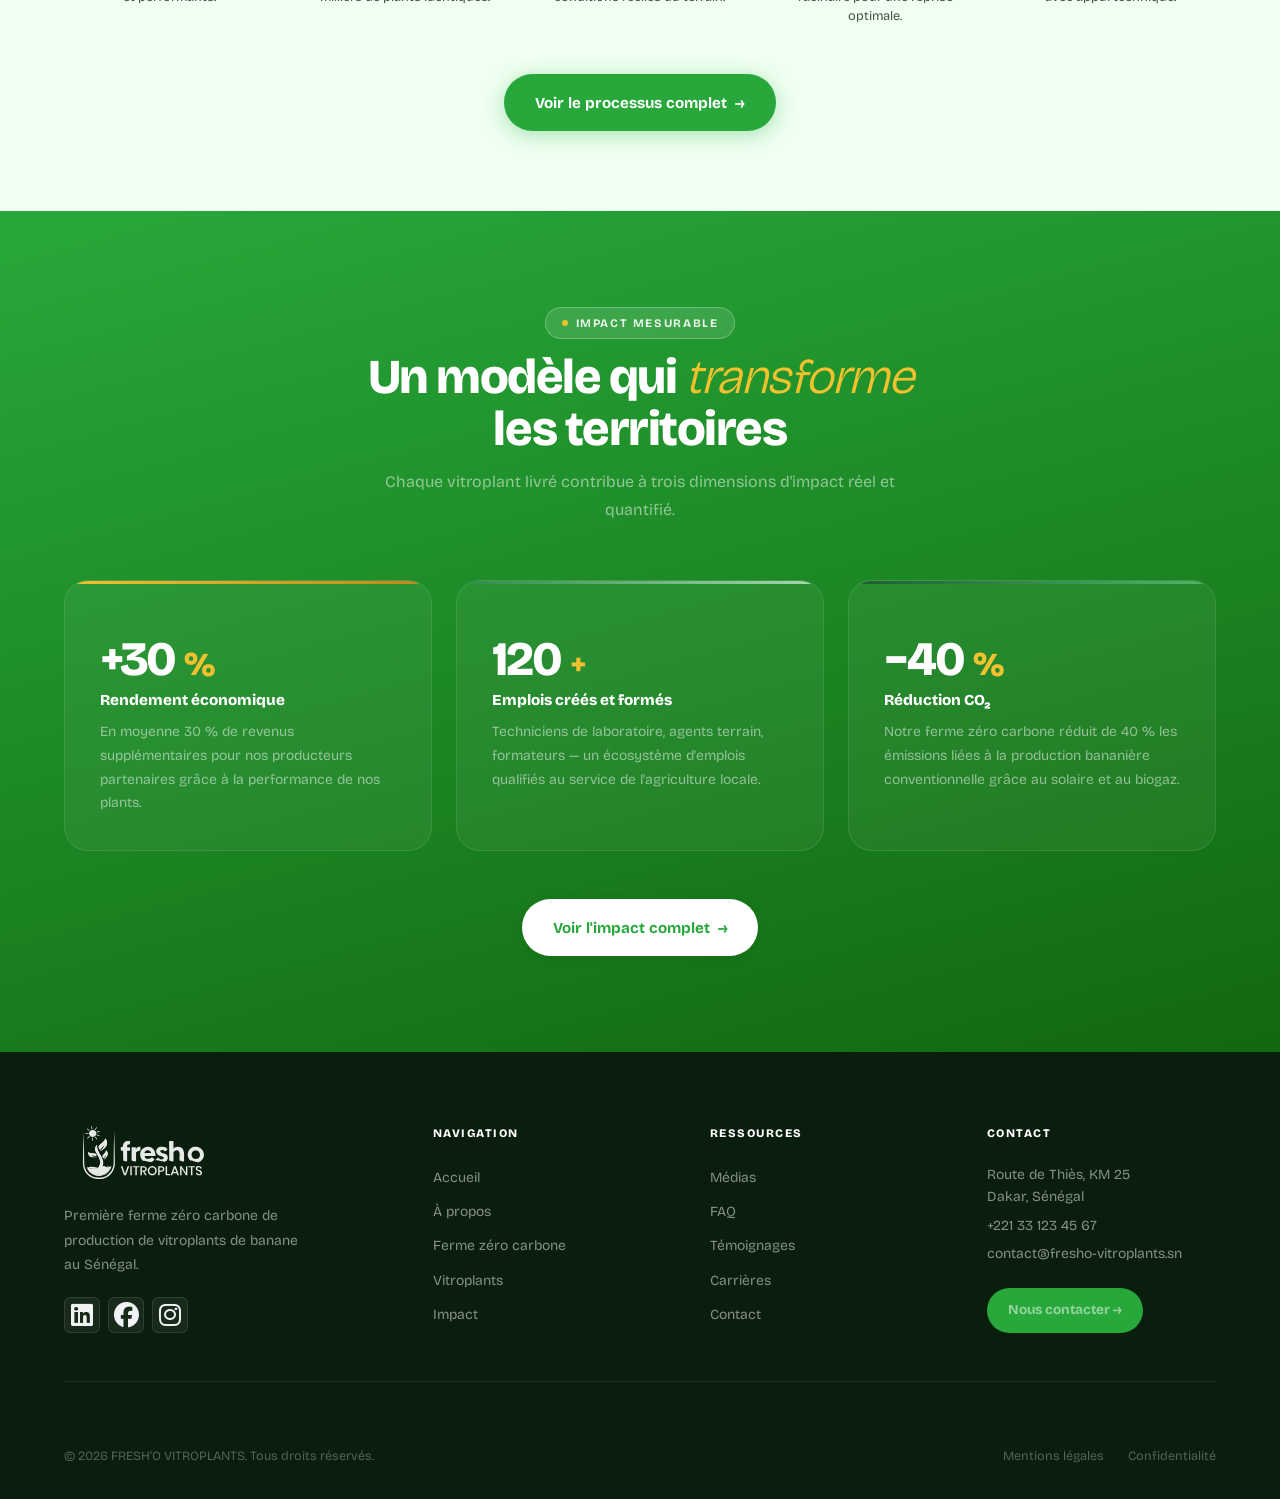
==== commit 0ae7568c: "Mes modifs" ====
--- a/index.html
+++ b/index.html
@@ -21,33 +21,9 @@
   </head>
   <body>
     <!-- NAVBAR -->
-    <nav class="navbar">
-      <div class="container navbar-inner">
-        <a href="index.html" class="marque">
-          <img
-            src="images/Fresh'o_logo.svg"
-            class="logo-header"
-            onerror="this.style.display = 'none'"
-          />
-        </a>
-        <ul class="nav-liens">
-          <li><a href="index.html" class="nav-lien actif">Accueil</a></li>
-          <li><a href="apropos.html" class="nav-lien">À propos</a></li>
-          <li><a href="ferme-zero-carbone.html" class="nav-lien">Ferme</a></li>
-          <li><a href="vitroplants.html" class="nav-lien">Vitroplants</a></li>
-          <li>
-            <a href="impact-partenariats.html" class="nav-lien">Impact</a>
-          </li>
-          <li>
-            <a href="contact-partenaires.html" class="nav-lien">Contact</a>
-          </li>
-        </ul>
-        <a href="contact-partenaires.html" class="btn-nav"
-          >Devenir partenaire →</a
-        >
-      </div>
-    </nav>
-
+    <!-- Appeler le composant navbar -->
+    <div id="navbar-container"></div>
+    <script src="components/navbar.js"></script>
     <!-- HÉROS -->
     <header class="hero">
       <div class="hero-grille">
@@ -56,8 +32,8 @@
           <h1 class="hero-titre">
             <!-- Ferme zéro carbone de production de vitroplants de banane -->
             Ferme<br />
-            <em>zéro carbonee</em>
-            <span class="ligne-verte">de vitroplant de banane.</span>
+            <p style="color : #FFFF">zéro carbone</p>
+            <span class="ligne-verte" style="color: #28A83B;">de vitroplant.</span>
           </h1>
           <p class="hero-sous-titre">
             Des vitroplants de banane sains, homogènes et performants issus de
@@ -65,7 +41,7 @@
             impact social.
           </p>
           <div class="hero-actions">
-            <a href="ferme-zero-carbone.html" class="btn btn-banane"
+            <a href="ferme-zero-carbone.html" class="btn btn-banane" style="color: aliceblue;"
               >Découvrir la ferme <span class="fleche">→</span></a
             >
             <a href="contact-partenaires.html" class="btn btn-fantome"
@@ -77,20 +53,20 @@
         <!-- COLONNE DROITE : overlay production -->
         <div class="hero-overlay">
           <div class="overlay-header">
-            <div class="overlay-statut">PRODUCTION ACTIVE</div>
+            <div class="overlay-statut" >PRODUCTION ACTIVE</div>
             <div class="overlay-ligne"></div>
           </div>
-          <div class="overlay-titre">LABORATOIRE</div>
-          <div class="overlay-desc">Culture in vitro de haute précision</div>
+          <div class="overlay-titre" >LABORATOIRE</div>
+          <div class="overlay-desc" >Culture in vitro de haute précision</div>
           <div class="overlay-chiffres">
             <div class="overlay-chiffre">
-              <span class="chiffre-valeur">3-5</span>
+              <span class="chiffre-valeur" style="color: #28A83B;">3-5</span>
               <span class="chiffre-label">variétés</span>
             </div>
             <div class="overlay-chiffre-texte">Disponibles maintenant</div>
           </div>
           <div class="overlay-energie">
-            <div class="energie-icone">☀</div>
+            <div class="energie-icone" style="color: #fce600;">☀</div>
             <div class="energie-texte">
               <div class="energie-titre">100% Solaire</div>
               <div class="energie-desc">Énergie propre</div>
@@ -135,9 +111,9 @@
       <div class="container">
         <div class="atouts-layout">
           <div class="atouts-gauche">
-            <span class="etiquette">Nos Atouts</span>
+            <span class="etiquette" style="color: #28A83B;">Nos Atouts</span>
             <h2 class="titre-section">
-              Pourquoi choisir<br /><em>FRESH'O ?</em>
+              Pourquoi choisir<br /><p style="color: #28A83B;">FRESH'O ?</p>
             </h2>
             <p class="desc-section">
               Chaque avantage est le fruit d'un processus rigoureux, conçu pour
@@ -212,7 +188,7 @@
         <div class="entete-section centre">
           <span class="etiquette blanc">Nos Clients</span>
           <h2 class="titre-section">
-            À qui s'adressent<br /><em>nos vitroplants ?</em>
+            À qui s'adressent<br /><p style="color: #fce600;">nos vitroplants ?</p>
           </h2>
           <p class="desc-section">
             Des solutions adaptées à chaque acteur de la filière bananière — du
@@ -286,8 +262,8 @@
     <section class="section section-processus">
       <div class="container">
         <div class="entete-section centre">
-          <span class="etiquette">Notre Process</span>
-          <h2 class="titre-section">De la sélection <em>au champ</em></h2>
+          <span class="etiquette" style="color: #28A83B;">Notre Process</span>
+          <h2 class="titre-section">De la sélection <p style="color: #28A83B;">au champ</p></h2>
           <p class="desc-section">
             Un protocole rigoureux en 5 étapes pour garantir des plants prêts à
             performer dès leur mise en terre.
@@ -665,88 +641,10 @@
         </div>
       </div>
     </section>
-    <!--FOOTER -->
-    <footer class="footer">
-      <div class="container">
-        <div class="footer-grid">
-          <div class="footer-brand-col">
-            <img
-              src="images/Fresh'o_logo.svg"
-              alt="Fresh'O Vitroplants"
-              class="footer-logo"
-            />
-            <p>
-              Première ferme zéro carbone de production de vitroplants de banane
-              au Sénégal.
-            </p>
-            <div class="footer-socials">
-              <a href="#" class="social-btn" aria-label="LinkedIn"
-                ><i
-                  class="fa-brands fa-linkedin"
-                  style="color: rgb(241, 242, 243); font-size: 25px"
-                ></i
-              ></a>
-              <a href="#" class="social-btn" aria-label="Facebook"
-                ><i
-                  class="fa-brands fa-facebook"
-                  style="color: rgb(241, 242, 243); font-size: 25px"
-                ></i
-              ></a>
-              <a href="#" class="social-btn" aria-label="Instagram"
-                ><i
-                  class="fa-brands fa-instagram"
-                  style="color: rgb(241, 242, 243); font-size: 25px"
-                ></i
-              ></a>
-            </div>
-          </div>
-          <div class="footer-col">
-            <h4>Navigation</h4>
-            <ul>
-              <li><a href="index.html">Accueil</a></li>
-              <li><a href="apropos.html">À propos</a></li>
-              <li><a href="ferme-zero-carbone.html">Ferme zéro carbone</a></li>
-              <li><a href="vitroplants.html">Vitroplants</a></li>
-              <li><a href="impact-partenariats.html">Impact</a></li>
-            </ul>
-          </div>
-          <div class="footer-col">
-            <h4>Ressources</h4>
-            <ul>
-              <li><a href="ressources-medias.html">Médias</a></li>
-              <li><a href="faq.html">FAQ</a></li>
-              <li><a href="temoignages.html">Témoignages</a></li>
-              <li><a href="carrieres.html">Carrières</a></li>
-              <li><a href="contact-partenaires.html">Contact</a></li>
-            </ul>
-          </div>
-          <div class="footer-col">
-            <h4>Contact</h4>
-            <p>Route de Thiès, KM 25<br />Dakar, Sénégal</p>
-            <p>+221 33 123 45 67</p>
-            <p>contact@fresho-vitroplants.sn</p>
-            <a
-              href="contact-partenaires.html"
-              class="btn btn-primary"
-              style="
-                margin-top: 1rem;
-                font-size: 0.85rem;
-                padding: 0.6rem 1.2rem;
-              "
-              >Nous contacter →</a
-            >
-          </div>
-        </div>
-        <div class="footer-bottom">
-          <p>© 2026 FRESH'O VITROPLANTS. Tous droits réservés.</p>
-          <div class="footer-legal">
-            <a href="#">Mentions légales</a>
-            <a href="#">Confidentialité</a>
-          </div>
-        </div>
-      </div>
-    </footer>
-
+
+    <!-- Footer dans le js -->
+    <div id="footer-container"></div>
+    <script src="components/footer.js"></script>
     <script>
       // Slider simple pour les témoignages
       document.addEventListener("DOMContentLoaded", function () {
--- a/style.css
+++ b/style.css
@@ -1,4 +1,6 @@
-/* Slider vertical témoignages */
+﻿@import url("https://fonts.googleapis.com/css2?family=Bricolage+Grotesque:opsz,wght@12..96,200..800&family=Montserrat:ital,wght@0,100..900;1,100..900&family=Poppins:ital,wght@0,100;0,200;0,300;0,400;0,500;0,600;0,700;0,800;0,900;1,100;1,200;1,300;1,400;1,500;1,600;1,700;1,800;1,900&display=swap");
+
+/* Slider vertical tÃ©moignages */
 
 .temo-slider-vertical {
   display: flex;
@@ -50,8 +52,8 @@
   background: var(--vert-mint);
 }
 /* =====================================================
-   styles-index-responsive.css — FRESH'O VITROPLANTS
-   Page d'accueil (index.html) — CSS complet responsive
+   styles-index-responsive.css â€” FRESH'O VITROPLANTS
+   Page d'accueil (index.html) â€” CSS complet responsive
    ===================================================== */
 
 /* ================================================
@@ -66,7 +68,7 @@
 }
 
 :root {
-  --vert-foret: #0d3d1f;
+  --vert-foret: #28A83B;
   --vert-jungle: #1a5c32;
   --vert-feuille: #2e8b4a;
   --vert-clair: #52b86a;
@@ -85,8 +87,8 @@
   --gris-clair: #c8d0c0;
   --blanc: #ffffff;
 
-  --fonte-titre: "Fraunces", Georgia, serif;
-  --fonte-corps: "DM Sans", sans-serif;
+  --fonte-titre: "Bricolage Grotesque", sans-serif;
+  --fonte-corps: "Bricolage Grotesque", sans-serif;
 
   --ombre-sm: 0 2px 12px rgba(10, 30, 13, 0.08);
   --ombre-md: 0 8px 40px rgba(10, 30, 13, 0.12);
@@ -114,6 +116,12 @@
   background: var(--creme);
   line-height: 1.6;
   overflow-x: hidden;
+}
+
+h1,
+h2,
+h3 {
+  font-family: var(--fonte-titre);
 }
 
 img {
@@ -173,15 +181,15 @@
 }
 
 .btn-banane {
-  background: var(--banane);
+  background: #F2C12E;
   color: var(--encre);
-  border-color: var(--banane);
-  box-shadow: 0 4px 20px rgba(242, 193, 46, 0.45);
+  border-color: #F2C12E;
+  /* box-shadow: 0 4px 20px #F2C12E; */
 }
 .btn-banane:hover {
   background: var(--banane-fonce);
   color: var(--blanc);
-  box-shadow: 0 8px 32px rgba(201, 150, 10, 0.5);
+  box-shadow: 0 8px 32px #28A83B;
 }
 
 .btn-fantome {
@@ -198,11 +206,11 @@
 .btn-primaire {
   background: var(--vert-foret);
   color: var(--blanc);
-  box-shadow: 0 4px 20px rgba(13, 61, 31, 0.35);
+  box-shadow: 0 4px 20px rgba(40, 168, 59, 0.35);
 }
 .btn-primaire:hover {
   background: var(--vert-jungle);
-  box-shadow: 0 8px 32px rgba(13, 61, 31, 0.45);
+  box-shadow: 0 8px 32px rgba(40, 168, 59, 0.45);
   transform: translateY(-2px);
 }
 
@@ -259,7 +267,7 @@
   content: "";
   width: 6px;
   height: 6px;
-  background: var(--vert-feuille);
+  background: #28A83B;
   border-radius: 50%;
   display: inline-block;
 }
@@ -390,7 +398,7 @@
   border-radius: var(--rayon-full);
   font-size: 0.82rem;
   font-weight: 700;
-  box-shadow: 0 3px 14px rgba(13, 61, 31, 0.3);
+  box-shadow: 0 3px 14px rgba(40, 168, 59, 0.3);
   transition:
     background var(--tr),
     transform var(--tr);
@@ -451,13 +459,6 @@
   min-height: 100vh;
   background-color: var(--vert-foret);
   background-image:
-    linear-gradient(
-      150deg,
-      rgba(7, 18, 10, 0.92) 0%,
-      rgba(13, 45, 20, 0.88) 35%,
-      rgba(20, 65, 28, 0.82) 65%,
-      rgba(10, 30, 14, 0.88) 100%
-    ),
     url("images/img1.avif");
   background-size: cover;
   background-position: center top;
@@ -470,7 +471,7 @@
   padding-top: 92px;
 }
 
-/* Décorations fond */
+/* DÃ©corations fond */
 .hero-fond {
   position: absolute;
   inset: 0;
@@ -529,7 +530,7 @@
   clip-path: polygon(30% 0%, 100% 0%, 100% 100%, 0% 100%);
 }
 
-/* Grille hero — directement dans .hero, pas dans .container */
+/* Grille hero â€” directement dans .hero, pas dans .container */
 .hero-grille {
   position: relative;
   z-index: 2;
@@ -575,10 +576,13 @@
 
 .hero-sous-titre {
   font-size: 1.05rem;
-  color: rgba(255, 255, 255, 0.65);
+  color: rgb(255, 255, 255);
   line-height: 1.8;
   max-width: 480px;
   margin-bottom: 2.5rem;
+  text-shadow:
+    0 2px 4px rgba(6, 6, 6, 0.85),
+    0 0 10px rgb(107, 102, 102);
 }
 
 /* Actions hero */
@@ -660,8 +664,8 @@
 
 /* Overlay droite - Production */
 .hero-overlay {
-  background: rgba(255, 255, 255, 0.08);
-  border: 1px solid rgba(255, 255, 255, 0.15);
+  background: #00e1221a;
+  border: solid 1px #00e12224 ;
   border-radius: var(--rayon-xl);
   padding: 2.5rem;
   backdrop-filter: blur(20px);
@@ -902,7 +906,7 @@
 .ruban-col {
   text-align: center;
   padding: 0.5rem 2rem;
-  border-right: 1px solid rgba(13, 61, 31, 0.15);
+  border-right: 1px solid rgba(40, 168, 59, 0.15);
 }
 .ruban-col:last-child {
   border-right: none;
@@ -922,7 +926,7 @@
 .ruban-label {
   font-size: 0.78rem;
   font-weight: 600;
-  color: rgba(13, 61, 31, 0.65);
+  color: rgba(40, 168, 59, 0.65);
   text-transform: uppercase;
   letter-spacing: 0.08em;
   margin-top: 0.5rem;
@@ -1044,7 +1048,7 @@
    10. SECTION ATOUTS
    ================================================ */
 .section-atouts {
-  background: var(--blanc);
+  background: #effff1f9;
 }
 
 .atouts-layout {
@@ -1067,12 +1071,11 @@
   display: flex;
   gap: 1.5rem;
   align-items: flex-start;
-  padding: 1.4rem 1.6rem;
-    background: var(--creme);
-    border-radius: var(--rayon-lg);
-    padding: 2rem;
-    border: 2px solid var(--vert-pale);
-    transition: none;
+  padding: 2rem;
+  background: #ffffff;
+  border-radius: var(--rayon-lg);
+  border: 1px solid var(--vert-pale);
+  transition: none;
 }
 .carte-temo:first-child { grid-column: 1 / -1; }
 /* Suppression du hover sur desktop */
@@ -1096,13 +1099,13 @@
   flex-shrink: 0;
   width: 50px;
   letter-spacing: -0.04em;
-  color: var(--vert-foret);
+  color: #28A83B;
 }
 .item-atout:nth-child(2) .atout-num {
-  color: var(--banane-fonce);
+  color: #F2C12E;
 }
 .item-atout:nth-child(4) .atout-num {
-  color: var(--ocre);
+  color: #F2C12E;
 }
 .atout-corps h4 {
   font-size: 0.95rem;
@@ -1143,12 +1146,7 @@
 .cibles-motif {
   position: absolute;
   inset: 0;
-  background-image: radial-gradient(
-    circle,
-    rgba(255, 255, 255, 0.04) 1px,
-    transparent 1px
-  );
-  background-size: 28px 28px;
+  background-color: #28A83B;
 }
 .section-cibles .entete-section {
   position: relative;
@@ -1161,7 +1159,7 @@
   color: var(--banane);
 }
 .section-cibles .desc-section {
-  color: rgba(255, 255, 255, 0.55);
+  color: rgb(255, 255, 255);
 }
 
 .cibles-visuel {
@@ -1239,7 +1237,7 @@
   backdrop-filter: blur(8px);
   transition:
     transform var(--tr),
-    background var(--tr),
+    /* background var(--tr), */
     border-color var(--tr);
 }
 .carte-cible:hover {
@@ -1286,14 +1284,14 @@
   align-items: flex-start;
   gap: 0.55rem;
   font-size: 0.88rem;
-  color: rgba(255, 255, 255, 0.68);
+  color: rgb(255, 255, 255);
   line-height: 1.5;
 }
 .liste-cible li::before {
   content: "";
   width: 5px;
   height: 5px;
-  background: var(--vert-clair);
+  background: #F2C12E;
   border-radius: 50%;
   flex-shrink: 0;
   margin-top: 0.45em;
@@ -1315,7 +1313,7 @@
    12. SECTION PROCESSUS
    ================================================ */
 .section-processus {
-  background: var(--creme);
+  background: #effff1f9;
 }
 
 .grille-processus {
@@ -1348,7 +1346,7 @@
   height: 64px;
   border-radius: 50%;
   background: var(--blanc);
-  border: 2px solid var(--gris-clair);
+  border: 2px solid #28A83B;
   display: flex;
   align-items: center;
   justify-content: center;
@@ -1442,7 +1440,7 @@
   background: var(--vert-foret);
   color: var(--blanc);
   border-color: var(--vert-foret);
-  box-shadow: 0 4px 20px rgba(13, 61, 31, 0.25);
+  box-shadow: 0 4px 20px rgba(40, 168, 59, 0.25);
 }
 
 /* Contenu des programmes */
@@ -1535,7 +1533,7 @@
 }
 
 .programme-benefices li::before {
-  content: "✓";
+  content: "âœ“";
   display: flex;
   align-items: center;
   justify-content: center;
@@ -1674,7 +1672,7 @@
    14. SECTION IMPACT - DESIGN MODERNE
    ================================================ */
 .section-impact {
-  background: linear-gradient(165deg, var(--vert-foret) 0%, #061b0a 100%);
+  background: linear-gradient(165deg, var(--vert-foret), #086207f5);
   position: relative;
   overflow: hidden;
   padding: 6rem 0;
@@ -1683,17 +1681,6 @@
 .impact-fond {
   position: absolute;
   inset: 0;
-  background:
-    radial-gradient(
-      ellipse at 85% 15%,
-      rgba(242, 193, 46, 0.08) 0%,
-      transparent 50%
-    ),
-    radial-gradient(
-      ellipse at 10% 85%,
-      rgba(82, 184, 106, 0.07) 0%,
-      transparent 50%
-    );
   z-index: 0;
 }
 .section-impact .titre-section {
@@ -1786,7 +1773,7 @@
 }
 
 /* ================================================
-   14. SECTION TÉMOIGNAGES
+   14. SECTION TÃ‰MOIGNAGES
    ================================================ */
 .section-temoignages {
     display: flex;
@@ -1918,8 +1905,8 @@
   inset: 0;
   background: repeating-linear-gradient(
     -55deg,
-    rgba(13, 61, 31, 0.04) 0px,
-    rgba(13, 61, 31, 0.04) 2px,
+    rgba(40, 168, 59, 0.04) 0px,
+    rgba(40, 168, 59, 0.04) 2px,
     transparent 2px,
     transparent 44px
   );
@@ -1934,7 +1921,7 @@
   border-radius: 50%;
   background: radial-gradient(
     circle,
-    rgba(13, 61, 31, 0.1) 0%,
+    rgba(40, 168, 59, 0.1) 0%,
     transparent 65%
   );
 }
@@ -1961,7 +1948,7 @@
 }
 .cta-texte p {
   font-size: 1rem;
-  color: rgba(13, 61, 31, 0.65);
+  color: rgba(40, 168, 59, 0.65);
   max-width: 400px;
   margin-top: 0.75rem;
   line-height: 1.7;
@@ -1981,7 +1968,7 @@
   padding: 4.5rem 0 2rem;
 }
 
-/* Supporte les deux nommages présents dans les pages */
+/* Supporte les deux nommages prÃ©sents dans les pages */
 .footer-grid,
 .footer-grille {
   display: grid;
@@ -2011,7 +1998,7 @@
   max-width: 240px;
 }
 
-/* Réseaux — deux nommages */
+/* RÃ©seaux â€” deux nommages */
 .footer-socials,
 .footer-reseaux {
   display: flex;
@@ -2075,7 +2062,7 @@
   line-height: 1.6;
 }
 
-/* Bas de footer — deux nommages */
+/* Bas de footer â€” deux nommages */
 .footer-bottom,
 .footer-bas {
   display: flex;
@@ -2144,7 +2131,7 @@
 }
 
 /* ================================================
-   18. RESPONSIVE — TABLETTE (≤1024px)
+   18. RESPONSIVE â€” TABLETTE (â‰¤1024px)
    ================================================ */
 @media (max-width: 1024px) {
   /* Hero */
@@ -2172,10 +2159,10 @@
     border-right: none;
   }
   .ruban-col:nth-child(3) {
-    border-top: 1px solid rgba(13, 61, 31, 0.1);
+    border-top: 1px solid rgba(40, 168, 59, 0.1);
   }
   .ruban-col:nth-child(4) {
-    border-top: 1px solid rgba(13, 61, 31, 0.1);
+    border-top: 1px solid rgba(40, 168, 59, 0.1);
     border-right: none;
   }
 
@@ -2223,7 +2210,7 @@
     gap: 1.25rem;
   }
 
-  /* Témos */
+  /* TÃ©mos */
   .temos-layout {
     grid-template-columns: 1fr;
     gap: 3rem;
@@ -2241,7 +2228,7 @@
 }
 
 /* ================================================
-   19. RESPONSIVE — MOBILE (≤768px)
+   19. RESPONSIVE â€” MOBILE (â‰¤768px)
    ================================================ */
 @media (max-width: 768px) {
   /* ---- Navbar ---- */
@@ -2252,7 +2239,7 @@
     display: none;
   }
 
-  /* Logo plus petit sur mobile pour ne pas être caché par le menu burger */
+  /* Logo plus petit sur mobile pour ne pas Ãªtre cachÃ© par le menu burger */
   img.logo-header {
     height: 48px !important;
     width: auto !important;
@@ -2352,7 +2339,7 @@
     display: flex !important;
     margin: 1rem 0;
     padding: 1rem 0;
-    background: rgba(255, 255, 255, 0.05);
+    background: rgba(0, 0, 0, 0.05);
     border-radius: 12px;
     border: 1px solid rgba(255, 255, 255, 0.1);
   }
@@ -2372,7 +2359,7 @@
   }
   .ruban-col {
     border-right: none;
-    border-bottom: 1px solid rgba(13, 61, 31, 0.1);
+    border-bottom: 1px solid rgba(40, 168, 59, 0.1);
     padding: 1.25rem 1rem;
   }
   .ruban-col:nth-child(3),
@@ -2454,7 +2441,7 @@
     font-size: 2.4rem;
   }
 
-  /* ---- Témos ---- */
+  /* ---- TÃ©mos ---- */
   .temos-layout {
     grid-template-columns: 1fr;
     gap: 2.5rem;
@@ -2508,7 +2495,7 @@
 }
 
 /* ================================================
-   20. RESPONSIVE — TRÈS PETIT (≤480px)
+   20. RESPONSIVE â€” TRÃˆS PETIT (â‰¤480px)
    ================================================ */
 @media (max-width: 480px) {
   .container {
@@ -2595,4 +2582,6 @@
   .footer {
     padding: 3rem 0 1.5rem;
   }
-}+}
+
+
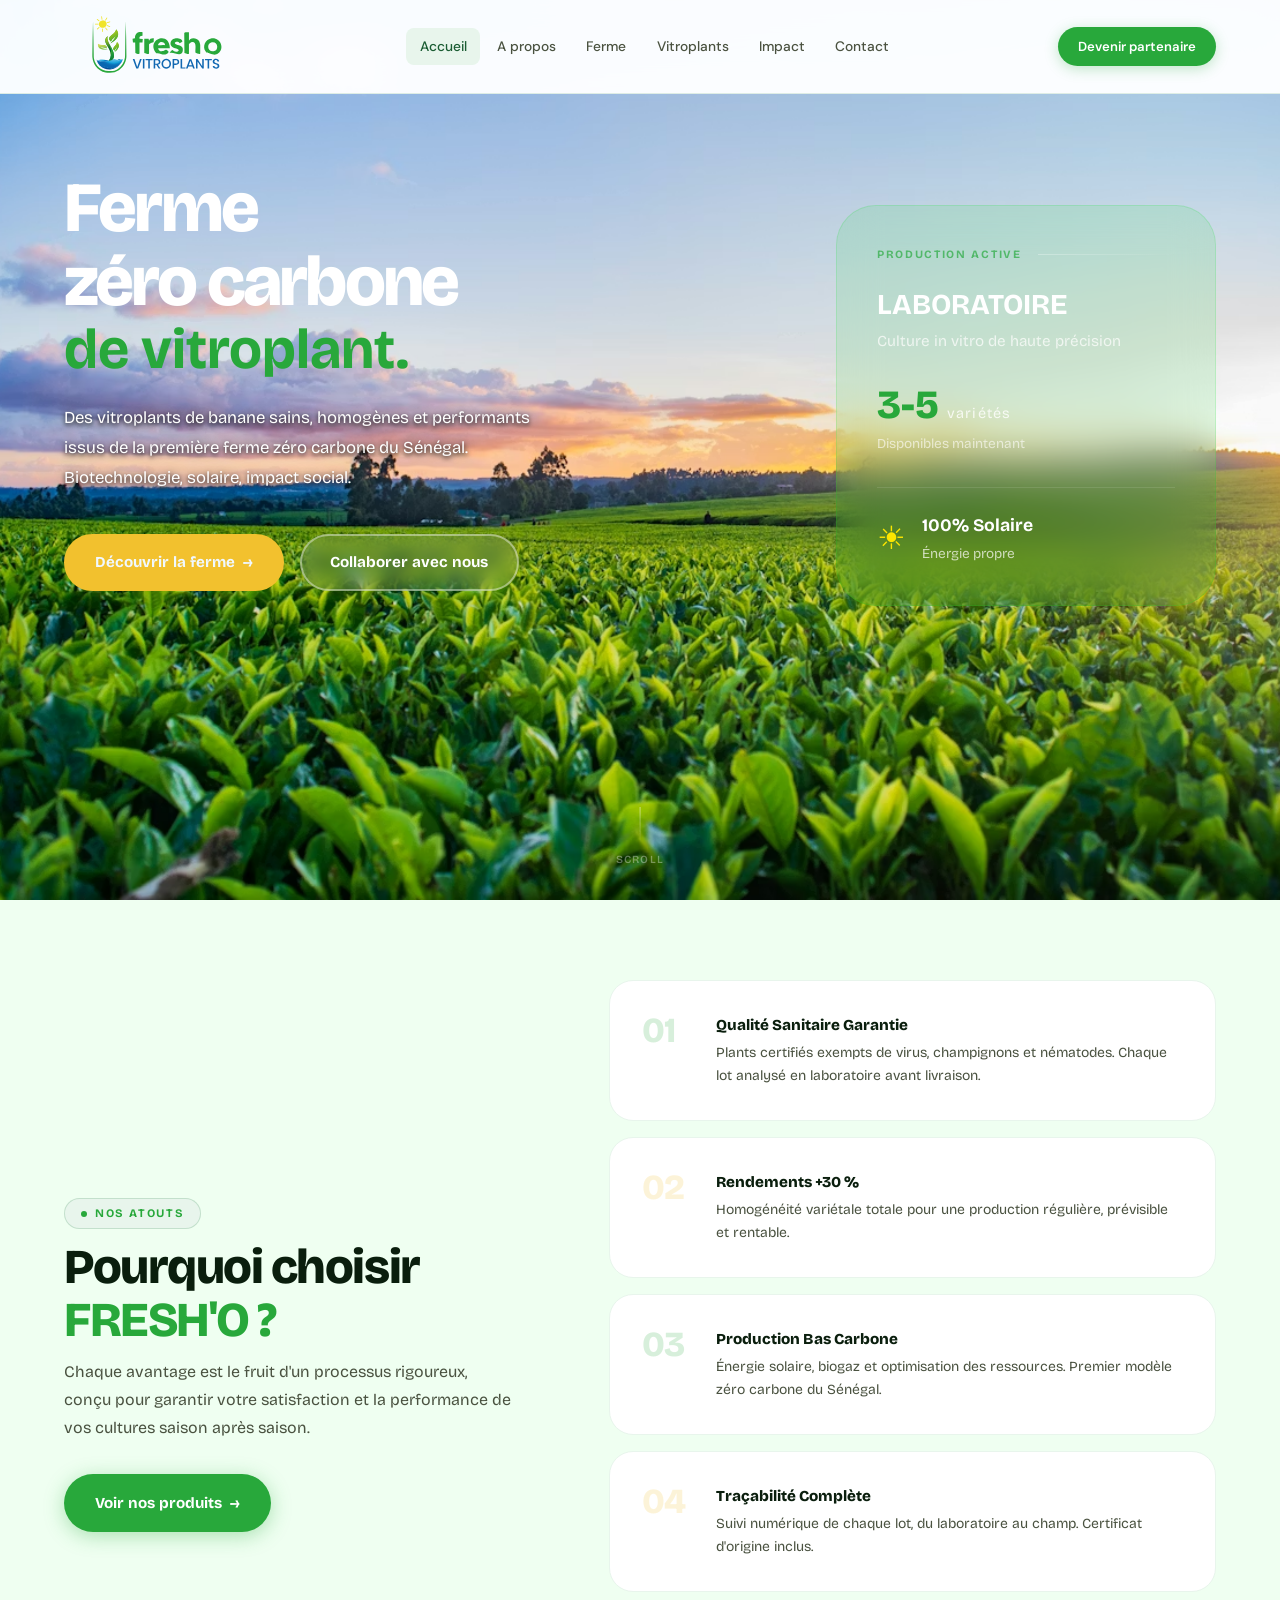
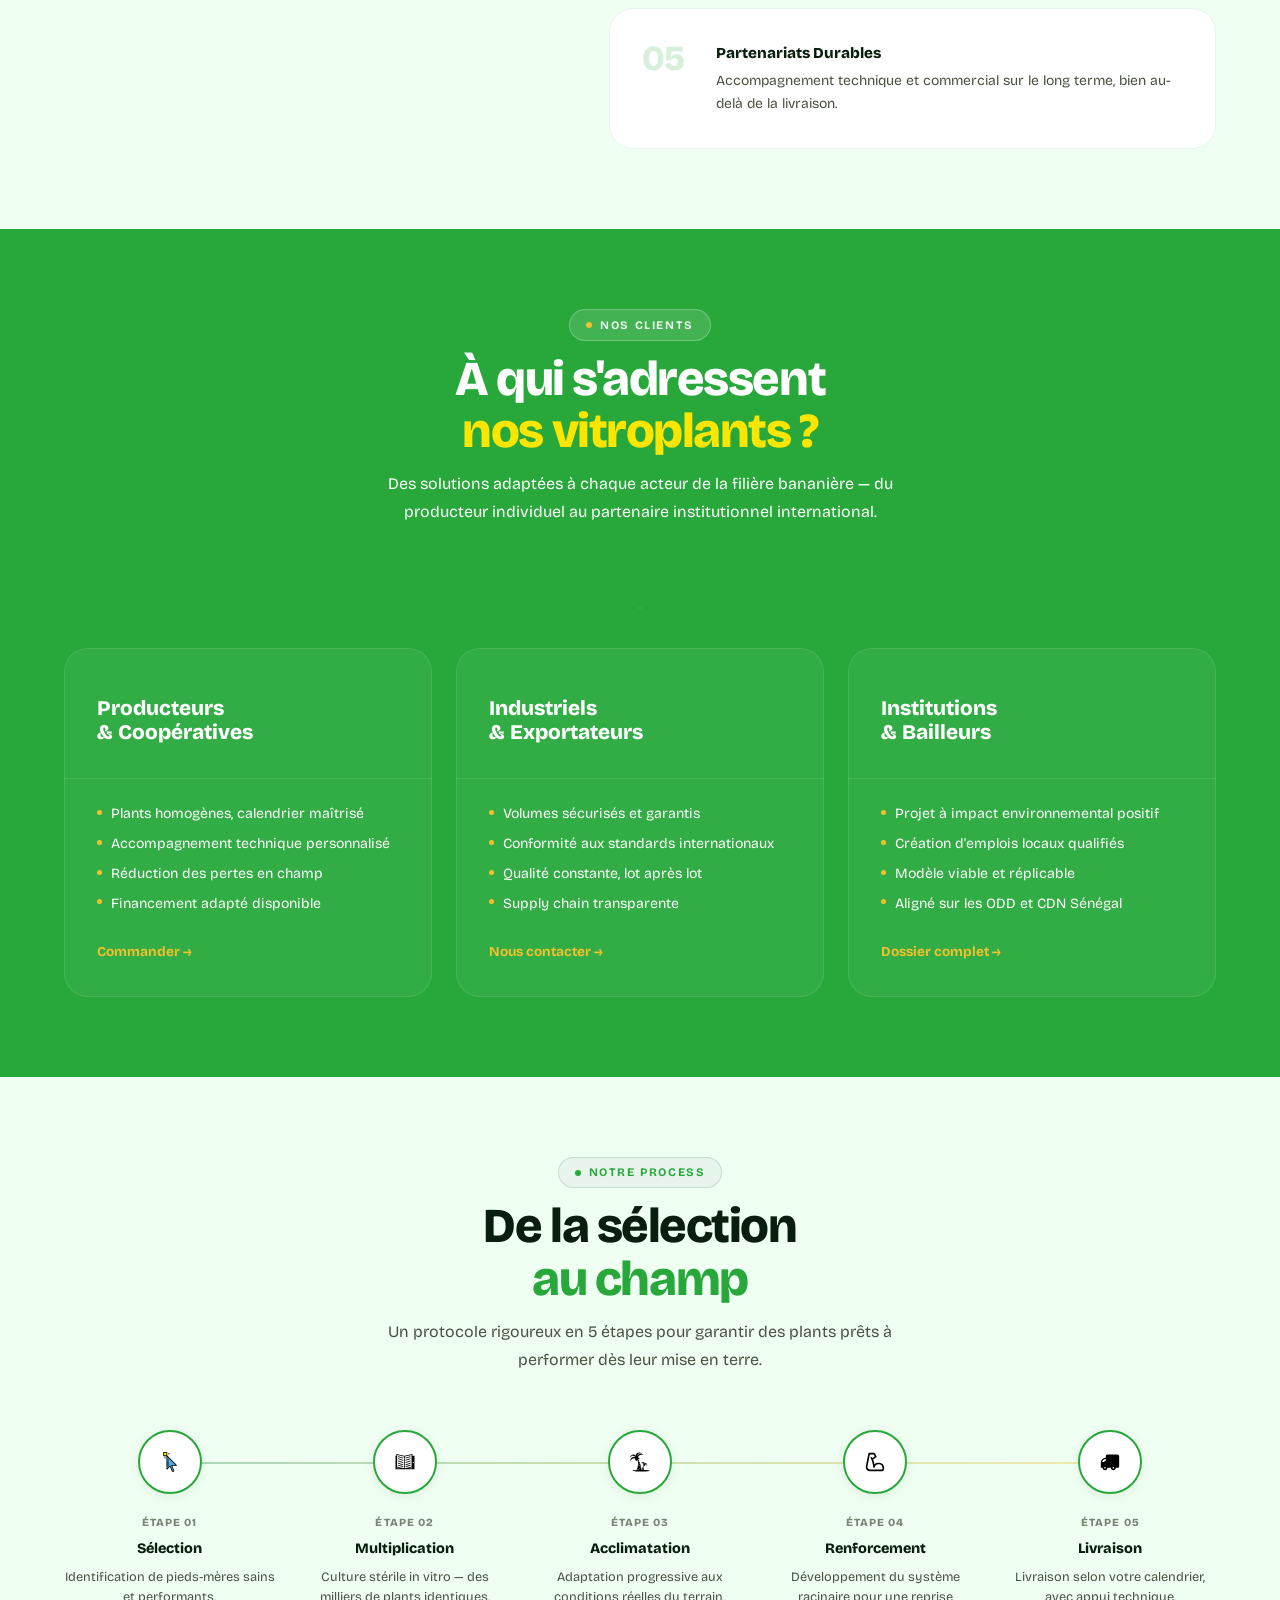
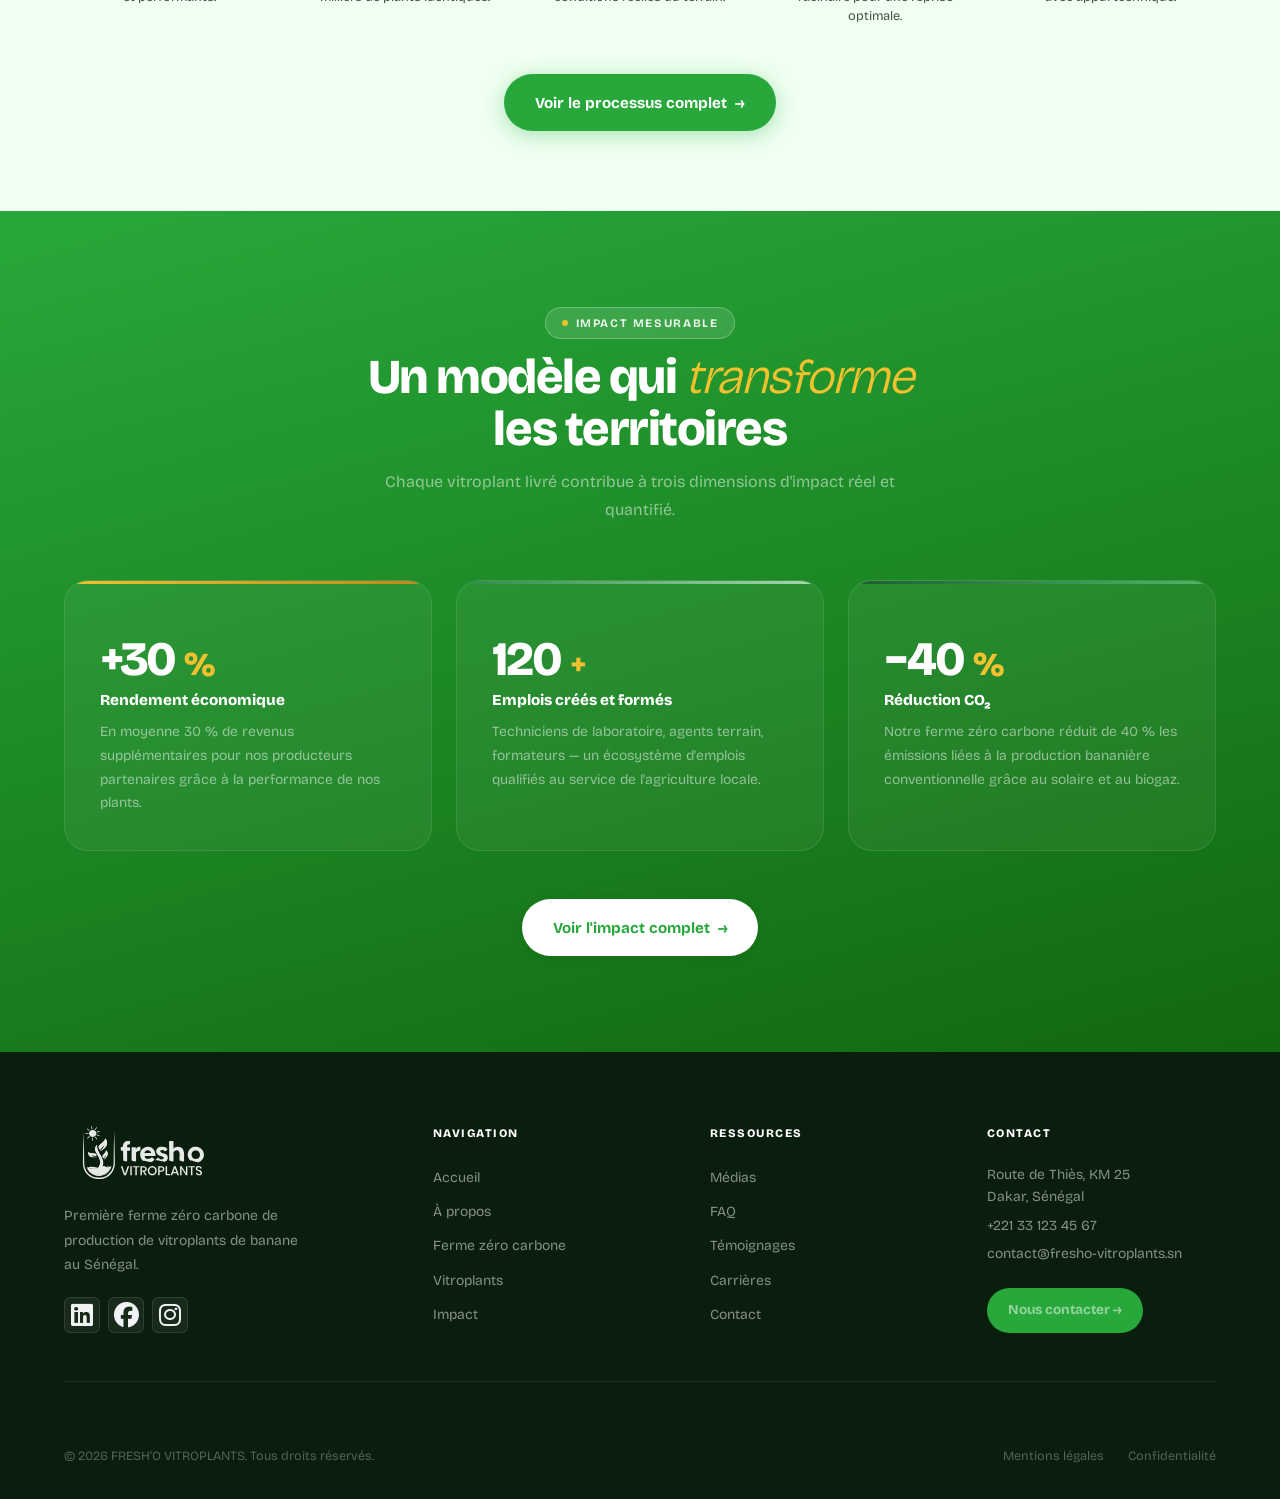
==== commit 534b2bfd: "Mes modifs" ====
--- a/index.html
+++ b/index.html
@@ -1,4 +1,4 @@
-<!doctype html>
+﻿<!doctype html>
 <html lang="fr">
   <head>
     <meta charset="UTF-8" />
@@ -18,12 +18,13 @@
       rel="stylesheet"
     />
     <link rel="stylesheet" href="style.css" />
+    <link rel="stylesheet" href="components/navbar.css" />
   </head>
   <body>
     <!-- NAVBAR -->
     <!-- Appeler le composant navbar -->
     <div id="navbar-container"></div>
-    <script src="components/navbar.js"></script>
+    <script src="components/navbar.js" defer></script>
     <!-- HÉROS -->
     <header class="hero">
       <div class="hero-grille">
@@ -670,57 +671,6 @@
         }
       });
 
-      // 
-      document.addEventListener("DOMContentLoaded", function () {
-        const navbar = document.querySelector(".navbar");
-        const navInner = document.querySelector(".navbar-inner");
-        const navLiens = document.querySelector(".nav-liens");
-
-        if (!navInner || !navLiens) return;
-
-        const toggle = document.createElement("button");
-        toggle.className = "nav-toggle";
-        toggle.setAttribute("aria-label", "Ouvrir le menu");
-        toggle.setAttribute("aria-expanded", "false");
-        toggle.innerHTML = "<span></span><span></span><span></span>";
-        navInner.appendChild(toggle);
-
-        function openMenu() {
-          navLiens.classList.add("open");
-          toggle.classList.add("active");
-          toggle.setAttribute("aria-expanded", "true");
-          document.body.style.overflow = "hidden";
-        }
-
-        function closeMenu() {
-          navLiens.classList.remove("open");
-          toggle.classList.remove("active");
-          toggle.setAttribute("aria-expanded", "false");
-          document.body.style.overflow = "";
-        }
-
-        toggle.addEventListener("click", function (e) {
-          e.stopPropagation();
-          navLiens.classList.contains("open") ? closeMenu() : openMenu();
-        });
-
-        navLiens.querySelectorAll(".nav-lien").forEach(function (link) {
-          link.addEventListener("click", closeMenu);
-        });
-
-        document.addEventListener("click", function (e) {
-          if (!navbar.contains(e.target)) closeMenu();
-        });
-
-        document.addEventListener("keydown", function (e) {
-          if (e.key === "Escape") closeMenu();
-        });
-
-        window.addEventListener("scroll", function () {
-          if (navbar) navbar.classList.toggle("scrolled", window.scrollY > 50);
-        });
-      });
-
       // Fonctionnalité des tabs de programmes
       document.addEventListener("DOMContentLoaded", function () {
         const tabs = document.querySelectorAll(".tab-programme");
--- a/style.css
+++ b/style.css
@@ -314,143 +314,7 @@
   margin-right: auto;
 }
 
-/* ================================================
-   6. NAVBAR
-   ================================================ */
-.navbar {
-  position: fixed;
-  top: 0;
-  left: 0;
-  right: 0;
-  z-index: 100;
-  padding: 1rem 0;
-  background: rgba(255, 255, 255, 0.96);
-  backdrop-filter: blur(16px) saturate(160%);
-  -webkit-backdrop-filter: blur(16px) saturate(160%);
-  border-bottom: 1px solid rgba(46, 139, 74, 0.1);
-  transition:
-    padding var(--tr),
-    box-shadow var(--tr);
-}
-.navbar.scrolled {
-  padding: 0.65rem 0;
-  box-shadow: 0 4px 30px rgba(0, 0, 0, 0.08);
-}
-
-.navbar-inner {
-  display: flex;
-  align-items: center;
-  gap: 1.5rem;
-  max-width: 1200px;
-  margin: 0 auto;
-  padding: 0 1.5rem;
-}
-
-.marque {
-  display: flex;
-  align-items: center;
-  flex-shrink: 0;
-}
-
-/* Nouveau style pour le logo header */
-img.logo-header {
-  height: 200px !important;
-  width: auto !important;
-  max-height: 64px !important;
-  max-width: none !important;
-  display: block !important;
-  min-height: 64px !important;
-}
-
-.nav-liens {
-  display: flex;
-  align-items: center;
-  gap: 0.1rem;
-  flex: 1;
-  justify-content: center;
-  list-style: none;
-}
-
-.nav-lien {
-  font-size: 0.83rem;
-  font-weight: 600;
-  color: var(--gris-chaud);
-  padding: 0.4rem 0.8rem;
-  border-radius: var(--rayon-sm);
-  transition:
-    color var(--tr),
-    background var(--tr);
-  display: block;
-}
-.nav-lien:hover,
-.nav-lien.actif {
-  color: var(--vert-jungle);
-  background: var(--vert-pale);
-}
-
-.btn-nav {
-  display: inline-flex;
-  align-items: center;
-  gap: 0.4rem;
-  background: var(--vert-foret);
-  color: var(--blanc);
-  padding: 0.55rem 1.3rem;
-  border-radius: var(--rayon-full);
-  font-size: 0.82rem;
-  font-weight: 700;
-  box-shadow: 0 3px 14px rgba(40, 168, 59, 0.3);
-  transition:
-    background var(--tr),
-    transform var(--tr);
-  flex-shrink: 0;
-  white-space: nowrap;
-}
-.btn-nav:hover {
-  background: var(--vert-jungle);
-  transform: translateY(-1px);
-}
-
-/* Burger */
-.nav-toggle {
-  display: none;
-  flex-direction: column;
-  justify-content: center;
-  gap: 5px;
-  background: var(--vert-pale);
-  border: 1.5px solid rgba(46, 139, 74, 0.2);
-  border-radius: var(--rayon-sm);
-  cursor: pointer;
-  padding: 8px 10px;
-  margin-left: auto;
-  flex-shrink: 0;
-  width: 42px;
-  height: 38px;
-  transition: background var(--tr);
-}
-.nav-toggle:hover {
-  background: #d0ecd4;
-}
-.nav-toggle span {
-  display: block;
-  width: 20px;
-  height: 2px;
-  background: var(--vert-foret);
-  border-radius: 2px;
-  transition:
-    transform var(--tr),
-    opacity var(--tr);
-  transform-origin: center;
-}
-.nav-toggle.active span:nth-child(1) {
-  transform: rotate(45deg) translate(4px, 4px);
-}
-.nav-toggle.active span:nth-child(2) {
-  opacity: 0;
-  transform: scaleX(0);
-}
-.nav-toggle.active span:nth-child(3) {
-  transform: rotate(-45deg) translate(4px, -4px);
-}
+/* Navbar styles are centralized in components/navbar.css */
 
 /* ================================================
    7. HERO
@@ -2231,73 +2095,6 @@
    19. RESPONSIVE â€” MOBILE (â‰¤768px)
    ================================================ */
 @media (max-width: 768px) {
-  /* ---- Navbar ---- */
-  .nav-liens {
-    display: none;
-  }
-  .btn-nav {
-    display: none;
-  }
-
-  /* Logo plus petit sur mobile pour ne pas Ãªtre cachÃ© par le menu burger */
-  img.logo-header {
-    height: 48px !important;
-    width: auto !important;
-    max-height: 48px !important;
-  }
-
-  .nav-toggle {
-    display: flex !important;
-    margin-left: auto;
-  }
-
-  .navbar-inner {
-    flex-wrap: nowrap;
-    justify-content: space-between;
-  }
-
-  .nav-liens.open {
-    display: flex !important;
-    position: fixed;
-    top: 80px;
-    left: 0;
-    right: 0;
-    background: rgba(255, 255, 255, 0.99);
-    backdrop-filter: blur(20px);
-    -webkit-backdrop-filter: blur(20px);
-    flex-direction: column;
-    padding: 1rem 1.5rem 1.5rem;
-    gap: 0;
-    border-bottom: 3px solid var(--vert-pale);
-    box-shadow: 0 12px 40px rgba(0, 0, 0, 0.15);
-    z-index: 9999;
-    list-style: none;
-  }
-  
-  .navbar.scrolled .nav-liens.open {
-    top: 70px;
-  }
-  .nav-liens.open li {
-    width: 100%;
-  }
-  .nav-liens.open .nav-lien {
-    display: block;
-    padding: 0.9rem 1rem;
-    font-size: 0.95rem;
-    font-weight: 600;
-    color: var(--encre);
-    border-bottom: 1px solid var(--vert-pale);
-  }
-  .nav-liens.open li:last-child .nav-lien {
-    border-bottom: none;
-  }
-  .nav-liens.open .nav-lien:hover,
-  .nav-liens.open .nav-lien.actif {
-    background: var(--vert-pale);
-    color: var(--vert-jungle);
-    border-radius: var(--rayon-sm);
-  }
-
   /* ---- Sections ---- */
   .section {
     padding: 3.5rem 0;
--- a/components/navbar.css
+++ b/components/navbar.css
@@ -0,0 +1,218 @@
+@import url("https://fonts.googleapis.com/css2?family=DM+Sans:wght@400;500;600;700&display=swap");
+
+/* Single source of truth for navbar styles */
+:root {
+  --navbar-bg: rgba(255, 255, 255, 0.96);
+  --navbar-border: rgba(46, 139, 74, 0.14);
+  --navbar-shadow: 0 4px 30px rgba(0, 0, 0, 0.08);
+  --navbar-text: #4a5240;
+  --navbar-text-active: #1a5c32;
+  --navbar-active-bg: #e8f5ec;
+  --navbar-btn-bg: #28a83b;
+  --navbar-btn-bg-hover: #1a5c32;
+  --navbar-btn-text: #ffffff;
+  --navbar-toggle-bg: #e8f5ec;
+  --navbar-toggle-border: rgba(46, 139, 74, 0.24);
+  --navbar-z: 1000;
+  --navbar-radius-sm: 8px;
+  --navbar-radius-full: 9999px;
+  --navbar-transition: 0.28s cubic-bezier(0.4, 0, 0.2, 1);
+}
+
+.navbar {
+  position: fixed;
+  top: 0;
+  left: 0;
+  right: 0;
+  z-index: var(--navbar-z);
+  padding: 0.9rem 0;
+  background: var(--navbar-bg);
+  border-bottom: 1px solid var(--navbar-border);
+  backdrop-filter: blur(16px) saturate(160%);
+  -webkit-backdrop-filter: blur(16px) saturate(160%);
+  font-family: "DM Sans", sans-serif !important;
+  -webkit-font-smoothing: antialiased;
+  -moz-osx-font-smoothing: grayscale;
+  transition:
+    padding var(--navbar-transition),
+    box-shadow var(--navbar-transition);
+}
+
+.navbar.scrolled {
+  padding: 0.65rem 0;
+  box-shadow: var(--navbar-shadow);
+}
+
+.navbar-inner {
+  max-width: 1200px;
+  margin: 0 auto;
+  padding: 0 1.5rem;
+  display: flex;
+  align-items: center;
+  gap: 1rem;
+}
+
+.marque {
+  display: inline-flex;
+  align-items: center;
+  flex-shrink: 0;
+  min-height: 64px;
+}
+
+.logo-header {
+  width: clamp(132px, 17vw, 187px);
+  aspect-ratio: 831.25 / 356.25;
+  height: auto;
+  max-height: 64px;
+  display: block;
+}
+
+.nav-liens {
+  list-style: none;
+  margin: 0;
+  padding: 0;
+  display: flex;
+  align-items: center;
+  gap: 0.2rem;
+  flex: 1;
+  justify-content: center;
+}
+
+.nav-lien {
+  display: block;
+  font-size: 0.86rem;
+  font-weight: 500;
+  color: var(--navbar-text);
+  padding: 0.45rem 0.85rem;
+  border-radius: var(--navbar-radius-sm);
+  transition:
+    color var(--navbar-transition),
+    background var(--navbar-transition);
+  text-decoration: none;
+}
+
+.nav-lien:hover,
+.nav-lien.actif {
+  color: var(--navbar-text-active);
+  background: var(--navbar-active-bg);
+}
+
+.btn-nav {
+  display: inline-flex;
+  align-items: center;
+  gap: 0.35rem;
+  white-space: nowrap;
+  flex-shrink: 0;
+  background: var(--navbar-btn-bg);
+  color: var(--navbar-btn-text);
+  padding: 0.55rem 1.25rem;
+  border-radius: var(--navbar-radius-full);
+  font-size: 0.82rem;
+  font-weight: 600;
+  box-shadow: 0 3px 14px rgba(40, 168, 59, 0.28);
+  transition:
+    background var(--navbar-transition),
+    transform var(--navbar-transition);
+  text-decoration: none;
+}
+
+.btn-nav:hover {
+  background: var(--navbar-btn-bg-hover);
+  transform: translateY(-1px);
+}
+
+.nav-toggle {
+  display: none;
+  margin-left: auto;
+  width: 42px;
+  height: 38px;
+  padding: 8px 10px;
+  border-radius: var(--navbar-radius-sm);
+  border: 1px solid var(--navbar-toggle-border);
+  background: var(--navbar-toggle-bg);
+  font-family: "DM Sans", sans-serif !important;
+  cursor: pointer;
+  flex-direction: column;
+  justify-content: center;
+  gap: 5px;
+}
+
+.nav-toggle span {
+  display: block;
+  width: 20px;
+  height: 2px;
+  border-radius: 2px;
+  background: #1a5c32;
+  transform-origin: center;
+  transition:
+    transform var(--navbar-transition),
+    opacity var(--navbar-transition);
+}
+
+.nav-toggle.active span:nth-child(1) {
+  transform: rotate(45deg) translate(4px, 4px);
+}
+
+.nav-toggle.active span:nth-child(2) {
+  opacity: 0;
+  transform: scaleX(0);
+}
+
+.nav-toggle.active span:nth-child(3) {
+  transform: rotate(-45deg) translate(4px, -4px);
+}
+
+@media (max-width: 768px) {
+  .marque {
+    min-height: 48px;
+  }
+
+  .logo-header {
+    width: clamp(112px, 42vw, 150px);
+    max-height: 48px;
+  }
+
+  .btn-nav {
+    display: none;
+  }
+
+  .nav-toggle {
+    display: flex;
+  }
+
+  .nav-liens {
+    display: none;
+  }
+
+  .nav-liens.open {
+    display: flex;
+    position: fixed;
+    top: 76px;
+    left: 0;
+    right: 0;
+    z-index: calc(var(--navbar-z) + 1);
+    flex-direction: column;
+    gap: 0;
+    padding: 0.9rem 1.5rem 1.2rem;
+    background: rgba(255, 255, 255, 0.99);
+    border-bottom: 2px solid var(--navbar-active-bg);
+    box-shadow: 0 12px 40px rgba(0, 0, 0, 0.14);
+  }
+
+  .navbar.scrolled .nav-liens.open {
+    top: 66px;
+  }
+
+  .nav-liens.open li {
+    width: 100%;
+  }
+
+  .nav-liens.open .nav-lien {
+    padding: 0.9rem 1rem;
+    border-bottom: 1px solid var(--navbar-active-bg);
+  }
+
+  .nav-liens.open li:last-child .nav-lien {
+    border-bottom: none;
+  }
+}
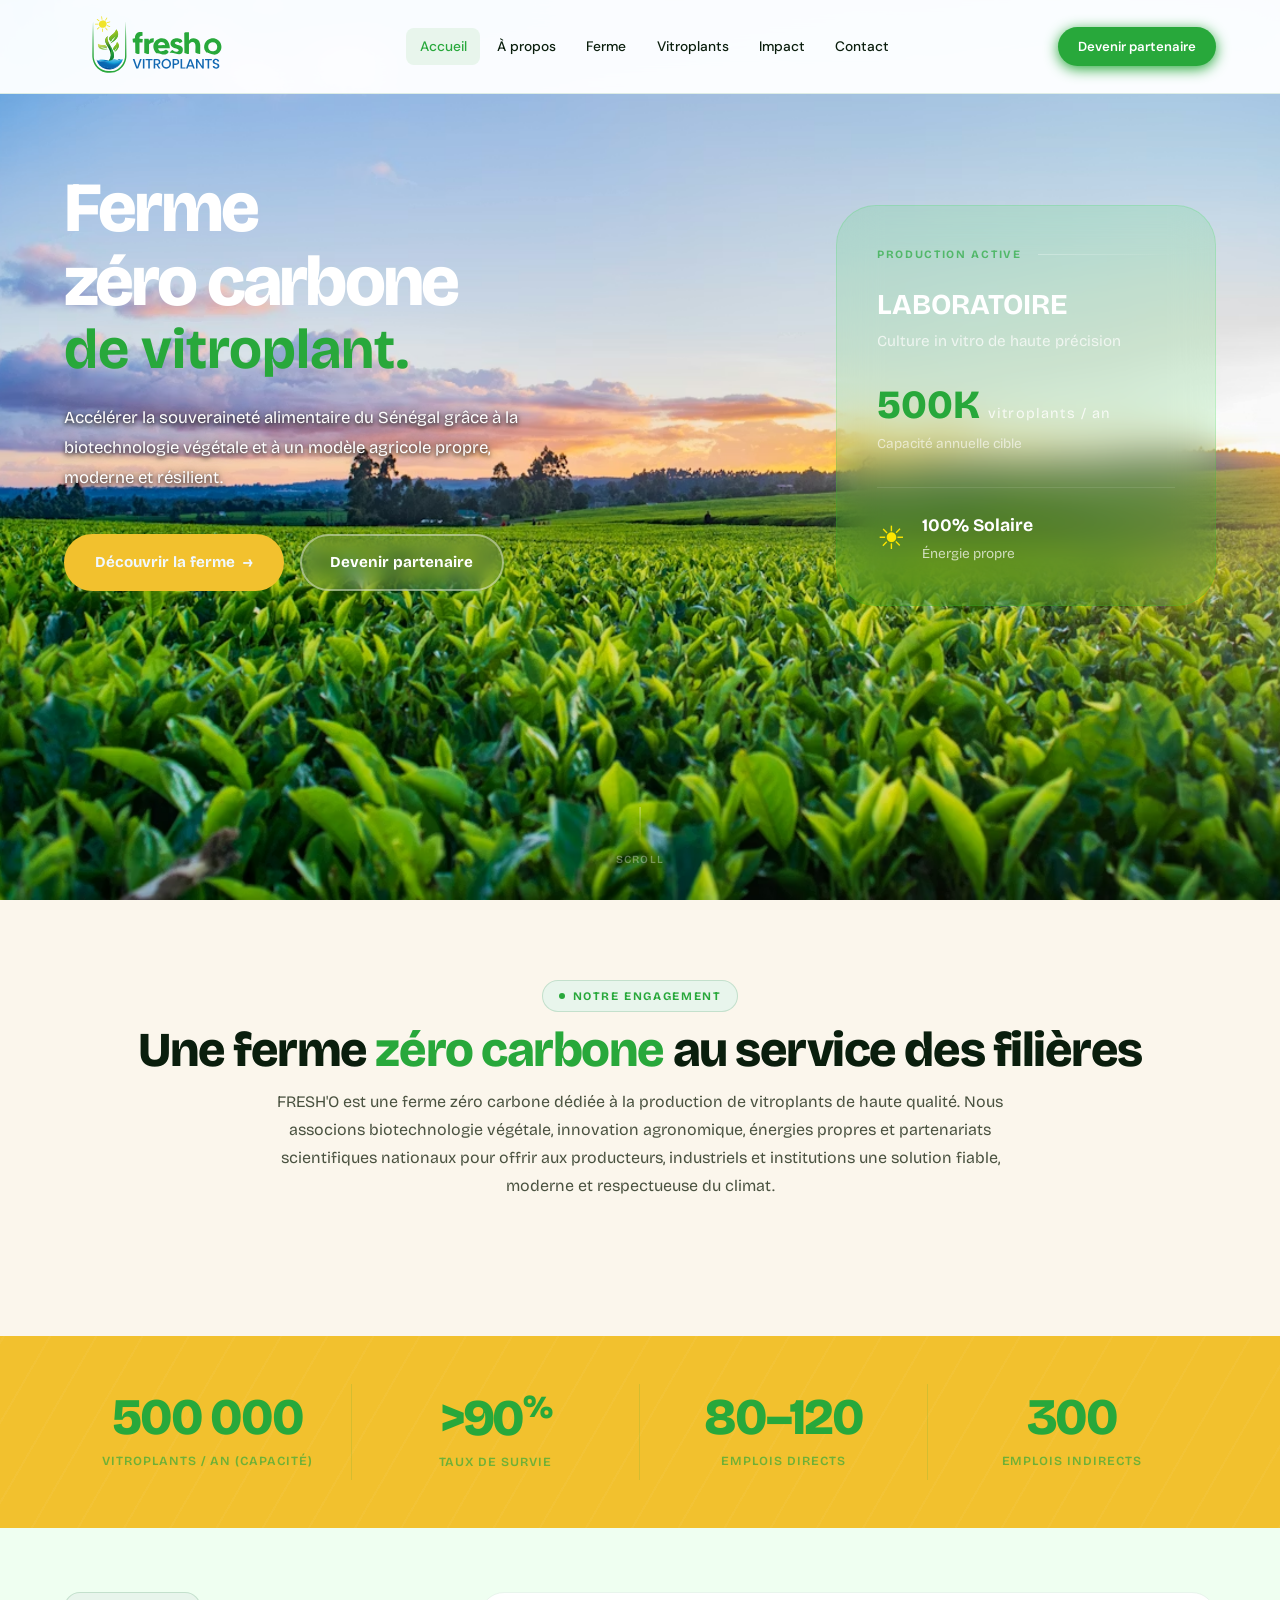
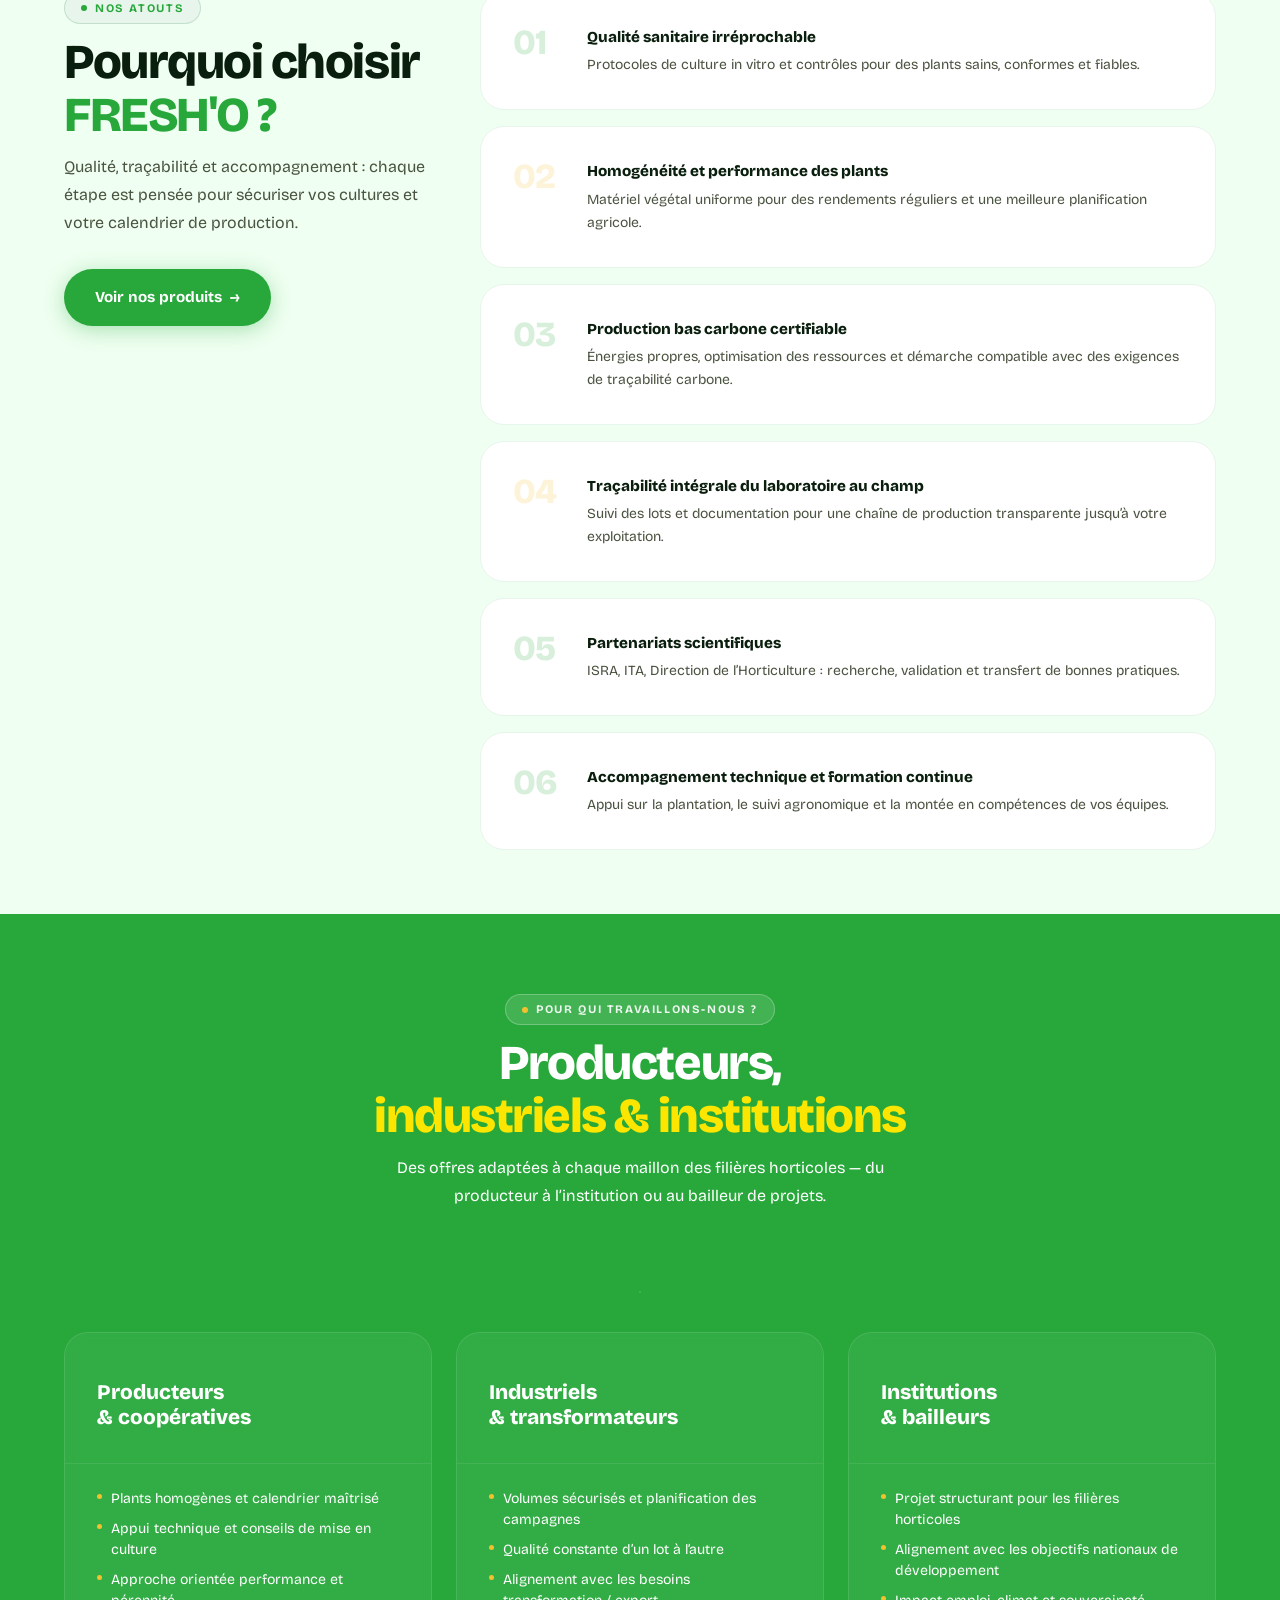
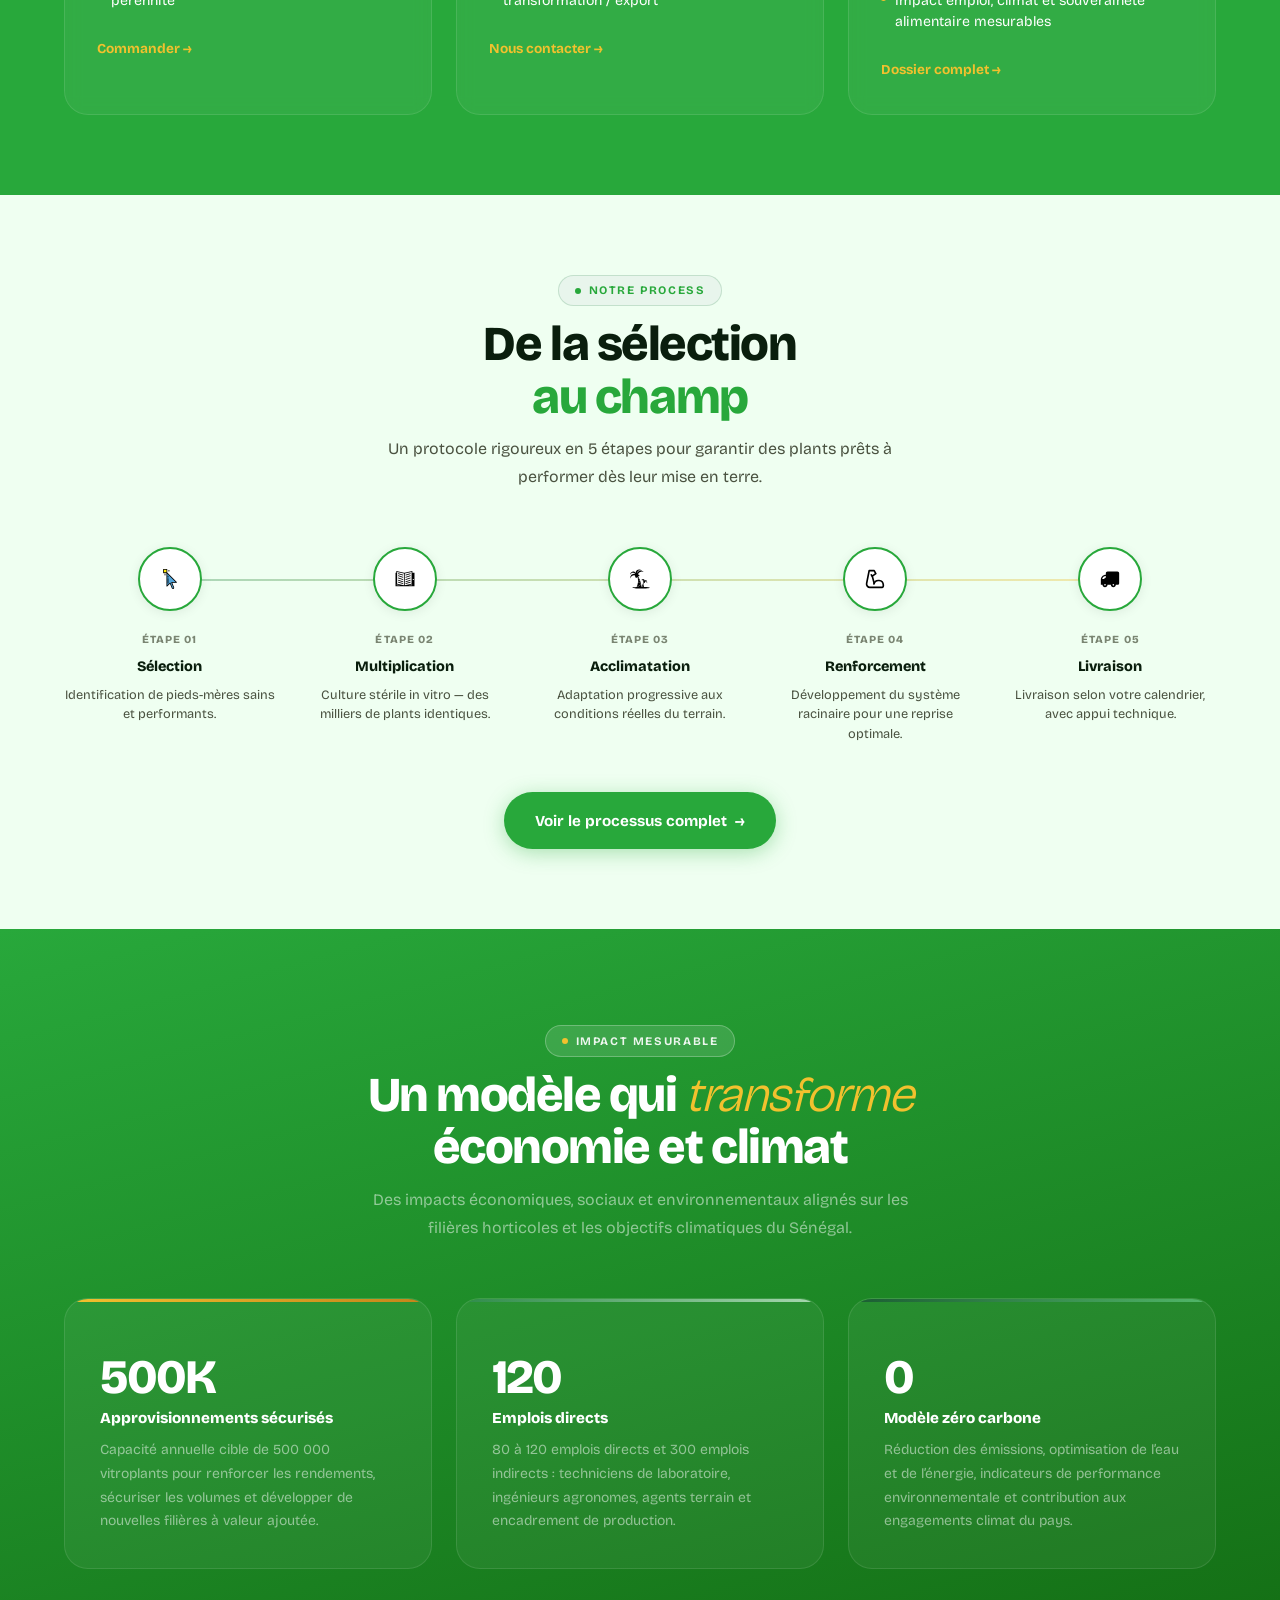
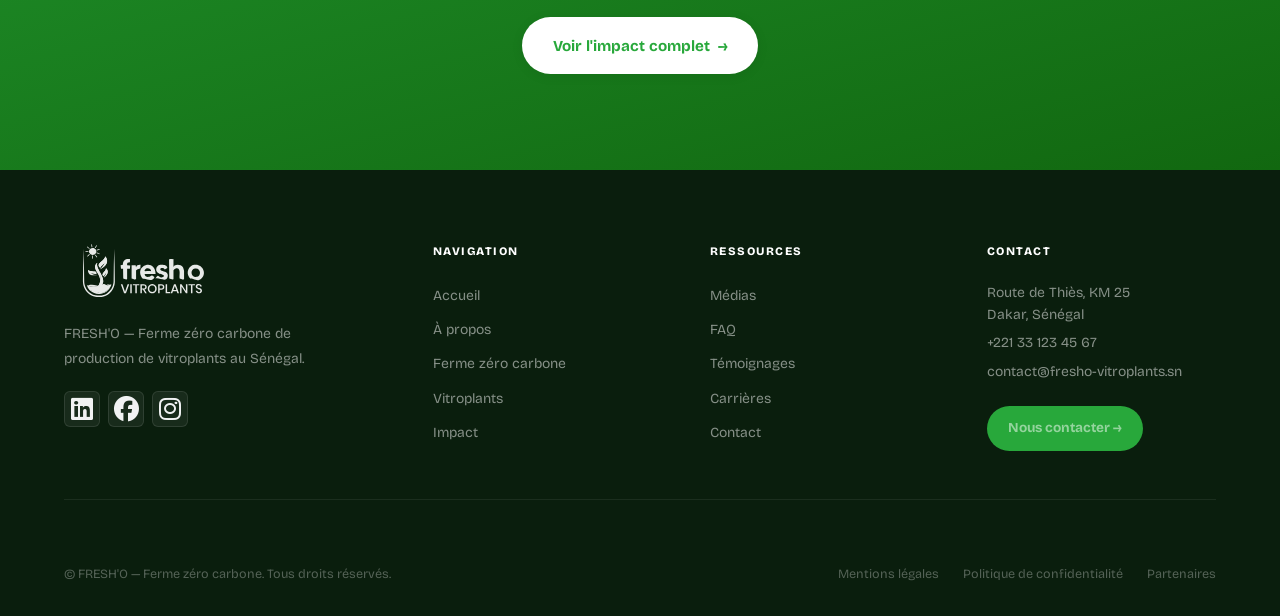
==== commit f04a2919: "Modifications" ====
--- a/index.html
+++ b/index.html
@@ -3,10 +3,10 @@
   <head>
     <meta charset="UTF-8" />
     <meta name="viewport" content="width=device-width, initial-scale=1.0" />
-    <title>Fresh'O Vitroplants - Agriculture Durable au Sénégal</title>
+    <title>FRESH'O — Ferme zéro carbone de production de vitroplants</title>
     <meta
       name="description"
-      content="Leader sénégalais en vitroplants zéro carbone. Solutions agricoles durables pour l'avenir de l'Afrique."
+      content="FRESH'O : ferme zéro carbone dédiée aux vitroplants de haute qualité au Sénégal. Biotechnologie végétale, filières horticoles et souveraineté alimentaire."
     />
     <link rel="preconnect" href="https://fonts.gstatic.com" crossorigin />
     <link
@@ -37,16 +37,14 @@
             <span class="ligne-verte" style="color: #28A83B;">de vitroplant.</span>
           </h1>
           <p class="hero-sous-titre">
-            Des vitroplants de banane sains, homogènes et performants issus de
-            la première ferme zéro carbone du Sénégal. Biotechnologie, solaire,
-            impact social.
+            Accélérer la souveraineté alimentaire du Sénégal grâce à la biotechnologie végétale et à un modèle agricole propre, moderne et résilient.
           </p>
           <div class="hero-actions">
             <a href="ferme-zero-carbone.html" class="btn btn-banane" style="color: aliceblue;"
               >Découvrir la ferme <span class="fleche">→</span></a
             >
             <a href="contact-partenaires.html" class="btn btn-fantome"
-              >Collaborer avec nous</a
+              >Devenir partenaire</a
             >
           </div>
         </div>
@@ -61,10 +59,10 @@
           <div class="overlay-desc" >Culture in vitro de haute précision</div>
           <div class="overlay-chiffres">
             <div class="overlay-chiffre">
-              <span class="chiffre-valeur" style="color: #28A83B;">3-5</span>
-              <span class="chiffre-label">variétés</span>
-            </div>
-            <div class="overlay-chiffre-texte">Disponibles maintenant</div>
+              <span class="chiffre-valeur" style="color: #28A83B;">500K</span>
+              <span class="chiffre-label">vitroplants / an</span>
+            </div>
+            <div class="overlay-chiffre-texte">Capacité annuelle cible</div>
           </div>
           <div class="overlay-energie">
             <div class="energie-icone" style="color: #fce600;">☀</div>
@@ -83,43 +81,54 @@
       </div>
     </header>
 
-    <!-- RUBAN CHIFFRES
+    <section class="section section-engagement">
+      <div class="container">
+        <div class="entete-section centre">
+          <span class="etiquette" style="color: #28a83b">Notre engagement</span>
+          <h2 class="titre-section" style="text-align: center">
+            Une ferme <p style="color: #28a83b; display: inline">zéro carbone</p> au service des filières
+          </h2>
+          <p class="desc-section" style="max-width: 48rem; margin-left: auto; margin-right: auto">
+            FRESH'O est une ferme zéro carbone dédiée à la production de vitroplants de haute qualité. Nous associons biotechnologie végétale, innovation agronomique, énergies propres et partenariats scientifiques nationaux pour offrir aux producteurs, industriels et institutions une solution fiable, moderne et respectueuse du climat.
+          </p>
+        </div>
+      </div>
+    </section>
+
     <section class="ruban-chiffres">
       <div class="container">
         <div class="ruban-grille">
           <div class="ruban-col">
-            <div class="ruban-nombre">500K<sup>+</sup></div>
-            <div class="ruban-label">Vitroplants produits par an</div>
+            <div class="ruban-nombre">500&nbsp;000</div>
+            <div class="ruban-label">Vitroplants / an (capacité)</div>
           </div>
           <div class="ruban-col">
-            <div class="ruban-nombre">95<sup>%</sup></div>
+            <div class="ruban-nombre">&gt;90<sup>%</sup></div>
             <div class="ruban-label">Taux de survie</div>
           </div>
           <div class="ruban-col">
-            <div class="ruban-nombre">−40<sup>%</sup></div>
-            <div class="ruban-label">Émissions CO₂</div>
+            <div class="ruban-nombre">80–120</div>
+            <div class="ruban-label">Emplois directs</div>
           </div>
           <div class="ruban-col">
-            <div class="ruban-nombre">3–5</div>
-            <div class="ruban-label">Variétés certifiées</div>
-          </div>
-        </div>
-      </div>
-    </section> -->
+            <div class="ruban-nombre">300</div>
+            <div class="ruban-label">Emplois indirects</div>
+          </div>
+        </div>
+      </div>
+    </section>
 
     <!-- POURQUOI FRESH'O -->
     <section class="section section-atouts">
       <div class="container">
         <div class="atouts-layout">
           <div class="atouts-gauche">
-            <span class="etiquette" style="color: #28A83B;">Nos Atouts</span>
+            <span class="etiquette" style="color: #28A83B;">Nos atouts</span>
             <h2 class="titre-section">
               Pourquoi choisir<br /><p style="color: #28A83B;">FRESH'O ?</p>
             </h2>
             <p class="desc-section">
-              Chaque avantage est le fruit d'un processus rigoureux, conçu pour
-              garantir votre satisfaction et la performance de vos cultures
-              saison après saison.
+              Qualité, traçabilité et accompagnement : chaque étape est pensée pour sécuriser vos cultures et votre calendrier de production.
             </p>
             <a href="vitroplants.html" class="btn btn-primaire"
               >Voir nos produits <span class="fleche">→</span></a
@@ -129,50 +138,54 @@
             <div class="item-atout">
               <div class="atout-num">01</div>
               <div class="atout-corps">
-                <h4>Qualité Sanitaire Garantie</h4>
+                <h4>Qualité sanitaire irréprochable</h4>
                 <p>
-                  Plants certifiés exempts de virus, champignons et nématodes.
-                  Chaque lot analysé en laboratoire avant livraison.
+                  Protocoles de culture in vitro et contrôles pour des plants sains, conformes et fiables.
                 </p>
               </div>
             </div>
             <div class="item-atout">
               <div class="atout-num">02</div>
               <div class="atout-corps">
-                <h4>Rendements +30 %</h4>
+                <h4>Homogénéité et performance des plants</h4>
                 <p>
-                  Homogénéité variétale totale pour une production régulière,
-                  prévisible et rentable.
+                  Matériel végétal uniforme pour des rendements réguliers et une meilleure planification agricole.
                 </p>
               </div>
             </div>
             <div class="item-atout">
               <div class="atout-num">03</div>
               <div class="atout-corps">
-                <h4>Production Bas Carbone</h4>
+                <h4>Production bas carbone certifiable</h4>
                 <p>
-                  Énergie solaire, biogaz et optimisation des ressources.
-                  Premier modèle zéro carbone du Sénégal.
+                  Énergies propres, optimisation des ressources et démarche compatible avec des exigences de traçabilité carbone.
                 </p>
               </div>
             </div>
             <div class="item-atout">
               <div class="atout-num">04</div>
               <div class="atout-corps">
-                <h4>Traçabilité Complète</h4>
+                <h4>Traçabilité intégrale du laboratoire au champ</h4>
                 <p>
-                  Suivi numérique de chaque lot, du laboratoire au champ.
-                  Certificat d'origine inclus.
+                  Suivi des lots et documentation pour une chaîne de production transparente jusqu’à votre exploitation.
                 </p>
               </div>
             </div>
             <div class="item-atout">
               <div class="atout-num">05</div>
               <div class="atout-corps">
-                <h4>Partenariats Durables</h4>
+                <h4>Partenariats scientifiques</h4>
                 <p>
-                  Accompagnement technique et commercial sur le long terme, bien
-                  au-delà de la livraison.
+                  ISRA, ITA, Direction de l’Horticulture : recherche, validation et transfert de bonnes pratiques.
+                </p>
+              </div>
+            </div>
+            <div class="item-atout">
+              <div class="atout-num">06</div>
+              <div class="atout-corps">
+                <h4>Accompagnement technique et formation continue</h4>
+                <p>
+                  Appui sur la plantation, le suivi agronomique et la montée en compétences de vos équipes.
                 </p>
               </div>
             </div>
@@ -187,13 +200,12 @@
       <div class="cibles-motif"></div>
       <div class="container">
         <div class="entete-section centre">
-          <span class="etiquette blanc">Nos Clients</span>
+          <span class="etiquette blanc">Pour qui travaillons-nous ?</span>
           <h2 class="titre-section">
-            À qui s'adressent<br /><p style="color: #fce600;">nos vitroplants ?</p>
+            Producteurs,<br /><p style="color: #fce600;">industriels & institutions</p>
           </h2>
           <p class="desc-section">
-            Des solutions adaptées à chaque acteur de la filière bananière — du
-            producteur individuel au partenaire institutionnel international.
+            Des offres adaptées à chaque maillon des filières horticoles — du producteur à l’institution ou au bailleur de projets.
           </p>
         </div>
         <div class="cibles-visuel">
@@ -207,14 +219,13 @@
           <div class="carte-cible">
             <div class="cible-entete">
               <span class="cible-emoji"></span>
-              <h3 class="cible-nom">Producteurs<br />& Coopératives</h3>
+              <h3 class="cible-nom">Producteurs<br />& coopératives</h3>
             </div>
             <div class="cible-corps">
               <ul class="liste-cible">
-                <li>Plants homogènes, calendrier maîtrisé</li>
-                <li>Accompagnement technique personnalisé</li>
-                <li>Réduction des pertes en champ</li>
-                <li>Financement adapté disponible</li>
+                <li>Plants homogènes et calendrier maîtrisé</li>
+                <li>Appui technique et conseils de mise en culture</li>
+                <li>Approche orientée performance et pérennité</li>
               </ul>
               <a href="contact-partenaires.html" class="cta-cible"
                 >Commander →</a
@@ -224,14 +235,13 @@
           <div class="carte-cible vedette">
             <div class="cible-entete">
               <span class="cible-emoji"></span>
-              <h3 class="cible-nom">Industriels<br />& Exportateurs</h3>
+              <h3 class="cible-nom">Industriels<br />& transformateurs</h3>
             </div>
             <div class="cible-corps">
               <ul class="liste-cible">
-                <li>Volumes sécurisés et garantis</li>
-                <li>Conformité aux standards internationaux</li>
-                <li>Qualité constante, lot après lot</li>
-                <li>Supply chain transparente</li>
+                <li>Volumes sécurisés et planification des campagnes</li>
+                <li>Qualité constante d’un lot à l’autre</li>
+                <li>Alignement avec les besoins transformation / export</li>
               </ul>
               <a href="contact-partenaires.html" class="cta-cible"
                 >Nous contacter →</a
@@ -241,14 +251,13 @@
           <div class="carte-cible">
             <div class="cible-entete">
               <span class="cible-emoji"></span>
-              <h3 class="cible-nom">Institutions<br />& Bailleurs</h3>
+              <h3 class="cible-nom">Institutions<br />& bailleurs</h3>
             </div>
             <div class="cible-corps">
               <ul class="liste-cible">
-                <li>Projet à impact environnemental positif</li>
-                <li>Création d'emplois locaux qualifiés</li>
-                <li>Modèle viable et réplicable</li>
-                <li>Aligné sur les ODD et CDN Sénégal</li>
+                <li>Projet structurant pour les filières horticoles</li>
+                <li>Alignement avec les objectifs nationaux de développement</li>
+                <li>Impact emploi, climat et souveraineté alimentaire mesurables</li>
               </ul>
               <a href="contact-partenaires.html" class="cta-cible"
                 >Dossier complet →</a
@@ -476,11 +485,10 @@
         <div class="entete-section centre">
           <span class="etiquette blanc">Impact Mesurable</span>
           <h2 class="titre-section">
-            Un modèle qui <em>transforme</em><br />les territoires
+            Un modèle qui <em>transforme</em><br />économie et climat
           </h2>
           <p class="desc-section">
-            Chaque vitroplant livré contribue à trois dimensions d'impact réel
-            et quantifié.
+            Des impacts économiques, sociaux et environnementaux alignés sur les filières horticoles et les objectifs climatiques du Sénégal.
           </p>
         </div>
         <div class="grille-impact">
@@ -488,150 +496,28 @@
             <div class="impact-emoji">
 
             </div>
-            <div class="impact-nombre">+30 <span> %</span></div>
-            <div class="impact-titre">Rendement économique</div>
+            <div class="impact-nombre">500K</div>
+            <div class="impact-titre">Approvisionnements sécurisés</div>
             <p class="impact-desc">
-              En moyenne 30 % de revenus supplémentaires pour nos producteurs
-              partenaires grâce à la performance de nos plants.
+              Capacité annuelle cible de 500&nbsp;000 vitroplants pour renforcer les rendements, sécuriser les volumes et développer de nouvelles filières à valeur ajoutée.
             </p>
           </div>
           <div class="carte-impact impact-social">
             <div class="impact-emoji">
-                <g id="SVGRepo_bgCarrier" stroke-width="0"></g>
-                <g
-                  id="SVGRepo_tracerCarrier"
-                  stroke-linecap="round"
-                  stroke-linejoin="round"
-                ></g>
-                <g id="SVGRepo_iconCarrier">
-                  <g>
-                    <g>
-                      <g>
-                        <path
-                          d="M314.773,348.629l-58.795-14.677l-2.347-9.451c40.256-7.189,61.12-19.328,62.08-19.904 c3.008-1.771,4.885-4.971,5.12-8.448c0.256-3.499-1.301-6.933-4.011-9.131c-0.277-0.213-27.413-23.104-27.413-101.952 c0-69.845-16.853-105.28-50.091-105.28h-3.541C224.491,69.077,215.147,64,192,64c-30.528,0-97.387,30.485-97.387,121.045 c0,78.869-27.136,101.739-27.264,101.845c-2.837,2.133-4.437,5.525-4.245,9.067c0.171,3.563,2.112,6.763,5.141,8.597 c0.939,0.555,21.632,12.779,62.144,19.989l-2.347,9.387l-58.795,14.699C28.459,358.805,0,395.285,0,437.333 C0,443.221,4.779,448,10.667,448h362.667c5.888,0,10.667-4.821,10.667-10.709C384,395.285,355.541,358.805,314.773,348.629z"
-                        ></path>
-                        <path
-                          d="M442.773,348.629l-58.795-14.677l-4.331-17.429c15.552-15.915,26.304-37.248,29.888-59.264 c9.195-3.264,16.128-11.499,17.365-21.632l3.947-31.531c0.939-7.467-1.365-14.976-6.315-20.629 c-2.411-2.773-5.376-4.992-8.64-6.528l1.301-26.667l5.184-5.205c9.557-10.197,17.536-27.563,1.173-52.565 c-12.373-18.901-33.259-28.48-62.059-28.48c-11.499,0-38.421,0-63.211,17.6c-4.245,3.029-5.696,8.725-3.371,13.397 c10.496,21.333,15.829,51.627,15.829,90.048c0,52.459,12.608,75.733,18.048,83.307c0.875,1.237,2.027,2.261,3.328,3.029 c8.576,4.971,12.736,12.928,13.035,25.045c0.235,8.853-5.269,15.829-9.92,20.117c-2.645,2.453-3.883,6.059-3.285,9.6 c0.576,3.563,2.944,6.571,6.229,8c40.789,17.963,67.157,58.453,67.157,103.168c0,5.888,4.779,10.667,10.667,10.667h85.333 c5.888,0,10.667-4.821,10.667-10.709C512,395.285,483.541,358.805,442.773,348.629z"
-                        ></path>
-                      </g>
-                    </g>
-                  </g>
-                </g>
-              </svg>
-            </div>
-            <div class="impact-nombre">120 <span> +</span></div>
-            <div class="impact-titre">Emplois créés et formés</div>
+            </div>
+            <div class="impact-nombre">120</div>
+            <div class="impact-titre">Emplois directs</div>
             <p class="impact-desc">
-              Techniciens de laboratoire, agents terrain, formateurs — un
-              écosystème d'emplois qualifiés au service de l'agriculture locale.
+              80 à 120 emplois directs et 300 emplois indirects : techniciens de laboratoire, ingénieurs agronomes, agents terrain et encadrement de production.
             </p>
           </div>
           <div class="carte-impact impact-env">
             <div class="impact-emoji">
-                <g id="SVGRepo_bgCarrier" stroke-width="0"></g>
-                <g
-                  id="SVGRepo_tracerCarrier"
-                  stroke-linecap="round"
-                  stroke-linejoin="round"
-                ></g>
-                <g id="SVGRepo_iconCarrier">
-                  <radialGradient
-                    id="IconifyId17ecdb2904d178eab8943"
-                    cx="43.972"
-                    cy="29.066"
-                    r="90.951"
-                    gradientTransform="matrix(.6257 .78 -.5815 .4665 33.359 -18.792)"
-                    gradientUnits="userSpaceOnUse"
-                  >
-                    <stop offset=".506" stop-color="#17a1f3"></stop>
-                    <stop offset=".767" stop-color="#1b7ffa"></stop>
-                    <stop offset=".962" stop-color="#1366f0"></stop>
-                    <stop offset="1" stop-color="#1160ee"></stop>
-                  </radialGradient>
-                  <path
-                    d="M3.14 64.68c.68 24.4 16.99 59.55 61.45 59.1c43.32-.44 60.76-36.3 59.4-62.06c-1.37-25.76-21.66-57.46-61.79-57.23c-40.14.22-59.8 33.96-59.06 60.19z"
-                    fill="url(#IconifyId17ecdb2904d178eab8943)"
-                  ></path>
-                  <path
-                    d="M63.03 4.48s-.45 1.27 2.17 2.07s4.01.85 5.88 1.71c1.87.85 2.99 2.19 5.66 3.58c2.67 1.39 3.58 1.71 4.06.75c.22-.43-.69-2.35-.69-2.35s.43-1.82-.21-2.46c-.54-.54-3.52-1.75-4.59-2.18c-1-.4-4.59-.84-6.31-.95c-4.22-.26-5.97-.17-5.97-.17z"
-                    fill="#ffffff"
-                  ></path>
-                  <path
-                    d="M49.06 49.8c.09.23.65 1.37 1.77 1.68c1.12.31 4.08.37 4.79.65c.72.28 2.46 1.18 2.93 1.46s2.3 1.82 2.74 1.96c1.03.34 1.62-.28 2.09-.12c.47.16.75 1.06 1.68 1.12c.56.04 1.28-.87 1.81-.97s3.24.12 3.3-.75c.06-.87-1.84-2.68-2.96-2.68c-.94 0-1.09.81-1.81.84c-.72.03-1.18-.75-2.02-.72c-.84.03-1.28.75-1.74.53c-.47-.22-5.48-3.67-6.79-4.05c-1.31-.37-4.73.09-5.2.22c-.46.15-.74.43-.59.83z"
-                    fill="#7add8a"
-                  ></path>
-                  <path
-                    d="M27.19 21.25c.75-1.82 1.93-4.57 3.53-6.34c1.61-1.77 4.36-4.23 4.36-4.23s4.9-2.57 12.29-4.49s14.54-1.7 14.54-1.7s-.62.58-.57.9c.05.32.05.86 1.34 1.34c1.28.48 3.85.8 4.55 1.61c.7.8.91 1.87.11 2.41s-2.25.37-3.64-.05c-1.39-.43-1.34-.48-1.5-.96c-.16-.48 1.39-.7 1.18-1.18c-.21-.48-.91-.27-1.71-.7c-.8-.43-1.38-.53-1.88-.32s-.99 1.27-1.21 1.8c-.22.53-.34.71-.56.87s-1.58.09-1.95.12c-.37.03-1.83.71-2.69 1.11c-.87.4-2.69.84-3.1 1.18c-.4.34-.77.9-.09 1.33s2.2.87 3.1 1.18c.9.31 2.48.34 2.69.62c.22.28.03 1.58.19 1.77c.15.19.74.96 1.11.9c.37-.06.9-1.49 1.11-1.92c.22-.43 1.7-.93 1.58-1.61c-.12-.68-.81-.81-.84-1.21c-.03-.4.46-1.24.43-1.46c-.03-.22.03-1.46.68-1.58c.65-.12 1.55.37 2.29.62s1.49-.03 2.63.74c1.15.77.9 1.36 1.46 1.39c.56.03.59-.9 1.33-1.02c.74-.12 2.14 1.27 3.9 2.32s4.15 2.51 4.86 3.53s.46 1.27 1.02 1.64s2.42 1.39 2.51 1.83c.09.43-.03 1.02-1.86.9s-2.6-.59-3.04-1.05c-.43-.46-.46-.9-.34-1.18c.12-.28.62-.31.62-.31s.28-1.15-.46-1.49c-.74-.34-1.46-.56-3.75-.19c-2.29.37-3.84.9-4.15 1.39c-.31.5-.03 1.11.37 1.11s1.86-.84 2.38-.68c.53.15 0 1.86.4 2.11c.4.25 1.61.12 2.26.15c.65.03 1.33-.06 1.67.46s-.59 1.02-1.46 1.39s-2.14 1.21-2.51 1.52c-.37.31-.99.59-1.24.06s.03-1.52.03-1.52s-2.11.84-2.45 1.24c-.34.4.19 1.64-.5 2.29c-.68.65-1.89.15-2.51.43c-.62.28-1.7 1.33-2.42 2.2c-.71.87-1.08 1.33-1.08 1.95c0 .62.68 1.24-.43 2.17c-1.11.93-1.7.71-2.69 1.18c-.99.46-2.48 1.33-3.07 2.63c-.59 1.3.15 3.9.28 4.8c.12.9.56 2.91-.46 2.94s-1.15-.62-1.89-2.63s-1.02-2.91-1.58-3.19c-.56-.28-1.27-.03-2.51.12c-1.24.15-6.23.37-7.25.37s-2.32-.31-3.47 1.18c-1.15 1.49-1.05 2.32-1.08 3.44s-.4 1.46-.93 2.42s-.68 3.62-.5 4.06c.19.43 1.77 2.17 2.04 2.17c.28 0 2.85.12 3.28-.03c.43-.15.93-.77 1.18-1.39c.25-.62.15-1.15.84-1.83s1.61-.59 2.2-.62s1.05-.15 1.58-.22c.53-.06 1.33.74 1.3 1.02s-1.18 1.46-1.49 2.11l-.31.65s-.22.99-.5 1.42c-.28.43-.5.87-.74 1.18c-.25.31-.09.9.43 1.02c.53.12.43-.28.62-.37c.19-.09 3.16-.03 3.78.03s1.55.96 1.64 1.27s.12 2.14-.22 3.07c-.34.93-.9 1.42-.96 1.77c-.06.34.09.87.09.87s.46.87 1.15 1.52c.68.65 1.42 1.05 1.42 1.05s1.58 0 2.42-.03c.84-.03 1.42-.15 1.98.25s1.55 1.58 1.77 1.55c.22-.03.53-1.24 2.26-2.63c1.73-1.39 2.42-1.55 3.44-1.7c1.02-.15 1.21.31 1.21.31s.46.4 1.27.06s.71-.84 1.95-.77s2.01.74 2.85.96s2.42.34 4.09.43c1.67.09 2.69-.15 3.31-.06c.62.09 1.15.81 1.49 1.11c.34.31.34.81.34.81s.65.15 1.27.59c.62.43 1.21 1.52 1.98 1.83c.77.31 2.17.15 3.81.25c1.64.09 2.11.28 2.94 1.08s1.33 1.86 1.64 2.76c.31.9.77 2.97.77 2.97s1.21-.37 3.1.4c1.89.77 2.04 1.55 2.04 1.55s2.94-.09 3.75-.06s2.91 1.46 3.13 1.95c.22.5-.22 4.31-.15 4.89c.06.59-2.17 3.78-2.73 4.31c-.56.53-.93 1.15-1.8 3.62s-1.49 4.12-1.95 4.58c-.46.46-1.92 2.2-3.44 2.94c-1.52.74-2.42.62-3.44 1.11c-1.02.5-1.8 2.11-2.29 3.22c-.5 1.11-.19 2.48-.46 2.91c-.28.43-3.84 3.93-4.52 4.15c-.68.22-3.87-.34-4.4.09s.65 1.67.53 2.08c-.12.4-1.15 1.49-2.04 2.17c-.9.68-1.67 1.67-2.29 1.77c-.62.09-1.39-.34-2.01.37s.06 1.86-.22 2.35c-.28.5-.92.95-1.29 1.63c-.37.68-.64.92-.64.92s-2.82.25-4.5.34c-1.67.09-5.06.05-5.06.05s.76-1.49.86-2.98s-.37-2.29-.06-3.16c.31-.87 1.3-1.89 1.3-1.89s.71-3.41.65-5.73c-.06-2.32-.34-3.69-.37-4.12c-.03-.43.22-8.11.09-8.58c-.12-.46-1.77-1.33-2.57-2.04c-.81-.71-3-1.67-3.59-2.57c-.59-.9-.74-1.24-.96-1.58c-.22-.34-1.89-3.34-2.29-4.12c-.4-.77-1.39-1.46-1.8-2.54s-.4-1.98-.09-2.32s.81-.62.71-1.02c-.09-.4-.99-.46-.68-1.77s1.39-2.48 1.67-2.73s.5.03.77-.22c.28-.25 2.01-1.73 2.23-2.01s.15-2.26-.15-3.1c-.31-.84-1.55-2.2-2.01-2.35c-.46-.15-1.58 1.15-2.57 1.11c-.99-.03-1.64 0-3.19-.99s-3.72-2.91-4.18-3.72c-.46-.81-.28-1.11-.56-1.55c-.28-.43-1.73-1.21-2.54-1.61c-.81-.4-1.64-.28-2.11-.59s-2.73-2.82-3.16-3.34c-.43-.53-.81-.68-1.11-.71s-.59.4-.84.46s-2.26.09-2.57-.06c-.31-.15-2.73-1.39-3.93-2.51s-2.73-1.89-3.41-2.82c-.68-.93.03-1.92.12-2.42s-.03-2.35-.09-3c-.06-.65-1.18-1.83-1.33-3.13s-.59-2.6-.71-3.22c-.12-.62-.06-2.79-.22-2.91c-.15-.12-.93-.43-1.11.93s.25 2.38.34 3.93c.09 1.55.09 2.48.31 2.94c.22.46.96 1.42.37 1.73c-.59.31-1.36-.34-1.8-1.21c-.43-.87-.09-2.51-.46-3.31s-.5-2.38-.59-3.16c-.09-.77-.43-2.73-.34-4.43c.09-1.7.62-1.86.62-1.86s0-1.98.03-2.38s2.01-4.12 3.62-6.19c1.65-2.05 2.83-3.66 2.83-3.66z"
-                    fill="#7add8a"
-                  ></path>
-                  <radialGradient
-                    id="IconifyId17ecdb2904d178eab8944"
-                    cx="4.93"
-                    cy="38.972"
-                    r="40.299"
-                    gradientTransform="matrix(.9806 -.1961 .1182 .5911 -4.511 16.902)"
-                    gradientUnits="userSpaceOnUse"
-                  >
-                    <stop offset=".344" stop-color="#e3dda6"></stop>
-                    <stop
-                      offset=".996"
-                      stop-color="#e3dda6"
-                      stop-opacity="0"
-                    ></stop>
-                  </radialGradient>
-                  <path
-                    d="M41.62 56.63c.16-2.52-1.21-2.67-1.64-2.52c-.43.15-3 .03-3.28.03c-.28 0-1.86-1.73-2.04-2.17c-.19-.43-.03-3.1.5-4.06c.53-.96.9-1.3.93-2.42s-.06-1.95 1.08-3.44c1.15-1.49 2.45-1.18 3.47-1.18s6.01-.22 7.25-.37c1.24-.15 1.95-.4 2.51-.12c.56.28.84 1.18 1.58 3.19c.74 2.01.87 2.66 1.89 2.63s.59-2.04.46-2.94c-.12-.9-.87-3.5-.28-4.8c.59-1.3 2.08-2.17 3.07-2.63c.99-.46 1.58-.25 2.69-1.18c1.11-.93.43-1.55.43-2.17c0-.62.37-1.08 1.08-1.95c.71-.87 1.8-1.92 2.42-2.2c.62-.28 1.83.22 2.51-.43c.68-.65.15-1.89.5-2.29c.34-.4 2.45-1.24 2.45-1.24s-.28.99-.03 1.52s.87.25 1.24-.06s1.64-1.15 2.51-1.52s1.8-.87 1.46-1.39s-1.02-.43-1.67-.46c-.65-.03-1.86.09-2.26-.15c-.4-.25.12-1.95-.4-2.11c-.53-.15-1.98.68-2.38.68s-.68-.62-.37-1.11c.31-.5-9.63-1.42-10-1.36c-.37.06-.96-.71-1.11-.9c-.15-.19.03-1.49-.19-1.77s-1.8-.31-2.69-.62c-.9-.31-2.42-.74-3.1-1.18s-.31-.99.09-1.33c.4-.34 2.23-.77 3.1-1.18c.87-.4 2.32-1.08 2.69-1.11c.37-.03 1.73.03 1.95-.12s.34-.34.56-.87c.22-.53.71-1.58 1.21-1.8s1.61-1.82 1.56-2.14c-.05-.32.57-.9.57-.9s-7.15-.23-14.54 1.7s-12.29 4.49-12.29 4.49s-2.75 2.46-4.36 4.23c-1.61 1.77-2.78 4.52-3.53 6.34c0 0-1.18 1.61-2.79 3.69s-3.59 5.79-3.62 6.19s-.03 2.38-.03 2.38s-.53.15-.62 1.86c-.09 1.7.25 3.65.34 4.43c.09.77.22 2.35.59 3.16s.03 2.45.46 3.31c.43.87 1.21 1.52 1.8 1.21c.59-.31-.15-1.27-.37-1.73c-.22-.46-.22-1.39-.31-2.94s-.53-2.57-.34-3.93s.96-1.05 1.11-.93c.15.12.09 2.29.22 2.91c.12.62.56 1.92.71 3.22s1.27 2.48 1.33 3.13c.06.65.19 2.51.09 3c-.09.5-.81 1.49-.12 2.42c.68.93 2.2 1.7 3.41 2.82s3.62 2.35 3.93 2.51c.31.15 2.32.12 2.57.06s.53-.5.84-.46s1.62 1.14 2.17 1.05c.95-.17 2.91-.12 3.03-1.98z"
-                    fill="url(#IconifyId17ecdb2904d178eab8944)"
-                  ></path>
-                  <radialGradient
-                    id="IconifyId17ecdb2904d178eab8945"
-                    cx="42.188"
-                    cy="107.573"
-                    r="31.591"
-                    gradientUnits="userSpaceOnUse"
-                  >
-                    <stop offset=".723" stop-color="#e3dda6"></stop>
-                    <stop
-                      offset="1"
-                      stop-color="#e3dda6"
-                      stop-opacity="0"
-                    ></stop>
-                  </radialGradient>
-                  <path
-                    d="M57.83 71.27c.12.88.37 2.82.15 3.1c-.22.28-1.95 1.77-2.23 2.01c-.28.25-.5-.03-.77.22c-.28.25-1.36 1.42-1.67 2.73s.59 1.36.68 1.77s-.4.68-.71 1.02s-.31 1.24.09 2.32s1.39 1.77 1.8 2.54c.4.77 2.08 3.78 2.29 4.12c.22.34.37.68.96 1.58s2.79 1.86 3.59 2.57c.81.71 2.45 1.58 2.57 2.04s-.12 8.15-.09 8.58c.03.43.31 1.8.37 4.12s-.65 5.73-.65 5.73s-.99 1.02-1.3 1.89c-.31.87.15 1.67.06 3.16c-.09 1.49-.86 2.98-.86 2.98s3.38.04 5.06-.05c1.67-.09 4.5-.34 4.5-.34s.27-.24.64-.92s1.01-1.13 1.29-1.63s-.4-1.64.22-2.35c.62-.71 1.39-.28 2.01-.37c.62-.09 1.39-1.08 2.29-1.77c.9-.68 1.92-1.77 2.04-2.17c.12-.4-1.05-1.64-.53-2.08c.53-.43 3.72.12 4.4-.09c.68-.22 4.24-3.72 4.52-4.15c.28-.43-.03-1.8.46-2.91c.5-1.11.83-18.84-4.46-26.54c-6.19-9.02-27.31-11.65-26.72-7.11z"
-                    fill="url(#IconifyId17ecdb2904d178eab8945)"
-                  ></path>
-                  <radialGradient
-                    id="IconifyId17ecdb2904d178eab8946"
-                    cx="62.919"
-                    cy="134.216"
-                    r="22.682"
-                    gradientUnits="userSpaceOnUse"
-                  >
-                    <stop offset=".403" stop-color="#e3dda6"></stop>
-                    <stop
-                      offset="1"
-                      stop-color="#e3dda6"
-                      stop-opacity="0"
-                    ></stop>
-                  </radialGradient>
-                  <path
-                    d="M57.85 71.31c.12.88.37 2.82.15 3.1c-.22.28-1.95 1.77-2.23 2.01c-.28.25-.5-.03-.77.22c-.28.25-1.36 1.42-1.67 2.73s.59 1.36.68 1.77s-.4.68-.71 1.02s-.31 1.24.09 2.32c.4 1.08 1.39 1.77 1.8 2.54c.4.77 2.08 3.78 2.29 4.12s.37.68.96 1.58s2.79 1.86 3.59 2.57c.81.71 2.45 1.58 2.57 2.04c.12.46-.12 8.15-.09 8.58c.03.43.31 1.8.37 4.12c.06 2.32-.65 5.73-.65 5.73s-.99 1.02-1.3 1.89c-.31.87.15 1.67.06 3.16c-.09 1.49-.86 2.98-.86 2.98s3.38.04 5.06-.05c1.67-.09 4.5-.34 4.5-.34s.27-.24.64-.92s1.01-1.13 1.29-1.63s-.4-1.64.22-2.35c.62-.71 1.39-.28 2.01-.37c.62-.09 1.39-1.08 2.29-1.77c.9-.68 1.92-1.77 2.04-2.17c.12-.4-1.05-1.64-.53-2.08s3.72.12 4.4-.09c.68-.22 4.24-3.72 4.52-4.15c.28-.43-.03-1.8.46-2.91c.5-1.11.83-18.84-4.46-26.54c-6.2-9.03-27.32-11.65-26.72-7.11z"
-                    fill="url(#IconifyId17ecdb2904d178eab8946)"
-                  ></path>
-                  <path
-                    d="M47.21 22.14c.28.38 1.55-.08 2.15-.05c.6.03 1.25.27 1.33.82c.08.54-.52.63-.87 1.33c-.18.36-1.39 2.79-.73 3.07c.87.38 1.3-.49 1.49-.9c.19-.41.65-1.28.65-1.28s.52-1.14 1.2-1.06c1.22.14.73 1.88.73 1.88s-.27 1.3.38 1.6c.65.3 1.28.08 1.63-.05c.35-.14.95 0 1.66-.3s1.01-.57 1.49-.76c.49-.19.92-.08.98-.52c.05-.43-.38-.87-1.11-.92s-1.63.79-1.93 1.06c-.3.27-1.28.46-1.39-.24s.52-.76.98-1.03c.46-.27.76-.65.76-.65s-.84-1.09-1.09-1.17c-.24-.08-1.22.22-2.2-.46c-.91-.63-1.28-1.49-1.52-1.71s-1.33-.57-2.39-.35s-2.64 1.09-2.2 1.69z"
-                    fill="#4b9eec"
-                  ></path>
-                </g>
-              </svg>
-            </div>
-            <div class="impact-nombre">−40 <span> %</span></div>
-            <div class="impact-titre">Réduction CO₂</div>
+            </div>
+            <div class="impact-nombre">0</div>
+            <div class="impact-titre">Modèle zéro carbone</div>
             <p class="impact-desc">
-              Notre ferme zéro carbone réduit de 40 % les émissions liées à la
-              production bananière conventionnelle grâce au solaire et au
-              biogaz.
+              Réduction des émissions, optimisation de l’eau et de l’énergie, indicateurs de performance environnementale et contribution aux engagements climat du pays.
             </p>
           </div>
         </div>
--- a/style.css
+++ b/style.css
@@ -913,19 +913,28 @@
    ================================================ */
 .section-atouts {
   background: #effff1f9;
+  padding: 4rem 0;
 }
 
 .atouts-layout {
-  display: grid;
-  grid-template-columns: 1fr 1.35fr;
-  gap: 6rem;
-  align-items: center;
+  display: flex;
+  flex-wrap: wrap;
+  align-items: flex-start;
+  gap: 2.25rem;
+}
+.atouts-gauche {
+  flex: 0 1 auto;
+  width: min(100%, 380px);
+  max-width: 420px;
+  min-width: 240px;
 }
 .atouts-gauche .desc-section {
   margin-bottom: 2rem;
 }
 
 .liste-atouts {
+  flex: 1 1 320px;
+  min-width: 0;
   display: flex;
   flex-direction: column;
   gap: 1rem;
@@ -2038,8 +2047,17 @@
 
   /* Atouts */
   .atouts-layout {
-    grid-template-columns: 1fr;
-    gap: 3rem;
+    flex-direction: column;
+    gap: 2.25rem;
+  }
+  .atouts-gauche {
+    width: 100%;
+    max-width: none;
+    min-width: 0;
+  }
+  .liste-atouts {
+    flex: none;
+    width: 100%;
   }
 
   /* Cibles */
@@ -2181,8 +2199,16 @@
 
   /* ---- Atouts ---- */
   .atouts-layout {
-    grid-template-columns: 1fr;
-    gap: 2.5rem;
+    flex-direction: column;
+    gap: 2rem;
+  }
+  .atouts-gauche {
+    width: 100%;
+    max-width: none;
+  }
+  .liste-atouts {
+    flex: none;
+    width: 100%;
   }
   .item-atout {
     padding: 1.25rem;
--- a/components/navbar.css
+++ b/components/navbar.css
@@ -82,7 +82,7 @@
   display: block;
   font-size: 0.86rem;
   font-weight: 500;
-  color: var(--navbar-text);
+  /* color: #0000; */
   padding: 0.45rem 0.85rem;
   border-radius: var(--navbar-radius-sm);
   transition:
@@ -93,7 +93,7 @@
 
 .nav-lien:hover,
 .nav-lien.actif {
-  color: var(--navbar-text-active);
+  color: #28A83B;
   background: var(--navbar-active-bg);
 }
 
@@ -109,7 +109,7 @@
   border-radius: var(--navbar-radius-full);
   font-size: 0.82rem;
   font-weight: 600;
-  box-shadow: 0 3px 14px rgba(40, 168, 59, 0.28);
+  box-shadow: 0 3px 14px #28A83B;
   transition:
     background var(--navbar-transition),
     transform var(--navbar-transition);
